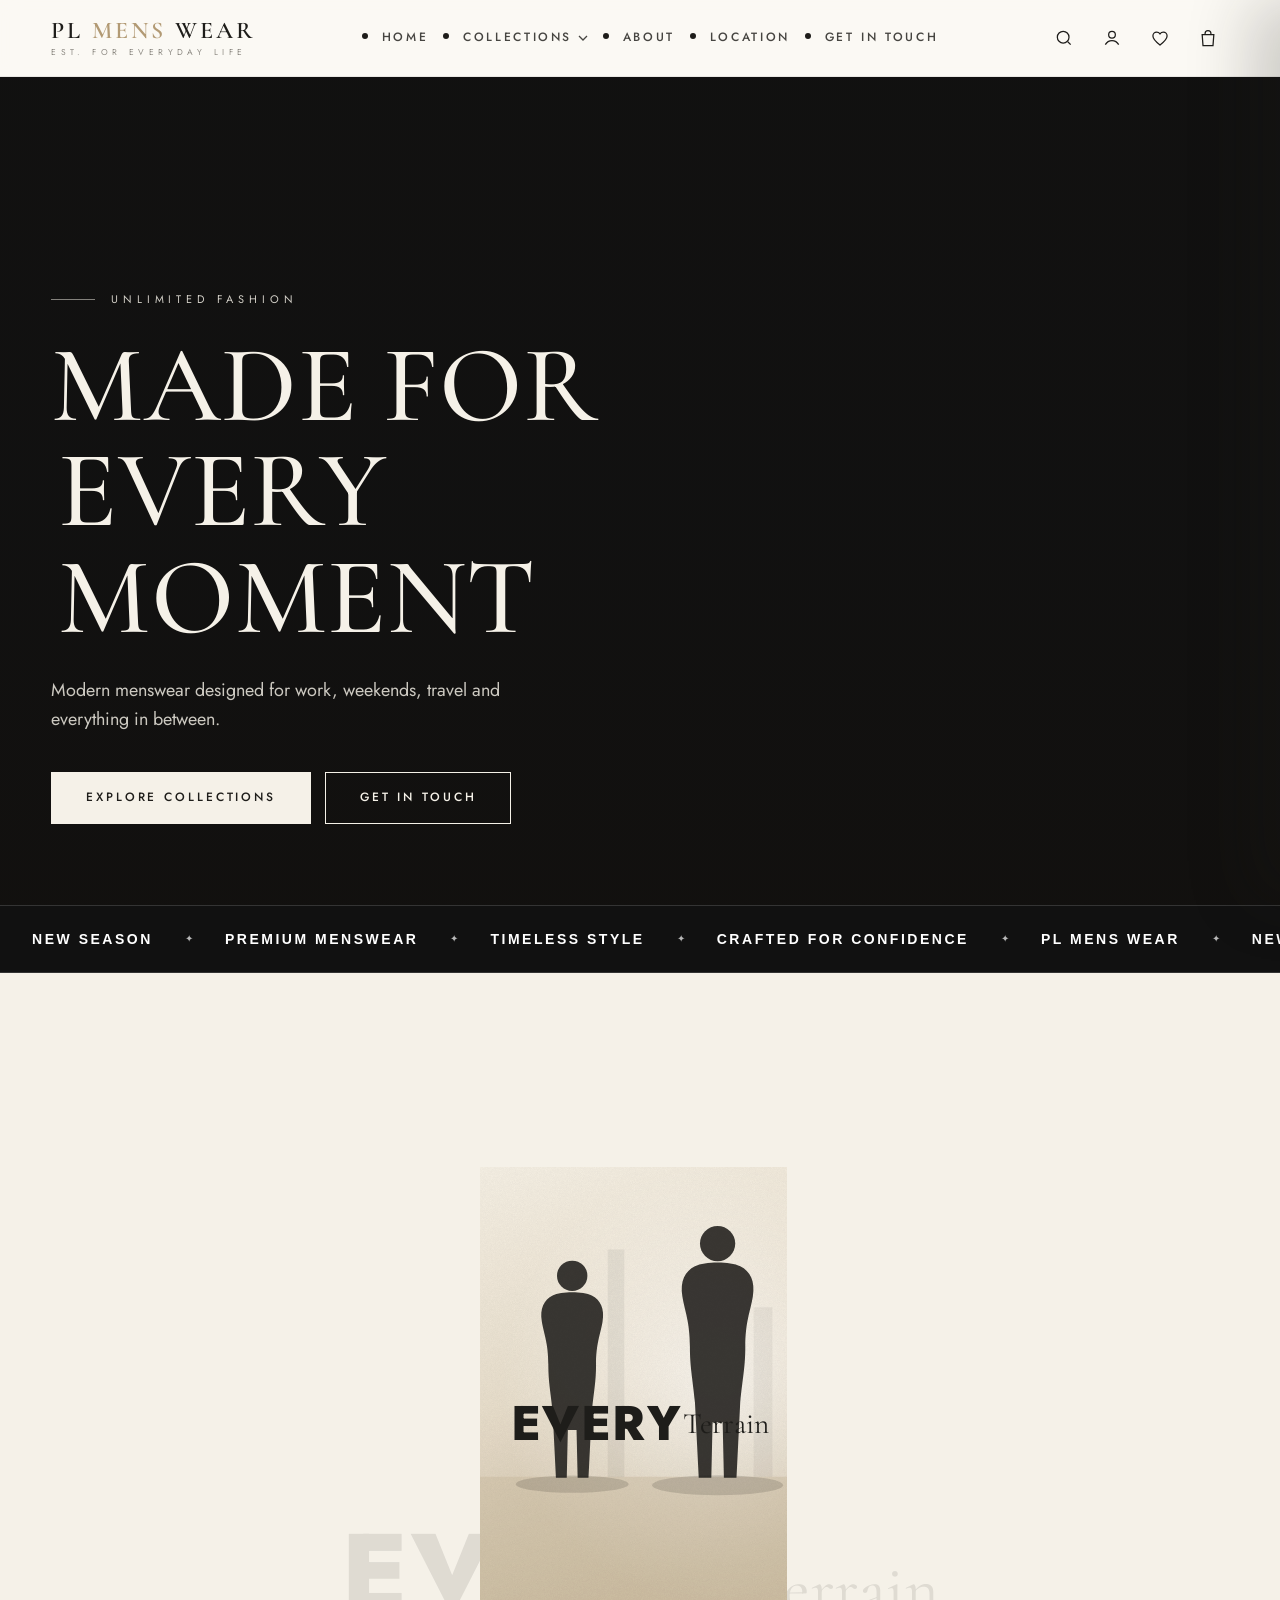
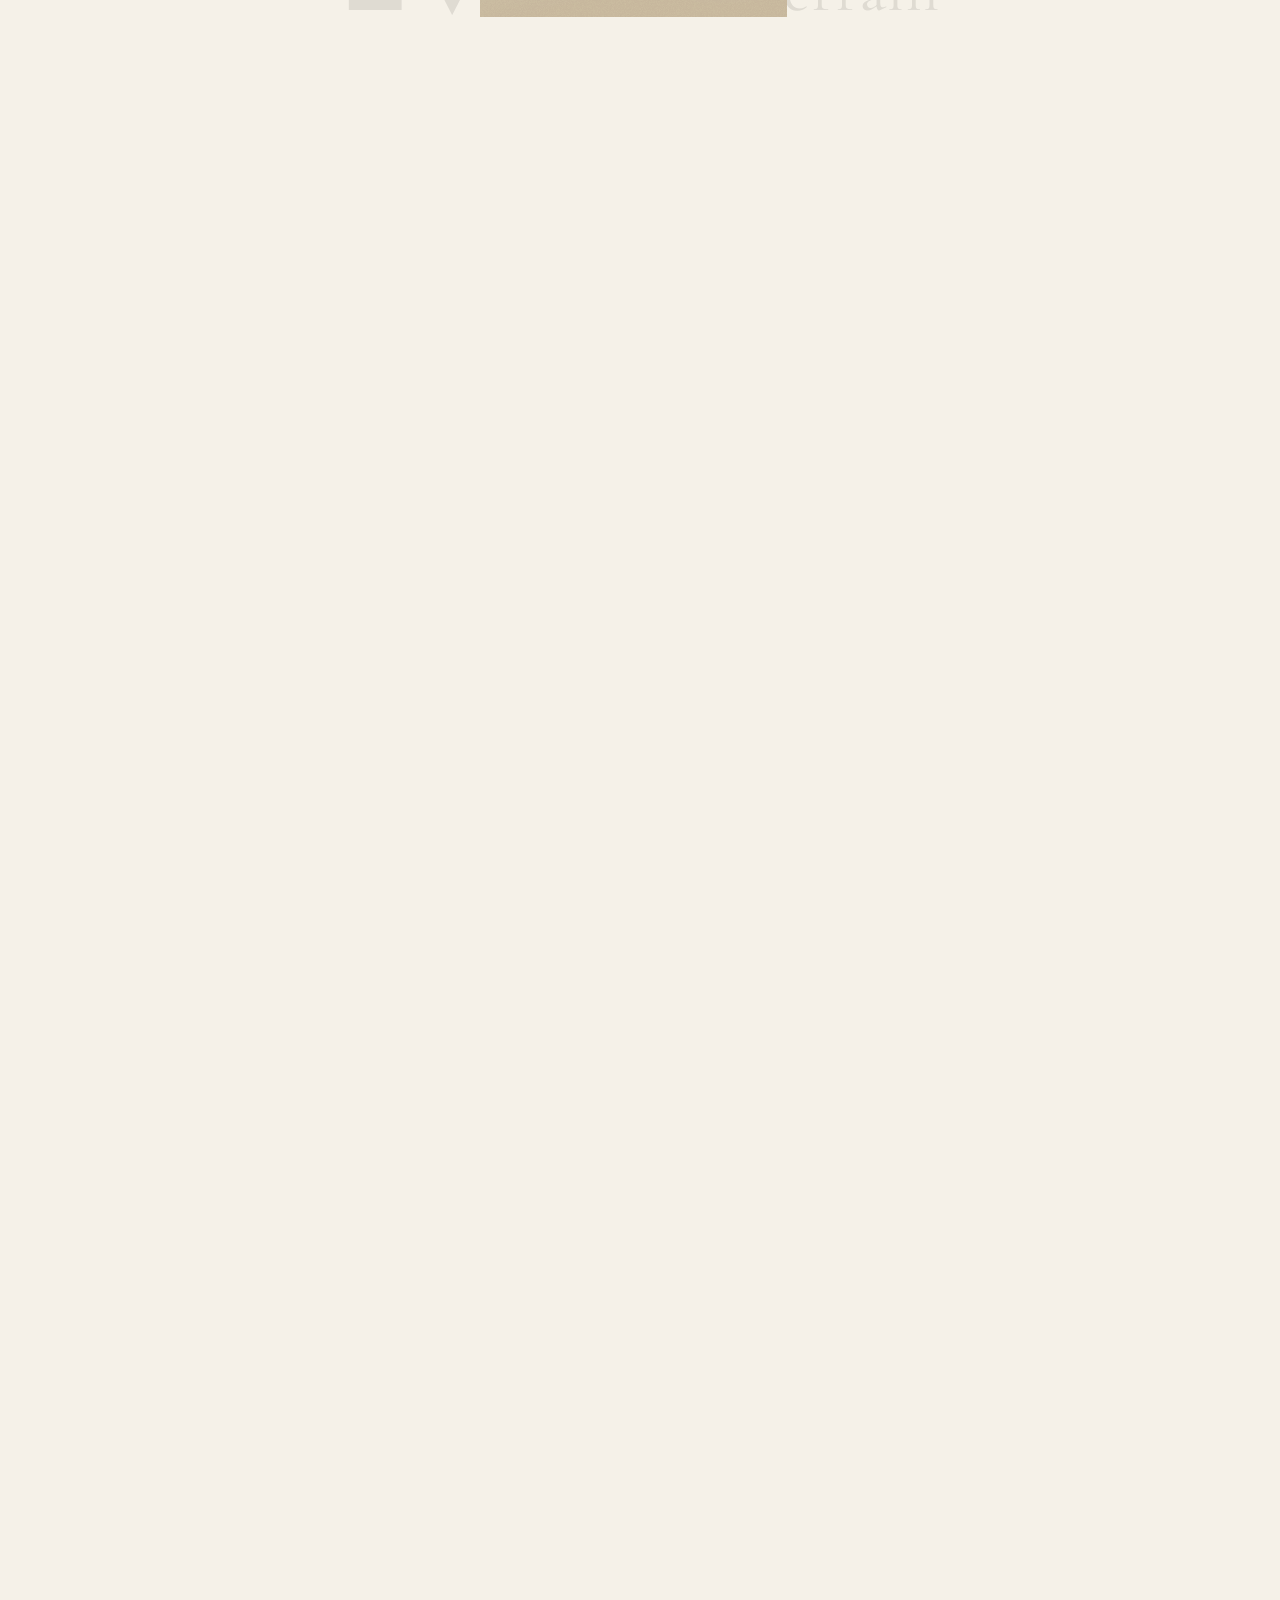
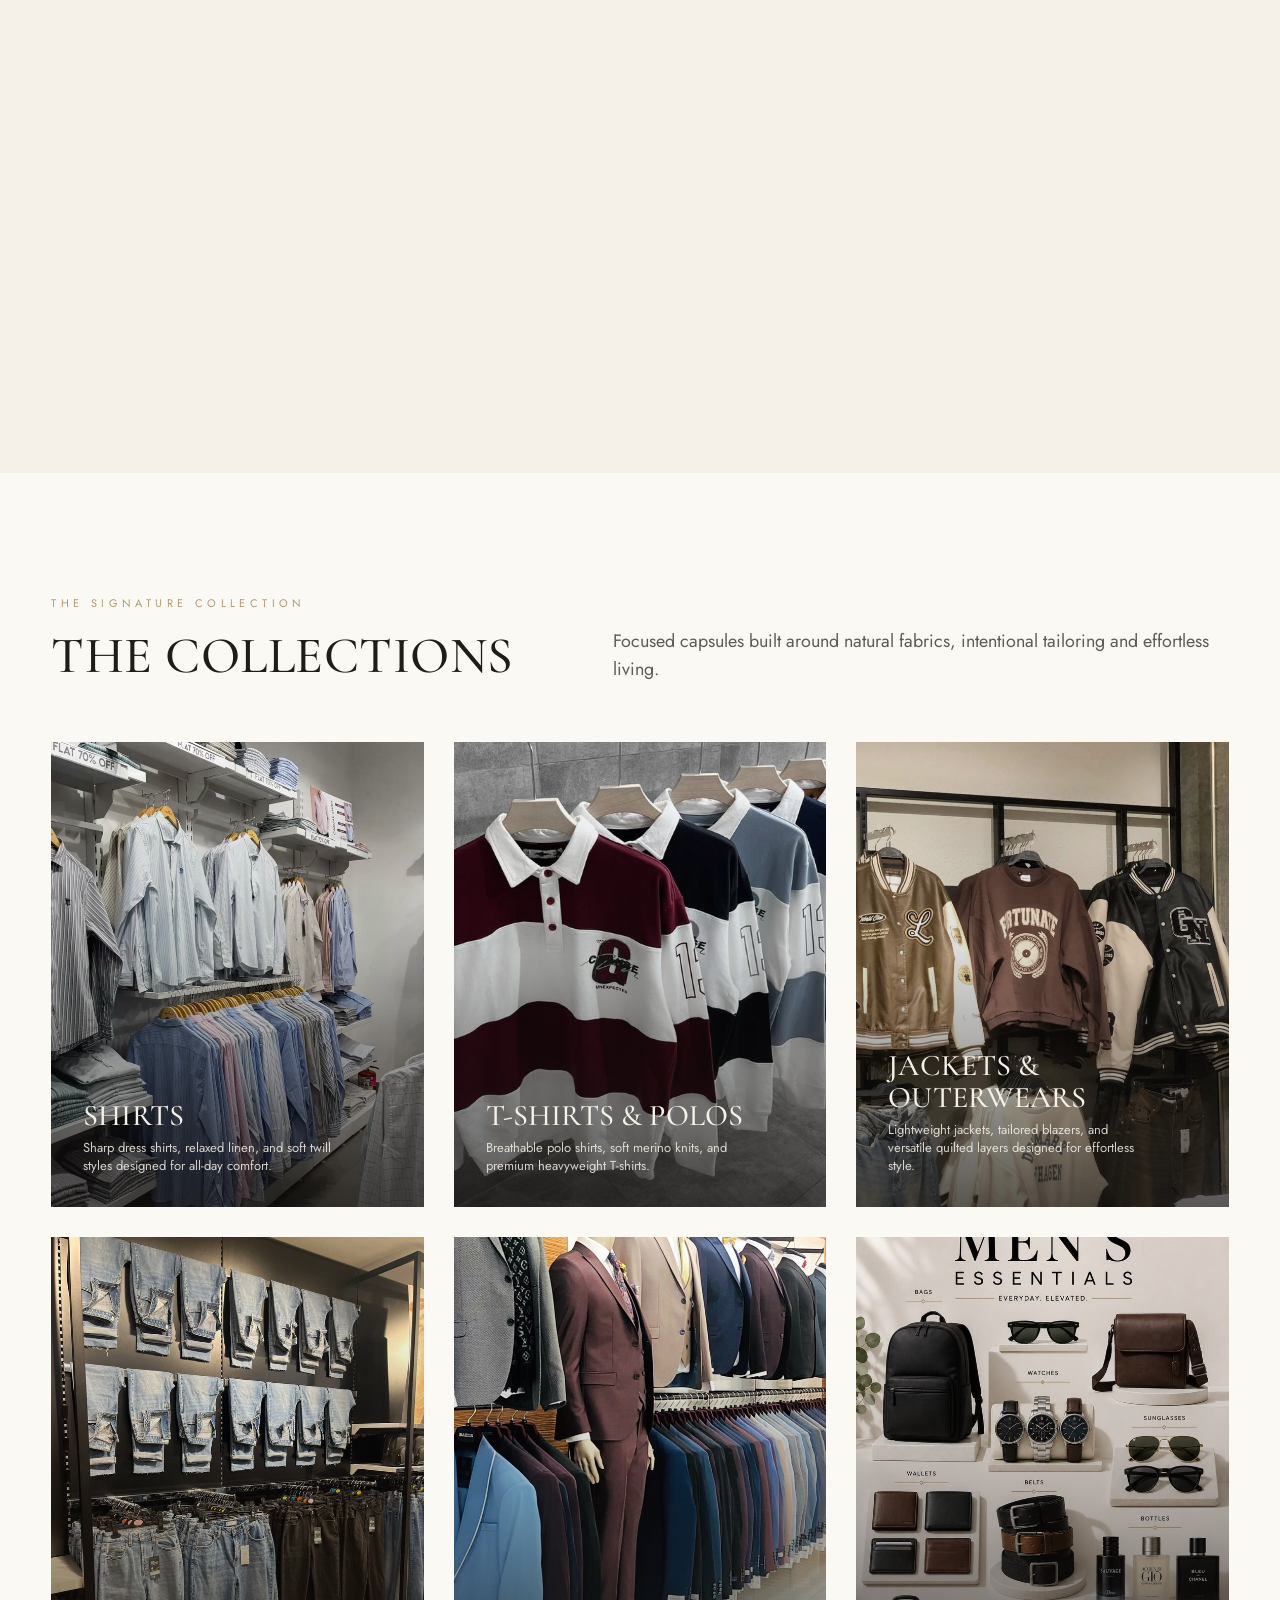
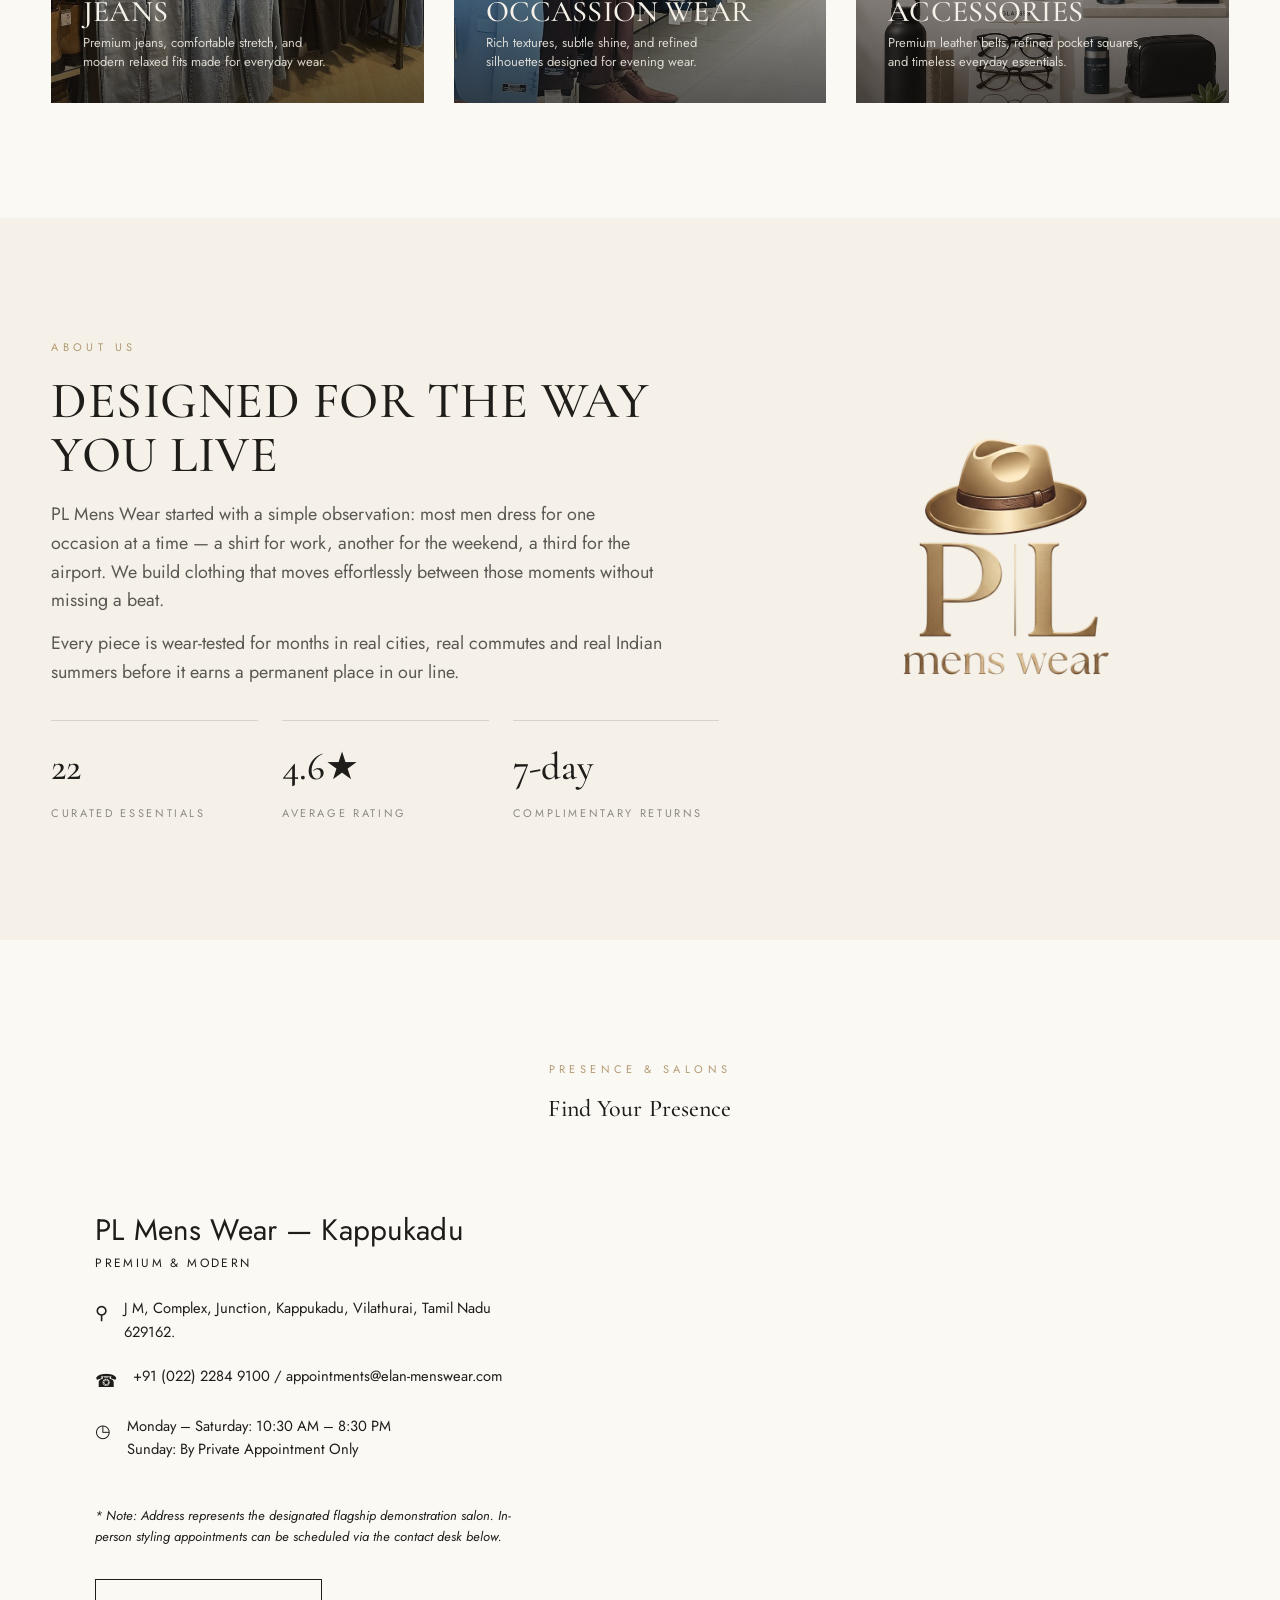
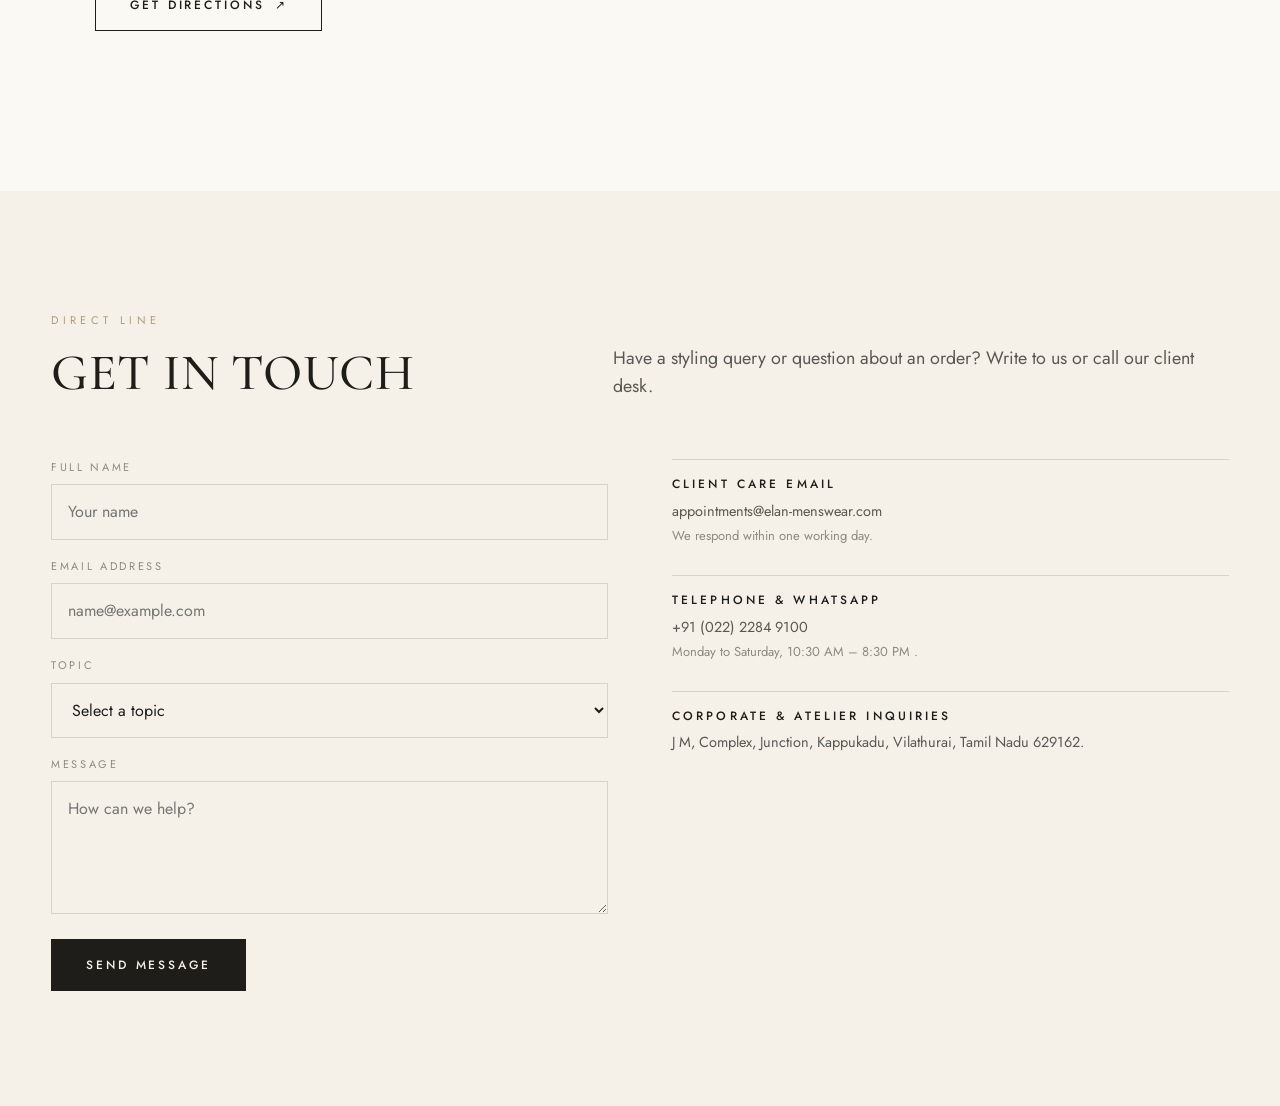
==== index.html @ fa043e4c "Rename "stores" section to "locations" for improved clarity" ====
<!DOCTYPE html>
<html lang="en">
<head>
  <meta charset="UTF-8">
  <meta name="viewport" content="width=device-width, initial-scale=1.0">
  <title>PL Mens Wear — Premium Everyday Menswear</title>
  <meta name="description" content="PL Mens Wear — premium modern menswear for work, weekend, travel and festive moments. Shop shirts, trousers, polos and jackets designed for the way you live.">
  <link rel="canonical" href="https://plmenswear.example.com/">
  <meta property="og:type" content="website">
  <meta property="og:title" content="PL Mens Wear — Premium Everyday Menswear">
  <meta property="og:description" content="Modern menswear designed for work, weekends, travel and everything in between.">
  <meta property="og:image" content="assets/images/hero/hero-main.svg">
  <link rel="preconnect" href="https://fonts.googleapis.com">
  <link rel="preconnect" href="https://fonts.gstatic.com" crossorigin>
  <link href="https://fonts.googleapis.com/css2?family=Cormorant+Garamond:ital,wght@0,400;0,500;0,600;1,400&family=Jost:wght@300;400;500;600&display=swap" rel="stylesheet">
  
  <link rel="stylesheet" href="css/base.css">
  <link rel="stylesheet" href="css/header.css">
  <link rel="stylesheet" href="css/hero.css">
  <link rel="stylesheet" href="css/promo.css">
  <link rel="stylesheet" href="css/terrain.css">
  <link rel="stylesheet" href="css/products.css">
  <link rel="stylesheet" href="css/sections.css">
  <link rel="stylesheet" href="css/responsive.css">
  <link rel="stylesheet" href="css/preloader.css">
  <link rel="stylesheet" href="css/location.css">

  <link rel="icon" href="data:image/svg+xml,%3Csvg xmlns='http://www.w3.org/2000/svg' viewBox='0 0 32 32'%3E%3Crect width='32' height='32' fill='%231E1D1A'/%3E%3Ctext x='16' y='22' font-family='Georgia,serif' font-size='16' fill='%23F5F1E8' text-anchor='middle'%3EPL%3C/text%3E%3C/svg%3E">
  <script type="application/ld+json">
  {
    "@context": "https://schema.org",
    "@type": "ClothingStore",
    "name": "PL Mens Wear",
    "description": "Premium modern menswear for work, weekend, travel and festive moments.",
    "url": "https://plmenswear.example.com/",
    "currenciesAccepted": "INR"
  }
  </script>
  <script>
document.addEventListener("DOMContentLoaded", function () {
    var video = document.querySelector(".hero-video");

    if (!video) {
        return;
    }

    function startVideo() {
        var playPromise = video.play();

        if (playPromise !== undefined) {
            playPromise.catch(function () {
                console.log("Video autoplay was prevented.");
            });
        }
    }

    if (video.readyState >= 3) {
        startVideo();
    } else {
        video.addEventListener("canplay", startVideo, {
            once: true
        });
    }
});
</script>
</head>
<body>
  
<div id="preloader" class="preloader">
  <div class="preloader__content">

    <div class="preloader__logo">
      <span>P</span>
      <span>L</span>
    </div>

    <p class="preloader__tagline">
      The Art of Dressing
    </p>

    <div class="preloader__progress-track">
      <div class="preloader__progress-bar"></div>
    </div>

  </div>
</div>


  <a class="skip-link" href="#main">Skip to content</a>

  <!-- ======= HEADER ======= -->
  <header class="site-header">
    <div class="container header__inner">
      <button class="hamburger icon-btn" aria-label="Open menu" aria-expanded="false" aria-controls="mobile-nav">
        <svg viewBox="0 0 24 24" fill="none" stroke="currentColor" stroke-width="1.5" aria-hidden="true"><path d="M3 6.5h18M3 12h18M3 17.5h18"/></svg>
      </button>
      
      <a class="brand" href="index.html" aria-label="PL Mens Wear — home">
        <span class="brand__name">PL <span class="amp">Mens</span> Wear</span>
        <span class="brand__tag">Est. for everyday life</span>
      </a>

      <nav class="nav-desktop" aria-label="Primary">
        <ul>
          <li><a class="nav-link" href="#home">Home</a></li>
          <li class="has-mega">
            <a class="nav-link" href="#collections" aria-haspopup="true" aria-expanded="false">Collections
              <svg class="caret" width="10" height="6" viewBox="0 0 10 6" fill="none" stroke="currentColor" stroke-width="1.3" aria-hidden="true"><path d="M1 1l4 4 4-4"/></svg>
            </a>
            <div class="mega">
              <div class="mega__inner">
                <div>
                  <h3 class="mega__heading">CLOTHING</h3>
                  <ul class="mega__list">
                    <li><a href="#collections">Shirts</a></li>
                    <li><a href="#collections">T-Shirts &amp; Polos</a></li>
                    <li><a href="#collections">Jackets &amp; Outerwears</a></li>
                    <li><a href="#collections">Jeans</a></li>
                  </ul>
                </div>
                <div>
                  <h3 class="mega__heading">STYLE & ACCESSORIES</h3>
                  <ul class="mega__list">
                    <li><a href="#collections">Occassion wear</a></li>
                    <li><a href="#collections">Accessories</a></li>
                  </ul>
                </div>
                <a class="mega__promo" href="#collections">
                  <!-- <img data-mega-promo-img src="assets/images/collections/collection-premium.svg" alt="The Premium Collection" loading="lazy"> -->
                  <video autoplay muted loop src="/assets/videos/Intro.mp4"></video>
                  <span class="mega__promo-overlay">
                    <!-- <span class="label">The Signature Collection</span> -->
                    <strong>Explore All Collections</strong>
                    <!-- <span class="text-link">Explore <span class="arrow" aria-hidden="true">&rarr;</span></span> -->
                  </span>
                </a>
              </div>
            </div>
          </li>
          <li><a class="nav-link" href="#about">About</a></li>
          <li><a class="nav-link" href="#locations">Location</a></li>
          <li><a class="nav-link" href="#contact">Get in Touch</a></li>
        </ul>
      </nav>

      <div class="header-actions">
        <span class="icon-btn" aria-label="Search" role="img">
          <svg viewBox="0 0 24 24" fill="none" stroke="currentColor" stroke-width="1.5" aria-hidden="true"><circle cx="11" cy="11" r="7"/><path d="M20 20l-3.5-3.5"/></svg>
        </span>
        <span class="icon-btn" aria-label="Account" role="img">
          <svg viewBox="0 0 24 24" fill="none" stroke="currentColor" stroke-width="1.5" aria-hidden="true"><circle cx="12" cy="8" r="4"/><path d="M4 20c1.8-3.4 4.6-5 8-5s6.2 1.6 8 5"/></svg>
        </span>
        <span class="icon-btn" aria-label="Wishlist" role="img">
          <svg viewBox="0 0 24 24" fill="none" stroke="currentColor" stroke-width="1.5" aria-hidden="true"><path d="M12 20.5C7 16.5 3.5 13.3 3.5 9.6 3.5 7 5.5 5 8 5c1.6 0 3.1.8 4 2.1C12.9 5.8 14.4 5 16 5c2.5 0 4.5 2 4.5 4.6 0 3.7-3.5 6.9-8.5 10.9Z"/></svg>
        </span>
        <span class="icon-btn" aria-label="Shopping bag" role="img">
          <svg viewBox="0 0 24 24" fill="none" stroke="currentColor" stroke-width="1.5" aria-hidden="true"><path d="M5 8h14l-1 13H6L5 8Z"/><path d="M8.5 8V6.5a3.5 3.5 0 0 1 7 0V8"/></svg>
        </span>
      </div>
    </div>
  </header>

  <!-- ======= MOBILE NAV ======= -->
  <nav class="mobile-nav" id="mobile-nav" aria-label="Mobile" aria-hidden="true">
    <div class="mobile-nav__head">
      <a class="brand" href="index.html">
        <span class="brand__name">PL <span class="amp">Mens</span> Wear</span>
      </a>
      <button class="icon-btn mobile-nav__close" aria-label="Close menu">
        <svg viewBox="0 0 24 24" fill="none" stroke="currentColor" stroke-width="1.5" aria-hidden="true"><path d="M5 5l14 14M19 5L5 19"/></svg>
      </button>
    </div>
    <ul class="mobile-nav__list">
      <li><a class="mobile-nav__link" href="#home">Home <span class="arrow" aria-hidden="true">&rarr;</span></a></li>
      <li>
        <button class="mobile-nav__accordion" aria-expanded="false">Collections
          <svg width="14" height="14" viewBox="0 0 24 24" fill="none" stroke="currentColor" stroke-width="1.5" aria-hidden="true"><path d="M5 9l7 7 7-7"/></svg>
        </button>
        <div class="mobile-nav__sub">
          <a href="#collections">Shirts</a>
          <a href="#collections">T-Shirts &amp; Polos</a>
          <a href="#collections">Jackets &amp; Outerwears</a>
          <a href="#collections">Jeans</a>
          <a href="#collections">Occassion wear</a>
          <a href="#collections">Accessories</a>
        </div>
      </li>
      <li><a class="mobile-nav__link" href="#about">About <span class="arrow" aria-hidden="true">&rarr;</span></a></li>
      <li><a class="mobile-nav__link" href="#locations">Location <span class="arrow" aria-hidden="true">&rarr;</span></a></li>
      <li><a class="mobile-nav__link" href="#contact">Get in Touch <span class="arrow" aria-hidden="true">&rarr;</span></a></li>
    </ul>
    <div class="mobile-nav__foot">
      <p class="label">Free shipping above ₹1999</p>
      <ul>
        <li><a href="#contact">Track order</a></li>
        <li><a href="#contact">Help &amp; FAQs</a></li>
      </ul>
    </div>
  </nav>
  <div class="scrim"></div>

  <main id="main">
    <!-- ======= HOME (HERO) ======= -->
    <section class="hero" id="home" aria-label="The new season">
      <!-- <div class="hero__media">
        <video autoplay muted loop playsinline fetchpriority="high" width="1920" height="1080" src="/assets/videos/output.mp4"></video>
        <img src="assets/images/hero/hero-main.jpg" alt="Model in an architectural setting wearing the new season collection" fetchpriority="high" width="1920" height="1080">
      </div> -->

  <div class="hero__media">
    <video
        class="hero-video"
        autoplay
        muted
        loop
        playsinline
        preload="auto"
        poster="./assets/images/hero/hero-poster.jpg">
        <source src="./assets/videos/Hero_section.mp4" type="video/mp4">
    </video>
  </div>

      <div class="hero__scrim"></div>
      <div class="hero__content">
        <div class="hero__inner">
          <p class="hero__eyebrow">Unlimited fashion</p>
          <h1 class="hero__title1">Made for</h1>     
          <h1 class="hero__title2">every</h1>     
          <h1 class="hero__title3">moment</h1>     
          <p class="hero__desc">Modern menswear designed for work, weekends, travel and everything in between.</p>
          <div class="hero__actions">
            <a class="btn btn--solid-light" href="#collections">Explore collections</a>
            <a class="btn btn--light" href="#contact">Get in touch</a>
          </div>
        </div>
      </div>
    </section>

   <!-- ========= Promo ============ -->

    <section class="promo-marquee">
    <div class="promo-marquee__track">
        <div class="promo-marquee__content">
            <span>NEW SEASON</span>
            <i>✦</i>
            <span>PREMIUM MENSWEAR</span>
            <i>✦</i>
            <span>TIMELESS STYLE</span>
            <i>✦</i>
            <span>CRAFTED FOR CONFIDENCE</span>
            <i>✦</i>
            <span>PL MENS WEAR</span>
            <i>✦</i>
        </div>

        <!-- Duplicate for seamless infinite loop -->
        <div class="promo-marquee__content" aria-hidden="true">
            <span>NEW SEASON</span>
            <i>✦</i>
            <span>PREMIUM MENSWEAR</span>
            <i>✦</i>
            <span>TIMELESS STYLE</span>
            <i>✦</i>
            <span>CRAFTED FOR CONFIDENCE</span>
            <i>✦</i>
            <span>PL MENS WEAR</span>
            <i>✦</i>
        </div>
    </div>
</section>

    <!-- ======= EVERY TERRAIN (sticky editorial occasion selector) ======= -->
    <div class="terrain-section" data-terrain-sticky>
      <plmw-terrain
        class="terrain"
        data-enable-animation="true"
        data-sticky-section="true"
        style="--terrain-scroll-height: 300svh; --terrain-main-image-position: 50% 16%;"
        aria-label="Shop every terrain">
        <div class="terrain__pin" data-terrain-pin>

          <h2 class="terrain__mobile-heading">
            <span>( Terrains )</span>
            Every <em>Terrain</em>
          </h2>

          <h2 class="terrain__ruler" aria-hidden="true" data-terrain-ruler>
            <span data-terrain-ruler-first>EVERY</span>
            <i data-terrain-ruler-second>Terrain</i>
          </h2>

          <div class="terrain__final">
            <nav class="terrain__rail" aria-label="Terrain collections" inert aria-hidden="true">

              <a class="terrain__card" href="#collections" aria-label="Work" data-terrain-card style="--terrain-image-position: 50% 16%;">
                <span class="terrain__label">
                  <b>Work</b>
                  <i>For the nine-to-nine</i>
                </span>
                <span class="terrain__media">
                  <img src="assets/images/terrain/terrain-work.svg" alt="Work" width="1200" height="1200" loading="lazy" class="terrain__image">
                </span>
              </a>

              <a class="terrain__card" href="#collections" aria-label="Festive" data-terrain-card style="--terrain-image-position: 50% 24%;">
                <span class="terrain__label">
                  <b>Festive</b>
                  <i>For the long evenings</i>
                </span>
                <span class="terrain__media">
                  <img src="assets/images/terrain/terrain-festive.svg" alt="Festive" width="1200" height="1200" loading="lazy" class="terrain__image">
                </span>
              </a>

              <a class="terrain__card" href="#collections" aria-label="Weekend" data-terrain-card style="--terrain-image-position: 50% 30%;">
                <span class="terrain__label">
                  <b>Weekend</b>
                  <i>Off-duty, still sharp</i>
                </span>
                <span class="terrain__media">
                  <img src="assets/images/terrain/terrain-weekend.svg" alt="Weekend" width="1200" height="1200" loading="lazy" class="terrain__image">
                </span>
              </a>

              <a class="terrain__card" href="#collections" aria-label="Travel" data-terrain-card style="--terrain-image-position: 50% 16%;">
                <span class="terrain__label">
                  <b>Travel</b>
                  <i>Packs light, lands crisp</i>
                </span>
                <span class="terrain__media">
                  <img src="assets/images/terrain/terrain-travel.svg" alt="Travel" width="1200" height="1200" loading="lazy" class="terrain__image">
                </span>
              </a>

              <a class="terrain__card" href="#collections" aria-label="Evening" data-terrain-card style="--terrain-image-position: 50% 16%;">
                <span class="terrain__label">
                  <b>Evening</b>
                  <i>After-hours polish</i>
                </span>
                <span class="terrain__media">
                  <img src="assets/images/terrain/terrain-evening.svg" alt="Evening" width="1200" height="1200" loading="lazy" class="terrain__image">
                </span>
              </a>

            </nav>
          </div>

          <div class="terrain__intro" aria-hidden="true" data-terrain-intro>
            <span class="terrain__intro-first" data-terrain-first>EVERY</span>
            <span class="terrain__intro-media" data-terrain-intro-media></span>
            <span class="terrain__intro-second" data-terrain-second>Terrain</span>
          </div>

        </div>
      </plmw-terrain>
    </div>

    <!-- ======= COLLECTIONS ======= -->
    <section class="section" id="collections" aria-labelledby="collections-title">
      <div class="container">
        <div class="section-head">
          <div>
            <span class="eyebrow">The Signature Collection</span>
            <h2 class="h-section" id="collections-title">The Collections</h2>
          </div>
          <p class="lead">Focused capsules built around natural fabrics, intentional tailoring and effortless living.</p>
        </div>
        <div class="collections-grid">
          <a class="coll-card reveal reveal--img" href="#collections">
            <img src="assets/images/collections/Shirts.jpg" alt="Shirts — tailored, relaxed and linen shirts" loading="lazy" width="1600" height="1100">
            <div class="coll-card__overlay">
              <!-- <span class="label">01 — Wardrobe</span> -->
              <h3 class="coll-card__name">Shirts</h3>
              <p class="coll-card__desc">Sharp dress shirts, relaxed linen, and soft twill styles designed for all-day comfort.</p>
              <!-- <span class="text-link">Explore edit <span class="arrow" aria-hidden="true">&rarr;</span></span> -->
            </div>
          </a>
          <a class="coll-card reveal reveal--img reveal-delay-1" href="#collections">
            <img src="assets/images/collections/T-shirt & Polo.jpg" alt="T-Shirts &amp; Polos — fine knitwear and cotton tees" loading="lazy" width="1600" height="1100">
            <div class="coll-card__overlay">
              <!-- <span class="label">02 — Casuals</span> -->
              <h3 class="coll-card__name">T-Shirts &amp; Polos</h3>
              <p class="coll-card__desc">Breathable polo shirts, soft merino knits, and premium heavyweight T-shirts.</p>
              <!-- <span class="text-link">Explore edit <span class="arrow" aria-hidden="true">&rarr;</span></span> -->
            </div>
          </a>
          <a class="coll-card reveal reveal--img reveal-delay-2" href="#collections">
            <img src="assets/images/collections/Jackets.jpg" alt="Jackets &amp; Outerwears — blazers, blousons and overshirts" loading="lazy" width="1200" height="1500">
            <div class="coll-card__overlay">
              <!-- <span class="label">03 — Layering</span> -->
              <h3 class="coll-card__name">Jackets &amp; Outerwears</h3>
              <p class="coll-card__desc">Lightweight jackets, tailored blazers, and versatile quilted layers designed for effortless style.</p>
              <!-- <span class="text-link">Explore edit <span class="arrow" aria-hidden="true">&rarr;</span></span> -->
            </div>
          </a>
          <a class="coll-card reveal reveal--img" href="#collections">
            <img src="assets/images/collections/Jeans.jpg" alt="Jeans — straight, slim and relaxed fits" loading="lazy" width="1600" height="1100">
            <div class="coll-card__overlay">
              <!-- <span class="label">04 — Essentials</span> -->
              <h3 class="coll-card__name">Jeans</h3>
              <p class="coll-card__desc">Premium jeans, comfortable stretch, and modern relaxed fits made for everyday wear.</p>
              <!-- <span class="text-link">Explore edit <span class="arrow" aria-hidden="true">&rarr;</span></span> -->
            </div>
          </a>
          <a class="coll-card reveal reveal--img reveal-delay-1" href="#collections">
            <img src="assets/images/collections/Occassional-wear.jpg" alt="Occassion wear — celebratory textures and tailored fits" loading="lazy" width="1200" height="1500">
            <div class="coll-card__overlay">
              <!-- <span class="label">05 — Celebration</span> -->
              <h3 class="coll-card__name">Occassion wear</h3>
              <p class="coll-card__desc">Rich textures, subtle shine, and refined silhouettes designed for evening wear.</p>
              <!-- <span class="text-link">Explore edit <span class="arrow" aria-hidden="true">&rarr;</span></span> -->
            </div>
          </a>
          <a class="coll-card reveal reveal--img reveal-delay-2" href="#collections">
            <img src="assets/images/collections/Accessories.jpg" alt="Accessories — leather goods, belts and essentials" loading="lazy" width="1200" height="1500">
            <div class="coll-card__overlay">
              <!-- <span class="label">06 — Finishing</span> -->
              <h3 class="coll-card__name">Accessories</h3>
              <p class="coll-card__desc">Premium leather belts, refined pocket squares, and timeless everyday essentials.</p>
              <!-- <span class="text-link">Explore edit <span class="arrow" aria-hidden="true">&rarr;</span></span> -->
            </div>
          </a>
        </div>
      </div>
    </section>

    <!-- ======= ABOUT ======= -->
    <section class="section section--tint" id="about" aria-labelledby="about-title">
      <div class="container">
        <div class="about-grid">
          <div class="about-grid__body">
            <span class="eyebrow">About US</span>
            <h2 class="h-section" id="about-title">Designed for the way you live</h2>
            <p class="lead">PL Mens Wear started with a simple observation: most men dress for one occasion at a time — a shirt for work, another for the weekend, a third for the airport. We build clothing that moves effortlessly between those moments without missing a beat.</p>
            <p class="lead" style="margin-top:14px">Every piece is wear-tested for months in real cities, real commutes and real Indian summers before it earns a permanent place in our line.</p>
            <div class="stats-row">
              <div class="stat reveal">
                <strong>22</strong>
                <span>Curated essentials</span>
              </div>
              <div class="stat reveal reveal-delay-1">
                <strong>4.6★</strong>
                <span>Average rating</span>
              </div>
              <div class="stat reveal reveal-delay-2">
                <strong>7-day</strong>
                <span>Complimentary returns</span>
              </div>
            </div>
          </div>
          <div class="about-grid__media reveal reveal--img">
            <img src="assets/images/lifestyle/about-hero(1).png" alt="PL Mens Wear craftsmanship and atelier styling" loading="lazy" width="1200" height="900">
          </div>
        </div>
      </div>
    </section>

    <!-- ======= LOCATIONS ======= -->
   <section id="locations" class="section" aria-labelledby="stores-title">
      <div class="container">
        <header class="section-header">
          <span class="eyebrow">Presence &amp; Salons</span>
          <h2 id="stores-title" class="section-heading">Find Your Presence</h2>
          <div class="gold-divider gold-divider--center"></div>
          <!-- <p class="section-subtext">Experience the drape, texture, and tailored service in person at our flagship locations.</p> -->
        </header>

        <div class="locations-container">
          <!-- Left Details Panel -->
          <div class="locations-details reveal-left">
            <!-- <div class="store-tabs" role="tablist" aria-label="Select store city">
              <button class="store-tab-btn active" data-store="mumbai" role="tab" aria-selected="true">Mumbai Flagship</button>
            </div> -->

            <!-- Store 1: Mumbai -->
            <article id="store-mumbai" class="store-info-card active" role="tabpanel">
              <h3 class="store-info-card__name">PL Mens Wear — Kappukadu</h3>
              <p class="store-info-card__type">Premium &amp; Modern</p>
              
              <div class="store-detail-row">
                <span class="store-detail-icon" aria-hidden="true">&#9906;</span>
                <p>J M, Complex, Junction, Kappukadu, Vilathurai, Tamil Nadu 629162.</p>
              </div>
              <div class="store-detail-row">
                <span class="store-detail-icon" aria-hidden="true">&#9742;</span>
                <p>+91 (022) 2284 9100 / appointments@elan-menswear.com</p>
              </div>
              <div class="store-detail-row">
                <span class="store-detail-icon" aria-hidden="true">&#9719;</span>
                <p>Monday – Saturday: 10:30 AM – 8:30 PM<br>Sunday: By Private Appointment Only</p>
              </div>

              <p class="store-note">
                * Note: Address represents the designated flagship demonstration salon. In-person styling appointments can be scheduled via the contact desk below.
              </p>

              <div style="margin-top: 2rem;">
                <a href="https://www.google.com/maps/place/Pl+menswear/@8.2973732,77.2013784,17z/data=!4m6!3m5!1s0x3b0455005c1b25c1:0xc3430d7d9d1d3e0b!8m2!3d8.2976545!4d77.2020677!16s%2Fg%2F11mybz4bks?entry=ttu&g_ep=EgoyMDI2MDkzMC4wIKXMDSoASAFQAw%3D%3D" target="_blank" rel="noopener noreferrer" class="btn btn-secondary">
                  <span>Get Directions</span>
                  <span class="btn-arrow" aria-hidden="true">&#8599;</span>
                </a>
              </div>
            </article>
            
          </div>

          <!-- Right Map Iframe -->
          <div class="map-wrapper reveal-right">
            <iframe 
              class="map-iframe"
              src="https://www.google.com/maps/embed?pb=!1m14!1m8!1m3!1d3948.0545229417135!2d77.2013784!3d8.2973732!3m2!1i1024!2i768!4f13.1!3m3!1m2!1s0x3b0455005c1b25c1%3A0xc3430d7d9d1d3e0b!2sPl%20menswear!5e0!3m2!1sen!2sin!4v1791135608096!5m2!1sen!2sin" 
              loading="lazy" 
              referrerpolicy="no-referrer-when-downgrade" 
              title="ÉLAN Store Location Map"
              allowfullscreen>
            </iframe>
            <!-- <div class="map-badge">Curated Atelier Coordinates</div> -->
          </div>
        </div>
      </div>
    </section>
    
    <!-- ======= GET IN TOUCH ======= -->

    <section class="section section--tint" id="contact" aria-labelledby="touch-title">
      <div class="container">
        <div class="section-head">
          <div>
            <span class="eyebrow">Direct Line</span>
            <h2 class="h-section" id="touch-title">Get in Touch</h2>
          </div>
          <p class="lead">Have a styling query or question about an order? Write to us or call our client desk.</p>
        </div>
        <div class="contact-grid">
          <div>
            <form class="contact-form" novalidate>
              <div class="form-field">
                <label for="home-cf-name">Full name</label>
                <input id="home-cf-name" name="name" type="text" required autocomplete="name" placeholder="Your name">
                <p class="error-msg">Please enter your name.</p>
              </div>
              <div class="form-field">
                <label for="home-cf-email">Email address</label>
                <input id="home-cf-email" name="email" type="email" required autocomplete="email" placeholder="name@example.com">
                <p class="error-msg">Please enter a valid email address.</p>
              </div>
              <div class="form-field">
                <label for="home-cf-topic">Topic</label>
                <select id="home-cf-topic" name="topic" required>
                  <option value="">Select a topic</option>
                  <option>Store visit &amp; appointment</option>
                  <option>Order &amp; delivery assistance</option>
                  <option>Styling &amp; fit advice</option>
                  <option>General inquiry</option>
                </select>
                <p class="error-msg">Please select a topic.</p>
              </div>
              <div class="form-field">
                <label for="home-cf-msg">Message</label>
                <textarea id="home-cf-msg" name="message" rows="4" required placeholder="How can we help?"></textarea>
                <p class="error-msg">Please write your message.</p>
              </div>
              <div style="display:flex;align-items:center;gap:18px;flex-wrap:wrap">
                <button class="btn btn--solid" type="submit">Send message</button>
                <p class="form-success small muted" role="status" aria-live="polite"></p>
              </div>
            </form>
          </div>
          <aside class="contact-aside">
            <div class="contact-block">
              <h3>Client Care Email</h3>
              <p><a href="mailto:appointments@elan-menswear.com">appointments@elan-menswear.com</a></p>
              <p style="margin-top:4px;font-size:13px;color:var(--stone)">We respond within one working day.</p>
            </div>
            <div class="contact-block">
              <h3>Telephone &amp; WhatsApp</h3>
              <p><a href="tel:+9102222849100">+91 (022) 2284 9100</a></p>
              <p style="margin-top:4px;font-size:13px;color:var(--stone)">Monday to Saturday, 10:30 AM – 8:30 PM .</p>
            </div>
            <div class="contact-block">
              <h3>Corporate &amp; Atelier Inquiries</h3>
              <p>J M, Complex, Junction, Kappukadu, Vilathurai, Tamil Nadu 629162.</p>
              <!-- <p style="margin-top:10px"><a class="text-link" href="#contact">View FAQs &amp; Help Desk <span class="arrow" aria-hidden="true">&rarr;</span></a></p> -->
            </div>
          </aside>
        </div>
      </div>
    </section>
    
    
  </main>

  <!-- ======= SCRIPTS ======= -->
  <script src="js/utils.js" defer></script>
  <script src="js/data.js" defer></script>
  <script src="js/navigation.js" defer></script>
  <script src="js/terrain.js" defer></script>
  <script src="js/wishlist.js" defer></script>
  <script src="js/cart.js" defer></script>
  <script src="js/search.js" defer></script>
  <script src="js/products.js" defer></script>
  <script src="js/main.js" defer></script>
  <script src="js/preloader.js" defer></script>
  <script src="js/location.js" defer></script>


</body>
</html>


<!-- <a href="">ol</a> -->
---- css/base.css ----
/* ==========================================================================
   PL MENS WEAR — BASE
   Design tokens, reset, typography, shared primitives
   ========================================================================== */

:root {
  /* Colour system — neutral & sophisticated */
  --ivory: #F5F1E8;
  --ivory-soft: #EFE9DC;
  --beige: #E6DCC9;
  --sand: #CBB391;
  --sand-deep: #B29A74;
  --stone: #8D8A83;
  --stone-light: #B5B1A8;
  --charcoal: #33342F;
  --charcoal-deep: #262622;
  --ink: #1E1D1A;
  --brown: #4A3A2E;
  --olive: #6B6F4E;
  --navy: #39485E;
  --terracotta: #B0653F;
  --burgundy: #5C2530;
  --paper: #FBF9F4;

  --accent: var(--olive);
  --accent-ink: #F5F1E8;

  /* Type */
  --serif: "Cormorant Garamond", "Playfair Display", Georgia, serif;
  --sans: "Jost", "Helvetica Neue", Arial, sans-serif;

  /* Layout */
  --container: 1360px;
  --gutter: clamp(20px, 4vw, 56px);
  --section-y: clamp(64px, 9vw, 128px);

  /* Lines & shadows (used sparingly) */
  --line: rgba(30, 29, 26, 0.14);
  --line-soft: rgba(30, 29, 26, 0.08);
  --shadow-soft: 0 18px 50px rgba(30, 29, 26, 0.12);
  --shadow-lift: 0 10px 30px rgba(30, 29, 26, 0.14);

  /* Motion */
  --ease: cubic-bezier(0.22, 0.61, 0.36, 1);
  --ease-out: cubic-bezier(0.16, 1, 0.3, 1);
  --dur: 0.45s;
}

/* ---------- Reset ---------- */
*, *::before, *::after { box-sizing: border-box; }
* { margin: 0; }
html { scroll-behavior: smooth; scroll-padding-top: 80px; -webkit-text-size-adjust: 100%; }
body {
  font-family: var(--sans);
  font-size: 16px;
  line-height: 1.6;
  color: var(--ink);
  background: var(--paper);
  min-height: 100vh;
  overflow-x: hidden;
}
img, svg, video { display: block; max-width: 100%; height: auto; }
button { font: inherit; color: inherit; background: none; border: 0; cursor: pointer; }
a { color: inherit; text-decoration: none; }
ul[class], ol[class] { list-style: none; padding: 0; }
input, select, textarea { font: inherit; color: inherit; }
strong { font-weight: 600; }

/* ---------- Accessibility ---------- */
:focus-visible { outline: 2px solid var(--charcoal); outline-offset: 3px; }
.dark-section :focus-visible { outline-color: var(--ivory); }
.skip-link {
  position: absolute; left: 16px; top: -60px; z-index: 300;
  background: var(--ink); color: var(--ivory); padding: 10px 18px;
  font-size: 13px; letter-spacing: 0.08em; transition: top 0.25s var(--ease);
}
.skip-link:focus { top: 12px; }
.visually-hidden {
  position: absolute !important; width: 1px; height: 1px; margin: -1px;
  padding: 0; overflow: hidden; clip: rect(0 0 0 0); white-space: nowrap; border: 0;
}
@media (prefers-reduced-motion: reduce) {
  html { scroll-behavior: auto; }
  *, *::before, *::after { animation-duration: 0.01ms !important; animation-iteration-count: 1 !important; transition-duration: 0.01ms !important; }
}

/* ---------- Typography ---------- */
h1, h2, h3 { font-family: var(--serif); font-weight: 500; line-height: 1.08; letter-spacing: 0.005em; }
.display {
  font-family: var(--serif);
  font-weight: 500;
  font-size: clamp(44px, 7vw, 96px);
  line-height: 1.02;
  text-transform: uppercase;
}
.h-section {
  font-family: var(--serif);
  font-size: clamp(30px, 4vw, 52px);
  line-height: 1.05;
  text-transform: uppercase;
  letter-spacing: 0.01em;
}
.h-sub { font-size: clamp(20px, 2.4vw, 30px); line-height: 1.2; }
.label {
  font-size: 11px; font-weight: 500; letter-spacing: 0.32em; text-transform: uppercase; color: var(--stone);
}
.eyebrow {
  display: inline-block; font-size: 11px; letter-spacing: 0.4em; text-transform: uppercase;
  color: var(--sand-deep); margin-bottom: 18px;
}
.lead { font-size: clamp(15px, 1.4vw, 18px); color: rgba(30,29,26,0.72); max-width: 56ch; }
.muted { color: rgba(30, 29, 26, 0.6); }
.small { font-size: 13px; }

/* ---------- Layout primitives ---------- */
.container { max-width: var(--container); margin-inline: auto; padding-inline: var(--gutter); }
.section { padding-block: var(--section-y); }
.section-head { display: flex; flex-wrap: wrap; align-items: flex-end; justify-content: space-between; gap: 20px; margin-bottom: clamp(32px, 4.5vw, 64px); }
.section-head .lead { margin-top: 10px; }
.section-head-tight { margin-bottom: 32px; }
.section--tint { background: var(--ivory); }
.section--dark { background: var(--charcoal-deep); color: var(--ivory); }
.section--dark .label, .section--dark .muted { color: rgba(245,241,232,0.64); }
.dark-section { background: var(--ink); color: var(--ivory); }

/* ---------- Buttons & links ---------- */
.btn {
  display: inline-flex; align-items: center; justify-content: center; gap: 10px;
  min-height: 52px; padding: 14px 34px;
  font-size: 12px; font-weight: 500; letter-spacing: 0.24em; text-transform: uppercase;
  border: 1px solid var(--ink); color: var(--ink); background: transparent;
  transition: background var(--dur) var(--ease), color var(--dur) var(--ease), border-color var(--dur) var(--ease), transform var(--dur) var(--ease);
}
.btn:hover { background: var(--ink); color: var(--ivory); }
.btn--solid { background: var(--ink); color: var(--ivory); }
.btn--solid:hover { background: var(--charcoal-deep); border-color: var(--charcoal-deep); }
.btn--light { border-color: var(--ivory); color: var(--ivory); }
.btn--light:hover { background: var(--ivory); color: var(--ink); }
.btn--solid-light { background: var(--ivory); border-color: var(--ivory); color: var(--ink); }
.btn--solid-light:hover { background: transparent; color: var(--ivory); }
.btn--block { width: 100%; }
.btn[disabled] { opacity: 0.5; cursor: not-allowed; }

.text-link {
  display: inline-flex; align-items: center; gap: 10px;
  font-size: 12px; letter-spacing: 0.26em; text-transform: uppercase; font-weight: 500;
  padding-bottom: 6px; position: relative;
}
.text-link::after {
  content: ""; position: absolute; left: 0; bottom: 0; height: 1px; width: 100%;
  background: currentColor; transform-origin: left; transition: transform var(--dur) var(--ease);
}
.text-link:hover::after { transform: scaleX(0.35); }
.text-link .arrow { transition: transform var(--dur) var(--ease); }
.text-link:hover .arrow { transform: translateX(6px); }

/* ---------- Reveal-on-scroll ---------- */
.reveal { opacity: 0; transform: translateY(28px); transition: opacity 0.8s var(--ease-out), transform 0.8s var(--ease-out); }
.reveal.is-visible { opacity: 1; transform: none; }
.reveal--img { transform: scale(1.04); opacity: 0; transition: opacity 1s var(--ease-out), transform 1.2s var(--ease-out); }
.reveal--img.is-visible { opacity: 1; transform: scale(1); }
.reveal-delay-1 { transition-delay: 0.12s; }
.reveal-delay-2 { transition-delay: 0.24s; }
.reveal-delay-3 { transition-delay: 0.36s; }
@media (prefers-reduced-motion: reduce) {
  .reveal, .reveal--img { opacity: 1 !important; transform: none !important; }
}

/* ---------- Rating stars ---------- */
.rating { display: inline-flex; align-items: center; gap: 8px; }
.rating .stars { color: var(--sand-deep); font-size: 13px; letter-spacing: 3px; white-space: nowrap; }
.rating .count { font-size: 12px; color: var(--stone); }

/* ---------- Badges ---------- */
.pill {
  display: inline-block; padding: 6px 14px; font-size: 10px; letter-spacing: 0.26em;
  text-transform: uppercase; background: var(--ink); color: var(--ivory);
}
.pill--accent { background: var(--accent); }

/* ---------- Utilities ---------- */
.img-cover { width: 100%; height: 100%; object-fit: cover; }
.overflow-clip { overflow: hidden; }
.center { text-align: center; }
.nowrap { white-space: nowrap; }
---- css/header.css ----
/* ==========================================================================
   PL MENS WEAR — HEADER, MEGA MENU, SEARCH, DRAWERS, MOBILE NAV
   ========================================================================== */

/* ---------- Header ---------- */
.site-header {
  position: sticky; top: 0; z-index: 120;
  background: rgba(251, 249, 244, 0.92);
  backdrop-filter: blur(10px); -webkit-backdrop-filter: blur(10px);
  border-bottom: 1px solid var(--line-soft);
  transition: background var(--dur) var(--ease), box-shadow var(--dur) var(--ease);
}
.site-header.is-scrolled { background: rgba(251, 249, 244, 0.97); box-shadow: 0 6px 24px rgba(30,29,26,0.06); }
.header__inner {
  display: grid; grid-template-columns: 1fr auto 1fr; align-items: center; gap: 24px;
  height: 76px; transition: height var(--dur) var(--ease);
}
.site-header.is-scrolled .header__inner { height: 64px; }

.brand { display: inline-flex; flex-direction: column; line-height: 1; }
.brand__name {
  font-family: var(--serif); font-size: 24px; font-weight: 600; letter-spacing: 0.12em; text-transform: uppercase;
}
.brand__name .amp { color: var(--sand-deep); }
.brand__tag { font-size: 8.5px; letter-spacing: 0.52em; text-transform: uppercase; color: var(--stone); margin-top: 5px; }

.nav-desktop { display: flex; justify-content: center; }
.nav-desktop > ul { display: flex; gap: clamp(18px, 2.4vw, 36px); }
.nav-desktop > ul > li { position: static; }
.nav-link {
  display: inline-flex; align-items: center; gap: 6px; padding: 28px 2px;
  font-size: 12px; letter-spacing: 0.22em; text-transform: uppercase; font-weight: 500;
  color: rgba(30,29,26,0.82); position: relative; transition: color 0.25s var(--ease);
}
.nav-link::after {
  content: ""; position: absolute; left: 2px; right: 2px; bottom: 20px; height: 1px;
  background: var(--ink); transform: scaleX(0); transform-origin: left;
  transition: transform var(--dur) var(--ease);
}
.nav-link:hover, .nav-link[aria-expanded="true"] { color: var(--ink); }
.nav-link:hover::after, .nav-link[aria-expanded="true"]::after { transform: scaleX(1); }
.nav-link .caret { transition: transform var(--dur) var(--ease); }
.nav-link[aria-expanded="true"] .caret { transform: rotate(180deg); }

.header-actions { display: flex; justify-content: flex-end; align-items: center; gap: 6px; }
.icon-btn {
  position: relative; width: 42px; height: 42px; display: grid; place-items: center;
  color: var(--ink); transition: opacity 0.25s var(--ease);
}
.icon-btn:hover { opacity: 0.6; }
.icon-btn svg { width: 20px; height: 20px; }
.icon-btn .count-bubble {
  position: absolute; top: 4px; right: 2px; min-width: 16px; height: 16px; padding: 0 4px;
  display: grid; place-items: center; background: var(--accent); color: var(--accent-ink);
  font-size: 9px; font-weight: 600; border-radius: 999px;
}
.hamburger { display: none; }

/* ---------- Mega menu ---------- */
.mega {
  position: absolute; left: 0; right: 0; top: 100%;
  background: var(--paper); border-top: 1px solid var(--line-soft);
  box-shadow: 0 40px 60px rgba(30,29,26,0.12);
  opacity: 0; visibility: hidden; transform: translateY(-8px);
  transition: opacity 0.35s var(--ease), transform 0.35s var(--ease), visibility 0s linear 0.35s;
}
.has-mega:hover .mega, .has-mega:focus-within .mega, .has-mega.is-open .mega {
  opacity: 1; visibility: visible; transform: none; transition-delay: 0s;
}
.mega__inner {
  display: grid; grid-template-columns: 1.1fr 0.8fr 0.8fr 1.3fr; gap: 48px;
  padding: 44px var(--gutter) 48px; max-width: var(--container); margin-inline: auto;
}
.mega__heading { font-size: 10.5px; letter-spacing: 0.32em; text-transform: uppercase; color: var(--stone); margin-bottom: 18px; }
.mega__list li + li { margin-top: 11px; }
.mega__list a {
  font-family: var(--serif); font-size: 19px; color: rgba(30,29,26,0.85);
  transition: color 0.25s var(--ease), padding-left 0.3s var(--ease);
}
.mega__list a:hover { color: var(--ink); padding-left: 8px; }
.mega__promo { position: relative; overflow: hidden; min-height: 300px; }
.mega__promo img { position: absolute; inset: 0; width: 100%; height: 100%; object-fit: cover; transition: transform 1.2s var(--ease-out); }
.mega__promo:hover img { transform: scale(1.04); }
.mega__promo-overlay {
  position: absolute; inset: 0; display: flex; flex-direction: column; justify-content: flex-end; padding: 24px;
  background: linear-gradient(to top, rgba(20,18,16,0.55), rgba(20,18,16,0) 55%); color: var(--ivory);
}
.mega__promo-overlay .label { color: rgba(245,241,232,0.75); margin-bottom: 6px; }
.mega__promo-overlay strong { font-family: var(--serif); font-size: 24px; line-height: 1.1; }
.mega__promo-overlay .text-link { margin-top: 12px; color: var(--ivory); }

/* ---------- Search overlay ---------- */
.search-overlay {
  position: fixed; inset: 0; z-index: 220; background: rgba(251,249,244,0.98);
  opacity: 0; visibility: hidden; transition: opacity 0.4s var(--ease), visibility 0s linear 0.4s;
  overflow-y: auto;
}
.search-overlay.is-open { opacity: 1; visibility: visible; transition-delay: 0s; }
.search-overlay__inner { max-width: 880px; margin: 0 auto; padding: clamp(48px, 10vh, 110px) var(--gutter) 80px; }
.search-overlay__close { position: absolute; top: 22px; right: 22px; }
.search-form { display: flex; gap: 14px; align-items: center; border-bottom: 1px solid var(--ink); padding-bottom: 14px; }
.search-form svg { width: 22px; height: 22px; flex: none; color: var(--stone); }
.search-form input {
  flex: 1; border: 0; background: transparent; outline: none;
  font-family: var(--serif); font-size: clamp(22px, 3.4vw, 36px); color: var(--ink);
}
.search-form input::placeholder { color: rgba(30,29,26,0.35); }
.search-hint { margin-top: 12px; font-size: 12px; color: var(--stone); }
.search-trending { margin-top: 44px; }
.search-trending h3 { font-size: 10.5px; letter-spacing: 0.32em; text-transform: uppercase; color: var(--stone); font-family: var(--sans); font-weight: 500; margin-bottom: 16px; }
.search-trending ul { display: flex; flex-wrap: wrap; gap: 10px; }
.search-trending button {
  padding: 10px 20px; border: 1px solid var(--line); font-size: 12px; letter-spacing: 0.14em; text-transform: uppercase;
  transition: background 0.3s var(--ease), color 0.3s var(--ease), border-color 0.3s var(--ease);
}
.search-trending button:hover { background: var(--ink); border-color: var(--ink); color: var(--ivory); }
.search-results { margin-top: 36px; display: none; }
.search-results.is-active { display: block; }
.search-results__head { font-size: 11px; letter-spacing: 0.26em; text-transform: uppercase; color: var(--stone); margin-bottom: 18px; }
.search-hit { display: flex; gap: 18px; align-items: center; padding: 12px 0; border-bottom: 1px solid var(--line-soft); transition: background 0.2s var(--ease); }
.search-hit img { width: 64px; height: 80px; object-fit: cover; flex: none; }
.search-hit__name { font-family: var(--serif); font-size: 19px; }
.search-hit__meta { font-size: 12px; color: var(--stone); letter-spacing: 0.06em; }
.search-hit__price { margin-left: auto; font-size: 14px; font-weight: 500; white-space: nowrap; }
.search-empty { padding: 24px 0; color: var(--stone); font-size: 14px; display: none; }

/* ---------- Cart drawer ---------- */
.drawer {
  position: fixed; top: 0; right: 0; bottom: 0; z-index: 230;
  width: min(440px, 100vw); background: var(--paper);
  transform: translateX(100%); transition: transform 0.5s var(--ease-out);
  display: flex; flex-direction: column; box-shadow: -30px 0 60px rgba(30,29,26,0.2);
}
.drawer.is-open { transform: none; }
.drawer__head {
  display: flex; align-items: center; justify-content: space-between;
  padding: 20px 26px; border-bottom: 1px solid var(--line-soft);
}
.drawer__title { font-size: 12px; letter-spacing: 0.3em; text-transform: uppercase; font-weight: 500; }
.drawer__close { width: 38px; height: 38px; display: grid; place-items: center; }
.drawer__close:hover { opacity: 0.6; }
.drawer__body { flex: 1; overflow-y: auto; padding: 10px 26px; }
.drawer__foot { border-top: 1px solid var(--line-soft); padding: 20px 26px 26px; background: var(--ivory); }

.shipping-bar { margin-bottom: 18px; }
.shipping-bar__msg { font-size: 12.5px; letter-spacing: 0.04em; color: rgba(30,29,26,0.75); margin-bottom: 8px; }
.shipping-bar__track { height: 2px; background: var(--line); position: relative; }
.shipping-bar__fill { position: absolute; inset: 0 auto 0 0; background: var(--accent); transition: width 0.6s var(--ease); }

.cart-line { display: grid; grid-template-columns: 76px 1fr auto; gap: 14px; padding: 18px 0; border-bottom: 1px solid var(--line-soft); }
.cart-line img { width: 76px; height: 95px; object-fit: cover; }
.cart-line__name { font-family: var(--serif); font-size: 17px; line-height: 1.25; }
.cart-line__meta { font-size: 12px; color: var(--stone); margin-top: 3px; }
.cart-line__controls { display: flex; align-items: center; gap: 14px; margin-top: 10px; }
.qty { display: inline-flex; align-items: center; border: 1px solid var(--line); }
.qty button { width: 30px; height: 30px; display: grid; place-items: center; font-size: 15px; }
.qty button:hover { background: var(--ivory); }
.qty .qty-value { width: 30px; text-align: center; font-size: 13px; }
.cart-line__remove { font-size: 11px; letter-spacing: 0.14em; text-transform: uppercase; color: var(--stone); text-decoration: underline; text-underline-offset: 3px; }
.cart-line__remove:hover { color: var(--ink); }
.cart-line__price { font-size: 14px; font-weight: 500; white-space: nowrap; }
.cart-empty { text-align: center; padding: 60px 10px; color: var(--stone); }
.cart-empty strong { display: block; font-family: var(--serif); font-size: 24px; color: var(--ink); margin-bottom: 8px; font-weight: 500; }

.cart-subtotal { display: flex; justify-content: space-between; align-items: baseline; margin-bottom: 6px; }
.cart-subtotal .label { color: rgba(30,29,26,0.6); }
.cart-subtotal strong { font-size: 20px; font-weight: 500; }
.cart-note { font-size: 12px; color: var(--stone); margin-bottom: 16px; }
.drawer__foot .btn + .btn { margin-top: 10px; }

/* ---------- Quick view modal ---------- */
.modal {
  position: fixed; inset: 0; z-index: 240; display: grid; place-items: center; padding: 20px;
  opacity: 0; visibility: hidden; transition: opacity 0.35s var(--ease), visibility 0s linear 0.35s;
}
.modal.is-open { opacity: 1; visibility: visible; transition-delay: 0s; }
.modal__backdrop { position: absolute; inset: 0; background: rgba(30,29,26,0.5); }
.modal__panel {
  position: relative; background: var(--paper); width: min(880px, 100%); max-height: 90vh; overflow-y: auto;
  display: grid; grid-template-columns: 1fr 1fr; box-shadow: var(--shadow-soft);
  transform: translateY(16px); transition: transform 0.4s var(--ease-out);
}
.modal.is-open .modal__panel { transform: none; }
.modal__close { position: absolute; top: 12px; right: 12px; z-index: 2; width: 38px; height: 38px; display: grid; place-items: center; background: var(--paper); }
.modal__media { background: var(--ivory); }
.modal__media img { width: 100%; height: 100%; object-fit: cover; }
.modal__info { padding: clamp(24px, 4vw, 44px); }

/* ---------- Lightbox ---------- */
.lightbox {
  position: fixed; inset: 0; z-index: 250; background: rgba(20,18,16,0.94);
  display: grid; place-items: center; opacity: 0; visibility: hidden;
  transition: opacity 0.4s var(--ease), visibility 0s linear 0.4s;
}
.lightbox.is-open { opacity: 1; visibility: visible; transition-delay: 0s; }
.lightbox img { max-width: min(1100px, 92vw); max-height: 82vh; object-fit: contain; box-shadow: var(--shadow-soft); }
.lightbox__close { position: absolute; top: 20px; right: 24px; color: var(--ivory); }
.lightbox__nav {
  position: absolute; top: 50%; transform: translateY(-50%);
  width: 52px; height: 52px; display: grid; place-items: center; color: var(--ivory);
  border: 1px solid rgba(245,241,232,0.3); transition: background 0.3s var(--ease);
}
.lightbox__nav:hover { background: rgba(245,241,232,0.12); }
.lightbox__nav--prev { left: 20px; }
.lightbox__nav--next { right: 20px; }
.lightbox__caption { position: absolute; bottom: 26px; left: 0; right: 0; text-align: center; color: rgba(245,241,232,0.8); font-size: 12px; letter-spacing: 0.3em; text-transform: uppercase; }

/* ---------- Toast ---------- */
.toast {
  position: fixed; left: 50%; bottom: 26px; transform: translate(-50%, 16px); z-index: 260;
  background: var(--ink); color: var(--ivory); padding: 13px 26px;
  font-size: 12px; letter-spacing: 0.18em; text-transform: uppercase;
  opacity: 0; visibility: hidden; transition: opacity 0.35s var(--ease), transform 0.35s var(--ease), visibility 0s linear 0.35s;
}
.toast.is-visible { opacity: 1; visibility: visible; transform: translate(-50%, 0); transition-delay: 0s; }

/* ---------- Mobile navigation ---------- */
.mobile-nav {
  position: fixed; inset: 0; z-index: 235; background: var(--paper);
  transform: translateX(-100%); transition: transform 0.5s var(--ease-out);
  display: flex; flex-direction: column; overflow-y: auto;
}
.mobile-nav.is-open { transform: none; }
.mobile-nav__head { display: flex; align-items: center; justify-content: space-between; padding: 18px 22px; border-bottom: 1px solid var(--line-soft); }
.mobile-nav__list { padding: 12px 22px 40px; }
.mobile-nav__list > li { border-bottom: 1px solid var(--line-soft); }
.mobile-nav__link, .mobile-nav__accordion {
  display: flex; width: 100%; align-items: center; justify-content: space-between;
  padding: 18px 0; font-family: var(--serif); font-size: 24px; text-align: left; color: var(--ink);
}
.mobile-nav__link .arrow, .mobile-nav__accordion svg { color: var(--stone); }
.mobile-nav__sub { display: none; padding: 0 0 18px; }
.mobile-nav__accordion[aria-expanded="true"] + .mobile-nav__sub { display: block; }
.mobile-nav__sub a { display: block; padding: 9px 0 9px 14px; font-size: 15px; color: rgba(30,29,26,0.75); }
.mobile-nav__sub a:hover { color: var(--ink); }
.mobile-nav__foot { margin-top: auto; padding: 24px 22px 34px; border-top: 1px solid var(--line-soft); }
.mobile-nav__foot .label { margin-bottom: 12px; }
.mobile-nav__foot ul li + li { margin-top: 8px; }
.mobile-nav__foot a { font-size: 13px; color: rgba(30,29,26,0.7); }

.scrim {
  position: fixed; inset: 0; z-index: 200; background: rgba(30,29,26,0.4);
  opacity: 0; visibility: hidden; transition: opacity 0.4s var(--ease), visibility 0s linear 0.4s;
}
.scrim.is-visible { opacity: 1; visibility: visible; transition-delay: 0s; }
body.nav-locked { overflow: hidden; }
---- css/hero.css ----
/* ==========================================================================
   PL MENS WEAR — HERO
   Cinematic full-width hero with entrance animation
   ========================================================================== */

.hero {
  position: relative; overflow: hidden; color: var(--ivory);
  min-height: clamp(560px, 92vh, 960px);
  display: flex; align-items: flex-end;
}
/* .hero__media { position: absolute; inset: 0; }
.hero__media img {
  width: 100%; height: 100%; object-fit: cover;
  transform: scale(1.08); animation: heroZoom 2.6s var(--ease-out) forwards;
}

@keyframes heroZoom { to { transform: scale(1); } } */

.hero__media {
    position: absolute;
    inset: 0;
    width: 100%;
    height: 100%;
    overflow: hidden;
    background: #111;
}

.hero-video {
    position: absolute;
    inset: 0;
    width: 100%;
    height: 100%;
    display: block;
    object-fit: cover;
}

.hero__scrim {
  position: absolute; inset: 0;
  background:
    linear-gradient(to top, rgba(18, 16, 14, 0.72) 0%, rgba(18, 16, 14, 0.18) 45%, rgba(18, 16, 14, 0.25) 100%);
}
.hero__content { position: relative; z-index: 2; width: 100%; padding-bottom: clamp(56px, 9vh, 110px); }
.hero__inner { max-width: var(--container); margin-inline: auto; padding-inline: var(--gutter); }
.hero__eyebrow {
  font-size: 11px; letter-spacing: 0.44em; text-transform: uppercase;
  color: rgba(245,241,232,0.85); margin-bottom: 22px; display: flex; align-items: center; gap: 16px;
}
.hero__eyebrow::before { content: ""; width: 44px; height: 1px; background: rgba(245,241,232,0.5); }
.hero__title1,.hero__title2,.hero__title3 {
  font-family: var(--serif); font-weight: 500;
  font-size: clamp(52px, 8.5vw, 128px); line-height: 0.98; letter-spacing: 0.005em;
  text-transform: uppercase; max-width: 14ch;
  
}
.hero__desc {
  margin-top: 26px; max-width: 46ch; font-size: clamp(15px, 1.5vw, 18px);
  color: rgba(245,241,232,0.82);
}
.hero__actions { display: flex; flex-wrap: wrap; gap: 14px; margin-top: 38px; }

/* entrance */
.hero__eyebrow,.hero__desc, .hero__actions {
  opacity: 0; 
  transform: translateY(26px);
  animation: heroRise 0.9s var(--ease-out) forwards;
}



.hero__desc { animation-delay: 0.3s; }
.hero__actions { animation-delay: 0.45s; }
@keyframes heroRise { to { opacity: 1; transform: none; } }
@media (prefers-reduced-motion: reduce) {
  .hero__media img { animation: none; transform: none; }
  .hero__eyebrow, .hero__title, .hero__desc, .hero__actions { opacity: 1; transform: none; animation: none; }
}

/* ---------- Page hero (inner pages) ---------- */
.page-hero {
  position: relative; color: var(--ivory); overflow: hidden;
  min-height: clamp(320px, 44vh, 460px); display: flex; align-items: flex-end;
}
.page-hero__media { position: absolute; inset: 0; }
.page-hero__media img { width: 100%; height: 100%; object-fit: cover; }
.page-hero__scrim { position: absolute; inset: 0; background: linear-gradient(to top, rgba(18,16,14,0.66), rgba(18,16,14,0.16)); }
.page-hero__content { position: relative; z-index: 2; width: 100%; padding-block: clamp(44px, 7vh, 72px); }
.page-hero .eyebrow { color: rgba(245,241,232,0.75); margin-bottom: 12px; }
.page-hero h1 { font-size: clamp(38px, 6vw, 76px); line-height: 1; text-transform: uppercase; max-width: 18ch; }
.page-hero .lead { color: rgba(245,241,232,0.82); margin-top: 14px; }

.breadcrumbs { margin-top: 18px; font-size: 11px; letter-spacing: 0.2em; text-transform: uppercase; color: rgba(245,241,232,0.66); }
.breadcrumbs ol { display: flex; flex-wrap: wrap; gap: 8px; }
.breadcrumbs li + li::before { content: "/"; margin-right: 8px; color: rgba(245,241,232,0.4); }
.breadcrumbs a:hover { color: var(--ivory); }
.breadcrumbs [aria-current] { color: var(--ivory); }

/* ---------- Marquee strip ---------- */
.marquee { border-block: 1px solid var(--line-soft); background: var(--ivory); overflow: hidden; }
.marquee__track { display: flex; width: max-content; animation: marquee 30s linear infinite; }
.marquee__track:hover { animation-play-state: paused; }
.marquee__track span {
  display: inline-block; padding: 16px 34px;
  font-size: 11px; letter-spacing: 0.34em; text-transform: uppercase; color: rgba(30,29,26,0.66);
  white-space: nowrap;
}
.marquee__track span::after { content: "•"; margin-left: 68px; color: var(--sand-deep); }
@keyframes marquee { to { transform: translateX(-50%); } }
@media (prefers-reduced-motion: reduce) { .marquee__track { animation: none; } }

/* If they need different keyframe animations */
.hero__title1 { animation: hero__title1 4.0s ease forwards; }
.hero__title2 { animation: hero__title2 3.2s ease forwards; }
.hero__title3 { animation: hero__title3 3.5s ease forwards; }


@keyframes hero__title1{  
    from {
        transform: translateY(-200%);
    }
    to {
        transform: translateY(1%);
    }
    
}

@keyframes hero__title2{  
    from {
        transform: translateX(-100%);
    }
    to {
        transform: translateX(1%);
    }
    
}

@keyframes hero__title3{  
    from {
        transform: translateX(500%);
    }
    to {
        transform: translateX(1%);
    }
    
}
---- css/promo.css ----
.promo-marquee {
    width: 100%;
    overflow: hidden;
    background: #111;
    color: #fff;
    border-top: 1px solid rgba(255, 255, 255, 0.15);
    border-bottom: 1px solid rgba(255, 255, 255, 0.15);
    padding: 22px 0;
}

.promo-marquee__track {
    display: flex;
    width: max-content;
    animation: promoScroll 25s linear infinite;
}

.promo-marquee__content {
    display: flex;
    align-items: center;
    flex-shrink: 0;
    white-space: nowrap;
}

.promo-marquee__content span {
    font-family: Arial, sans-serif;
    font-size: 14px;
    font-weight: 600;
    letter-spacing: 0.18em;
    padding: 0 32px;
}

.promo-marquee__content i {
    font-size: 10px;
    font-style: normal;
    opacity: 0.7;
}

@keyframes promoScroll {
    from {
        transform: translateX(0);
    }

    to {
        transform: translateX(-50%);
    }
}

/* Pause on hover */
.promo-marquee:hover .promo-marquee__track {
    animation-play-state: paused;
}

/* Mobile */
@media (max-width: 768px) {
    .promo-marquee {
        padding: 17px 0;
    }

    .promo-marquee__track {
        animation-duration: 18s;
    }

    .promo-marquee__content span {
        font-size: 11px;
        padding: 0 20px;
        letter-spacing: 0.14em;
    }

    .promo-marquee__content i {
        font-size: 8px;
    }
}

/* Accessibility */
@media (prefers-reduced-motion: reduce) {
    .promo-marquee__track {
        animation: none;
        transform: translateX(0);
    }
}
---- css/terrain.css ----
/* ==========================================================================
   PL MENS WEAR — EVERY TERRAIN
   Sticky editorial section: giant wordmark that splits open into a wedge of
   imagery and settles into a rail of occasion cards while pinned.
   Design pattern closely matched to the reference section structure:
   300svh runway -> 100svh sticky pin -> word flight -> card assembly.
   ========================================================================== */

.terrain-section {
  position: relative;
  z-index: 0;
  overflow-anchor: none;
}
/* next section slides over the pinned section's tail */
.terrain-section[data-terrain-sticky] + .promo-marquee {
  position: relative;
  z-index: 1;
  margin-block-start: -100svh !important;
}

.terrain.terrain {
  /* motion */
  --terrain-ease: cubic-bezier(0.32, 0.08, 0.24, 1);
  /* brand wiring */
  --terrain-display-font: var(--serif);
  --terrain-ui-font: var(--sans);
  --terrain-color-foreground: var(--ink);
  --terrain-color-background: var(--ivory);
  --page-margin: clamp(20px, 4vw, 56px);

  display: block;
  width: 100%;
  color: var(--terrain-color-foreground);
  background: var(--terrain-color-background);
  overflow-anchor: none;
}
.terrain *,
.terrain *::before,
.terrain *::after { box-sizing: border-box; }

.terrain__pin { position: relative; width: 100%; }

/* ---------- mobile / static heading ---------- */
.terrain__mobile-heading {
  margin: 0 0 clamp(28px, 4svh, 48px);
  padding-inline: var(--page-margin);
  color: inherit;
  font-family: var(--terrain-display-font);
  font-size: clamp(28px, 4.6vw, 46px);
  font-weight: 400;
  line-height: 1.05;
  text-align: center;
}
.terrain__mobile-heading > span {
  display: block;
  margin-bottom: 10px;
  font-family: var(--terrain-ui-font);
  font-size: 9px;
  font-style: normal;
  font-weight: 400;
  letter-spacing: 0.26em;
  line-height: 1.2;
  text-transform: uppercase;
}
.terrain__mobile-heading em { font-style: italic; }

.terrain__final { position: relative; z-index: 2; }

/* ---------- static (no-motion) rail: 2-col grid, label under media ---------- */
.terrain__rail {
  display: grid;
  grid-template-columns: repeat(2, minmax(0, 1fr));
  gap: 12px;
  padding-inline: var(--page-margin);
}
.terrain__card {
  display: flex;
  min-width: 0;
  flex-direction: column-reverse;
  color: inherit;
  text-decoration: none;
}
.terrain__card[data-featured="true"] { grid-column: 1 / -1; }
.terrain__label {
  display: block;
  margin-top: 10px;
  line-height: 1.5;
}
.terrain__label b {
  display: block;
  color: inherit;
  font-family: var(--terrain-ui-font);
  font-size: 12px;
  font-weight: 800;
  letter-spacing: 0.1em;
  line-height: 1.4;
  text-transform: uppercase;
}
.terrain__label i {
  display: block;
  color: inherit;
  font-family: var(--terrain-ui-font);
  font-size: 9px;
  font-style: normal;
  letter-spacing: 0.16em;
  opacity: 0.62;
  text-transform: uppercase;
}
.terrain__media {
  position: relative;
  display: block;
  aspect-ratio: 3 / 3.4;
  overflow: hidden;
  background: currentColor;
}
.terrain__card[data-featured="true"] .terrain__media { aspect-ratio: 3 / 2; }
.terrain__image {
  display: block;
  width: 100%;
  height: 100%;
  object-fit: cover;
  object-position: var(--terrain-image-position, 50% 16%);
  filter: saturate(0.82) contrast(1.04);
}

.terrain__intro,
.terrain__ruler { display: none; }

/* ---------- JS present, desktop, reduced motion OFF -> static row fallback ---------- */
@media (min-width: 1200px) {
  .terrain.terrain:not([data-motion-ready]) .terrain__rail {
    display: flex;
    align-items: flex-start;
    justify-content: center;
    flex-wrap: wrap;
    gap: clamp(16px, 2vw, 34px);
  }
  .terrain.terrain:not([data-motion-ready]) .terrain__card {
    width: clamp(170px, 16vw, 270px);
    flex: 0 0 auto;
    flex-direction: column;
  }
  .terrain.terrain:not([data-motion-ready]) .terrain__card[data-featured="true"] {
    width: clamp(300px, 24vw, 400px);
  }
  .terrain.terrain:not([data-motion-ready]) .terrain__label {
    order: -1;
    min-height: 46px;
    margin: 0 0 12px;
  }
  .terrain.terrain:not([data-motion-ready]) .terrain__media {
    height: clamp(220px, 32vh, 330px);
    aspect-ratio: auto;
  }
  .terrain.terrain:not([data-motion-ready]) .terrain__card[data-featured="true"] .terrain__media {
    height: clamp(380px, 50vh, 540px);
  }
}

/* ---------- pinned choreography (motion allowed) ---------- */
@media (prefers-reduced-motion: no-preference) {
  .terrain.terrain[data-motion-ready] {
    --terrain-big-width: clamp(300px, 24vw, 400px);
    --terrain-big-height: clamp(380px, 50svh, 540px);
    --terrain-header-clearance: calc(var(--terrain-header-height, 76px) + 16px);
    --terrain-rail-top: max(
      var(--terrain-header-clearance),
      calc((100svh - var(--terrain-big-height) - 58px - clamp(72px, 8.5vw, 128px) - 12px) / 2)
    );
    height: var(--terrain-scroll-height, 340svh);
    margin-block-end: 0 !important;
    padding: 0 !important;
  }

  .terrain[data-motion-ready] .terrain__pin {
    position: sticky;
    top: 0;
    height: 100svh;
    min-height: 0;
    overflow: hidden;
    isolation: isolate;
  }

  .terrain[data-motion-ready] .terrain__mobile-heading { display: none; }

  .terrain[data-motion-ready] .terrain__intro {
    position: absolute;
    inset: 0;
    z-index: 3;
    display: flex;
    align-items: center;
    justify-content: center;
    pointer-events: none;
  }
  .terrain__intro-first,
  .terrain__intro-second {
    color: inherit;
    font-size: clamp(34px, 3.8vw, 56px);
    line-height: 1;
    transform-origin: left top;
    will-change: transform;
  }
  .terrain__intro-first {
    font-family: var(--terrain-ui-font);
    font-weight: 800;
    letter-spacing: 0.03em;
  }
  .terrain__intro-second {
    font-family: var(--terrain-display-font);
    font-size: clamp(20.4px, 2.3vw, 33.6px);
    font-weight: 400;
  }
  .terrain__intro-media {
    position: relative;
    z-index: 4;
    display: block;
    width: 0;
    height: 190px;
    overflow: hidden;
    will-change: width, left, top, height;
  }
  .terrain__intro-media .terrain__image {
    position: absolute;
    inset: 0;
    width: 100%;
    height: 100%;
  }
  .terrain__intro-media .terrain__intro-image {
    object-position: var(--terrain-main-image-position, 50% 16%);
  }

  /* faint giant wordmark behind the rail, revealed at the end of the flight */
  .terrain[data-motion-ready] .terrain__ruler {
    position: absolute;
    top: var(--terrain-rail-top);
    right: 0;
    left: 0;
    z-index: 0;
    display: block;
    margin: 0;
    color: inherit;
    font-size: clamp(72px, 8.5vw, 128px);
    font-weight: 400;
    line-height: 1;
    text-align: center;
    white-space: nowrap;
    opacity: 0.10;
    visibility: hidden;
    transform: translateY(calc(var(--terrain-big-height) - 4.5svh));
    pointer-events: none;
  }
  .terrain__ruler span {
    font-family: var(--terrain-ui-font);
    font-weight: 800;
    letter-spacing: 0.03em;
  }
  .terrain__ruler i {
    font-family: var(--terrain-display-font);
    font-size: 0.6em;
    font-style: normal;
    font-weight: 400;
  }
  .terrain[data-motion-ready][data-done] .terrain__ruler { visibility: visible; }

  .terrain[data-motion-ready] .terrain__final {
    position: absolute;
    inset: 0;
  }
  .terrain[data-motion-ready] .terrain__rail {
    position: absolute;
    top: var(--terrain-rail-top);
    right: var(--page-margin);
    left: var(--page-margin);
    display: flex;
    align-items: flex-start;
    justify-content: center;
    gap: clamp(16px, 2vw, 34px);
    padding: 0;
  }
  .terrain[data-motion-ready]:not([data-cards-interactive]) .terrain__rail { pointer-events: none; }
  .terrain[data-measuring] .terrain__media { transition: none !important; }

  .terrain[data-motion-ready] .terrain__card {
    --terrain-width: clamp(190px, 16vw, 270px);
    --terrain-height: clamp(220px, 32vh, 330px);
    --terrain-min-width: clamp(150px, 12.5vw, 210px);
    --terrain-min-height: clamp(175px, 25vh, 260px);
    display: block;
    width: auto;
    flex: 0 0 auto;
    opacity: 0;
    will-change: opacity, transform;
  }
  .terrain[data-motion-ready] .terrain__card:nth-child(2) {
    --terrain-width: clamp(170px, 14vw, 240px);
    --terrain-height: clamp(200px, 28svh, 300px);
    --terrain-min-width: clamp(135px, 11vw, 190px);
    --terrain-min-height: clamp(160px, 22svh, 235px);
  }
  .terrain[data-motion-ready] .terrain__card:nth-child(4) {
    --terrain-width: clamp(180px, 15vw, 250px);
    --terrain-height: clamp(210px, 30svh, 310px);
    --terrain-min-width: clamp(140px, 11.5vw, 195px);
    --terrain-min-height: clamp(165px, 23.5svh, 245px);
  }
  .terrain[data-motion-ready] .terrain__card:nth-child(5) {
    --terrain-height: clamp(230px, 33svh, 340px);
    --terrain-min-height: clamp(180px, 26svh, 265px);
  }
  .terrain[data-motion-ready] .terrain__card[data-featured="true"] {
    --terrain-width: var(--terrain-big-width);
    --terrain-height: var(--terrain-big-height);
    --terrain-min-width: clamp(235px, 19vw, 315px);
    --terrain-min-height: clamp(300px, 39svh, 425px);
    opacity: 1;
  }
  .terrain[data-motion-ready] .terrain__label {
    height: 46px;
    margin: 0 0 12px;
    opacity: 0;
  }
  .terrain[data-motion-ready] .terrain__media,
  .terrain[data-motion-ready] .terrain__card[data-featured="true"] .terrain__media {
    width: var(--terrain-width);
    height: var(--terrain-height);
    display: block;
    margin-inline: auto;
    aspect-ratio: auto;
    background: transparent;
    transition: width 0.5s var(--terrain-ease), height 0.5s var(--terrain-ease);
  }
  .terrain[data-motion-ready] .terrain__card[data-featured="true"] .terrain__image { opacity: 0; }
  .terrain[data-motion-ready][data-done] .terrain__card[data-featured="true"] .terrain__image { opacity: 1; }

  /* hover: rail squeezes, focused card grows to the featured size */
  @media (hover: hover) and (pointer: fine) {
    .terrain[data-motion-ready][data-cards-interactive]:not([data-measuring]) .terrain__rail:hover .terrain__media {
      width: var(--terrain-min-width);
      height: var(--terrain-min-height);
    }
    .terrain[data-motion-ready][data-cards-interactive]:not([data-measuring]) .terrain__rail .terrain__card:is(:hover, :focus-visible) .terrain__media {
      width: var(--terrain-big-width);
      height: var(--terrain-big-height);
    }
  }
}

/* next shopify-style section overlap handled above; keep later siblings safe */
.every-terrain-shopify-section { position: relative; z-index: 0; overflow-anchor: none; }

/* ---------- pinned, tablet & mobile composition ---------- */
@media (max-width: 1199px) and (prefers-reduced-motion: no-preference) {
  .terrain[data-motion-ready] .terrain__rail {
    top: 50%;
    left: 50%;
    right: auto;
    transform: translate(-50%, -50%);
    display: grid;
    grid-template-columns: repeat(2, minmax(0, 1fr));
    width: min(
      calc(100% - 1 * (var(--page-margin) + 4vw)),
      calc((100svh - 100px) / 1.8),
      420px
    );
    gap: 10px;
    padding: 0;
  }
  .terrain[data-motion-ready] .terrain__card {
    display: flex;
    width: auto;
    min-height: 0;
    flex-direction: column-reverse;
  }
  .terrain[data-motion-ready] .terrain__card[data-featured="true"] { grid-column: 1 / -1; }
  .terrain[data-motion-ready] .terrain__label {
    height: auto;
    min-height: 16px;
    margin: 6px 0 0;
  }
  .terrain[data-motion-ready] .terrain__label b { font-size: clamp(9px, 2.5vw, 12px); }
  .terrain[data-motion-ready] .terrain__media,
  .terrain[data-motion-ready] .terrain__card[data-featured="true"] .terrain__media {
    width: 100% !important;
    height: auto !important;
    margin: 0;
    aspect-ratio: 3 / 3.4;
    transition: none;
  }
  .terrain[data-motion-ready] .terrain__card[data-featured="true"] .terrain__media { aspect-ratio: 3 / 2; }
  .terrain[data-motion-ready] .terrain__ruler {
    top: 50%;
    transform: translateY(20px);
    font-size: clamp(38px, 12.5vw, 60px);
  }
  .terrain[data-motion-ready] .terrain__intro-first { font-size: clamp(24px, 7vw, 34px); }
  .terrain[data-motion-ready] .terrain__intro-second { font-size: clamp(14.4px, 4.2vw, 20.4px); }
}

@media (min-width: 750px) and (max-width: 1199px) and (prefers-reduced-motion: no-preference) {
  .terrain[data-motion-ready] .terrain__rail {
    --terrain-tablet-media-height: min(380px, calc((100svh - 200px) / 3.2));
    width: calc(100% - 2 * var(--page-margin));
    gap: clamp(12px, 2vw, 20px);
  }
  .terrain[data-motion-ready] .terrain__media {
    height: var(--terrain-tablet-media-height) !important;
    aspect-ratio: auto;
  }
  .terrain[data-motion-ready] .terrain__card[data-featured="true"] .terrain__media {
    height: calc(var(--terrain-tablet-media-height) * 1.2) !important;
    aspect-ratio: auto;
  }
}

@media (prefers-reduced-motion: reduce) {
  .terrain__image,
  .terrain__card,
  .terrain__media { transition: none !important; }
}
---- css/products.css ----
/* ==========================================================================
   PL MENS WEAR — PRODUCTS
   Cards, carousels, PLP grid & toolbar, PDP gallery, quick view, skeletons
   ========================================================================== */

/* ---------- Carousel rails ---------- */
.rail-wrap { position: relative; }
.rail {
  display: grid; grid-auto-flow: column; grid-auto-columns: clamp(240px, 24%, 320px);
  gap: clamp(16px, 2vw, 28px); overflow-x: auto; scroll-snap-type: x mandatory;
  padding-bottom: 8px; scrollbar-width: none;
}
.rail::-webkit-scrollbar { display: none; }
.rail > * { scroll-snap-align: start; }
.rail-nav { display: flex; gap: 10px; }
.rail-btn {
  width: 48px; height: 48px; border: 1px solid var(--line); display: grid; place-items: center;
  transition: background 0.3s var(--ease), color 0.3s var(--ease), border-color 0.3s var(--ease);
}
.rail-btn:hover { background: var(--ink); border-color: var(--ink); color: var(--ivory); }

/* ---------- Product card ---------- */
.pcard { position: relative; }
.pcard__media {
  position: relative; overflow: hidden; background: var(--ivory); aspect-ratio: 4 / 5;
}
.pcard__media img {
  position: absolute; inset: 0; width: 100%; height: 100%; object-fit: cover;
  transition: opacity 0.6s var(--ease), transform 1.1s var(--ease-out);
}
.pcard__media img.img-b { opacity: 0; }
.pcard:hover .pcard__media img.img-b, .pcard:focus-within .pcard__media img.img-b { opacity: 1; }
.pcard:hover .pcard__media img.img-a, .pcard:focus-within .pcard__media img.img-a { opacity: 0; }
.pcard:hover .pcard__media img, .pcard:focus-within .pcard__media img { transform: scale(1.05); }
.pcard__badge { position: absolute; top: 14px; left: 14px; z-index: 2; }
.pcard__wish {
  position: absolute; top: 10px; right: 10px; z-index: 3;
  width: 38px; height: 38px; display: grid; place-items: center; color: var(--ink);
  transition: transform 0.3s var(--ease), color 0.3s var(--ease);
}
.pcard__wish:hover { transform: scale(1.12); }
.pcard__wish.is-active { color: var(--burgundy); }
.pcard__wish svg { width: 19px; height: 19px; }
.pcard__wish .heart-fill { display: none; }
.pcard__wish.is-active .heart-fill { display: block; }
.pcard__wish.is-active .heart-line { display: none; }
.pcard__actions {
  position: absolute; left: 14px; right: 14px; bottom: 14px; z-index: 2;
  display: grid; grid-template-columns: 1fr auto; gap: 8px;
  opacity: 0; transform: translateY(10px);
  transition: opacity 0.35s var(--ease), transform 0.35s var(--ease);
}
.pcard:hover .pcard__actions, .pcard:focus-within .pcard__actions { opacity: 1; transform: none; }
.pcard__add {
  min-height: 44px; padding: 10px 18px; background: var(--paper); border: 1px solid var(--paper);
  font-size: 11px; letter-spacing: 0.2em; text-transform: uppercase; font-weight: 500;
  transition: background 0.3s var(--ease), color 0.3s var(--ease);
}
.pcard__add:hover { background: var(--ink); border-color: var(--ink); color: var(--ivory); }
.pcard__view {
  width: 44px; min-height: 44px; display: grid; place-items: center;
  background: var(--paper); border: 1px solid var(--paper);
  transition: background 0.3s var(--ease), color 0.3s var(--ease);
}
.pcard__view:hover { background: var(--ink); border-color: var(--ink); color: var(--ivory); }
.pcard__view svg { width: 17px; height: 17px; }

.pcard__info { padding-top: 14px; }
.pcard__cat { font-size: 10.5px; letter-spacing: 0.26em; text-transform: uppercase; color: var(--stone); }
.pcard__name { font-family: var(--serif); font-size: 19px; line-height: 1.2; margin-top: 5px; }
.pcard__name a::after { content: ""; position: absolute; inset: 0; }
.pcard__row { display: flex; align-items: baseline; gap: 10px; margin-top: 7px; }
.pcard__price { font-size: 14.5px; font-weight: 500; }
.pcard__mrp { font-size: 12.5px; color: var(--stone); text-decoration: line-through; }
.pcard__off { font-size: 11.5px; color: var(--accent); font-weight: 500; letter-spacing: 0.06em; }
.pcard__colors { display: flex; gap: 5px; margin-top: 9px; }
.swatch { width: 12px; height: 12px; border-radius: 50%; border: 1px solid var(--line); }
.pcard__rating { margin-top: 8px; }

/* list view variant (PLP) */
.plist .pcard { display: grid; grid-template-columns: 220px 1fr; gap: 26px; align-items: center; }
.plist .pcard__media { aspect-ratio: 4 / 5; }
.plist .pcard__info { padding: 0; }
.plist .pcard__name { font-size: 26px; }
.plist .pcard__desc { margin-top: 8px; }

/* ---------- Editorial showcase tiles (Worn in Motion) ---------- */
.mstrip { display: flex; gap: clamp(16px, 2vw, 26px); overflow-x: auto; scroll-snap-type: x mandatory; padding-bottom: 10px; scrollbar-width: none; }
.mstrip::-webkit-scrollbar { display: none; }
.mtile {
  position: relative; flex: 0 0 clamp(260px, 30vw, 420px); aspect-ratio: 3 / 4; overflow: hidden; scroll-snap-align: start;
}
.mtile img { width: 100%; height: 100%; object-fit: cover; transition: transform 1.2s var(--ease-out); }
.mtile:hover img { transform: scale(1.05); }
.mtile__overlay {
  position: absolute; inset: 0; display: flex; flex-direction: column; justify-content: flex-end;
  padding: 24px; background: linear-gradient(to top, rgba(18,16,14,0.62), rgba(18,16,14,0) 55%); color: var(--ivory);
}
.mtile__overlay .label { color: rgba(245,241,232,0.72); margin-bottom: 4px; }
.mtile__name { font-family: var(--serif); font-size: 23px; }
.mtile__price { font-size: 13.5px; margin-top: 2px; color: rgba(245,241,232,0.85); }
.mtile__overlay .text-link { margin-top: 12px; color: var(--ivory); font-size: 11px; }

/* ---------- PLP toolbar ---------- */
.plp-layout { display: grid; grid-template-columns: 250px 1fr; gap: clamp(28px, 4vw, 56px); align-items: start; }
.plp-toolbar {
  display: flex; align-items: center; justify-content: space-between; gap: 14px;
  border-block: 1px solid var(--line-soft); padding: 14px 0; margin-bottom: 30px;
}
.plp-count { font-size: 12.5px; letter-spacing: 0.08em; color: var(--stone); }
.plp-controls { display: flex; align-items: center; gap: 10px; }
.plp-select {
  appearance: none; border: 1px solid var(--line); background: transparent; padding: 10px 38px 10px 14px;
  font-size: 12px; letter-spacing: 0.12em; text-transform: uppercase;
  background-image: url("data:image/svg+xml,%3Csvg xmlns='http://www.w3.org/2000/svg' width='10' height='6' viewBox='0 0 10 6'%3E%3Cpath d='M1 1l4 4 4-4' fill='none' stroke='%2333342F'/%3E%3C/svg%3E");
  background-repeat: no-repeat; background-position: right 14px center; cursor: pointer;
}
.view-toggle { display: flex; border: 1px solid var(--line); }
.view-toggle button { width: 40px; height: 40px; display: grid; place-items: center; color: var(--stone); }
.view-toggle button.is-active { background: var(--ink); color: var(--ivory); }
.filter-toggle { display: none; align-items: center; gap: 8px; border: 1px solid var(--line); padding: 10px 16px; font-size: 12px; letter-spacing: 0.14em; text-transform: uppercase; }

/* ---------- Filters ---------- */
.filters { position: sticky; top: 96px; }
.filters__group { border-bottom: 1px solid var(--line-soft); padding: 18px 0; }
.filters__group:last-child { border-bottom: 0; }
.filters__btn {
  display: flex; width: 100%; justify-content: space-between; align-items: center;
  font-size: 11px; letter-spacing: 0.26em; text-transform: uppercase; font-weight: 500; padding: 4px 0;
}
.filters__btn svg { transition: transform var(--dur) var(--ease); color: var(--stone); }
.filters__btn[aria-expanded="true"] svg { transform: rotate(180deg); }
.filters__panel { display: none; padding-top: 14px; }
.filters__btn[aria-expanded="true"] + .filters__panel { display: block; }
.filters__panel label {
  display: flex; align-items: center; gap: 10px; padding: 5px 0; font-size: 13.5px; color: rgba(30,29,26,0.78); cursor: pointer;
}
.filters__panel input { accent-color: var(--ink); width: 15px; height: 15px; }
.filters__panel .swatch-label .swatch { margin-right: 2px; }
.filters__clear { margin-top: 18px; width: 100%; border: 1px solid var(--line); padding: 12px; font-size: 11px; letter-spacing: 0.22em; text-transform: uppercase; transition: background 0.3s var(--ease), color 0.3s var(--ease); }
.filters__clear:hover { background: var(--ink); color: var(--ivory); }

/* ---------- PLP grid ---------- */
.pgrid { display: grid; grid-template-columns: repeat(4, 1fr); gap: 30px 22px; }
.pgrid--2 { grid-template-columns: repeat(2, 1fr); }
.plp-empty { grid-column: 1 / -1; text-align: center; padding: 70px 0; color: var(--stone); }
.plp-empty strong { display: block; font-family: var(--serif); font-size: 26px; color: var(--ink); font-weight: 500; margin-bottom: 6px; }

/* ---------- PDP ---------- */
.pdp-layout { display: grid; grid-template-columns: minmax(0, 1.05fr) minmax(0, 0.95fr); gap: clamp(32px, 5vw, 80px); align-items: start; }
.pdp-gallery { position: sticky; top: 100px; }
.pdp-main { position: relative; overflow: hidden; background: var(--ivory); aspect-ratio: 4 / 5; }
.pdp-main img { width: 100%; height: 100%; object-fit: cover; transition: opacity 0.45s var(--ease); }
.pdp-main img.is-switching { opacity: 0; }
.pdp-thumbs { display: grid; grid-template-columns: repeat(4, 1fr); gap: 10px; margin-top: 10px; }
.pdp-thumb { position: relative; aspect-ratio: 1; overflow: hidden; border: 1px solid transparent; opacity: 0.65; transition: opacity 0.25s var(--ease), border-color 0.25s var(--ease); }
.pdp-thumb img { width: 100%; height: 100%; object-fit: cover; }
.pdp-thumb.is-active { opacity: 1; border-color: var(--ink); }
.pdp-thumb:hover { opacity: 1; }

.pdp-info__cat { font-size: 11px; letter-spacing: 0.3em; text-transform: uppercase; color: var(--stone); }
.pdp-info h1 { font-size: clamp(30px, 3.6vw, 46px); line-height: 1.05; margin-top: 10px; text-transform: uppercase; }
.pdp-pricing { display: flex; flex-wrap: wrap; align-items: baseline; gap: 12px; margin-top: 18px; }
.pdp-price { font-size: 26px; font-weight: 500; }
.pdp-mrp { color: var(--stone); text-decoration: line-through; font-size: 15px; }
.pdp-save { color: var(--accent); font-size: 13px; letter-spacing: 0.06em; font-weight: 500; }
.pdp-tax { font-size: 12px; color: var(--stone); margin-top: 4px; }

.pdp-block { margin-top: 26px; }
.pdp-block .label { display: block; margin-bottom: 10px; }
.swatch-row { display: flex; flex-wrap: wrap; gap: 10px; }
.swatch-btn {
  width: 34px; height: 34px; border-radius: 50%; border: 1px solid var(--line); position: relative;
  transition: box-shadow 0.25s var(--ease), transform 0.25s var(--ease);
}
.swatch-btn:hover { transform: scale(1.08); }
.swatch-btn.is-active { box-shadow: 0 0 0 2px var(--paper), 0 0 0 3.5px var(--ink); }
.size-row { display: flex; flex-wrap: wrap; gap: 8px; }
.size-btn {
  min-width: 48px; height: 46px; padding: 0 12px; border: 1px solid var(--line);
  font-size: 13px; letter-spacing: 0.08em; transition: background 0.25s var(--ease), color 0.25s var(--ease), border-color 0.25s var(--ease);
}
.size-btn:hover { border-color: var(--ink); }
.size-btn.is-active { background: var(--ink); border-color: var(--ink); color: var(--ivory); }
.size-btn[disabled] { color: var(--stone-light); text-decoration: line-through; cursor: not-allowed; background: none; }
.size-guide-link { margin-left: auto; font-size: 11.5px; letter-spacing: 0.14em; text-transform: uppercase; color: var(--stone); text-decoration: underline; text-underline-offset: 3px; }
.size-guide-link:hover { color: var(--ink); }

.pdp-qty-row { display: flex; align-items: center; gap: 16px; margin-top: 30px; }
.pdp-qty-row .qty { height: 52px; }
.pdp-qty-row .qty button { width: 44px; height: 50px; }
.pdp-cta { display: grid; grid-template-columns: 1fr 1fr; gap: 12px; margin-top: 30px; }
.pdp-wish-row { display: flex; justify-content: center; margin-top: 18px; }
.pdp-wish { display: inline-flex; align-items: center; gap: 10px; font-size: 11.5px; letter-spacing: 0.2em; text-transform: uppercase; color: rgba(30,29,26,0.72); }
.pdp-wish:hover { color: var(--ink); }
.pdp-wish.is-active { color: var(--burgundy); }
.pdp-wish svg { width: 17px; height: 17px; }

.accordions { margin-top: 36px; border-top: 1px solid var(--line-soft); }
.acc { border-bottom: 1px solid var(--line-soft); }
.acc__btn { display: flex; width: 100%; justify-content: space-between; align-items: center; padding: 18px 0; font-size: 11.5px; letter-spacing: 0.26em; text-transform: uppercase; font-weight: 500; }
.acc__btn svg { transition: transform var(--dur) var(--ease); color: var(--stone); }
.acc__btn[aria-expanded="true"] svg { transform: rotate(180deg); }
.acc__panel { display: none; padding-bottom: 20px; font-size: 14px; color: rgba(30,29,26,0.75); }
.acc__btn[aria-expanded="true"] + .acc__panel { display: block; }
.acc__panel ul { padding-left: 18px; }
.acc__panel li + li { margin-top: 6px; }

/* sticky mobile ATC bar */
.pdp-sticky-atc {
  position: fixed; left: 0; right: 0; bottom: 0; z-index: 130;
  display: none; align-items: center; gap: 12px; padding: 12px 16px calc(12px + env(safe-area-inset-bottom));
  background: rgba(251,249,244,0.97); backdrop-filter: blur(10px); border-top: 1px solid var(--line-soft);
  transform: translateY(100%); transition: transform 0.4s var(--ease-out);
}
.pdp-sticky-atc.is-visible { transform: none; }
.pdp-sticky-atc .pcard__price { font-size: 16px; }
.pdp-sticky-atc .btn { flex: 1; min-height: 48px; }

/* ---------- Size guide table ---------- */
.size-table { width: 100%; border-collapse: collapse; font-size: 13.5px; }
.size-table th, .size-table td { border: 1px solid var(--line-soft); padding: 9px 12px; text-align: center; }
.size-table th { font-weight: 500; letter-spacing: 0.1em; text-transform: uppercase; font-size: 11px; background: var(--ivory); }

/* ---------- Skeleton shimmer ---------- */
@keyframes shimmer { from { background-position: -400px 0; } to { background-position: 400px 0; } }
.skeleton {
  background: linear-gradient(90deg, var(--ivory) 25%, #FAF7EF 50%, var(--ivory) 75%);
  background-size: 800px 100%; animation: shimmer 1.4s infinite linear; border-radius: 2px;
}
.skeleton-card { aspect-ratio: 4 / 5; }
.skeleton-line { height: 13px; margin-top: 12px; width: 70%; }

@media (max-width: 1024px) {
  .pgrid { grid-template-columns: repeat(3, 1fr); }
  .plp-layout { grid-template-columns: 1fr; }
  .filters {
    position: fixed; inset: 0 auto 0 0; z-index: 235; width: min(360px, 88vw); background: var(--paper);
    transform: translateX(-100%); transition: transform 0.5s var(--ease-out);
    padding: 24px; overflow-y: auto; top: 0; box-shadow: var(--shadow-soft);
  }
  .filters.is-open { transform: none; }
  .filters__head { display: flex; justify-content: space-between; align-items: center; margin-bottom: 10px; }
  .filter-toggle { display: inline-flex; }
  .filters__close { display: grid; }
}
@media (max-width: 760px) {
  .pgrid { grid-template-columns: repeat(2, 1fr); gap: 26px 12px; }
  .rail { grid-auto-columns: 68%; }
  .mtile { flex-basis: 78vw; }
  .pdp-layout { grid-template-columns: 1fr; }
  .pdp-gallery { position: static; }
  .pdp-sticky-atc { display: flex; }
  .plist .pcard { grid-template-columns: 130px 1fr; gap: 16px; }
  .plist .pcard__name { font-size: 20px; }
  .modal__panel { grid-template-columns: 1fr; max-height: 92vh; }
  .modal__media { aspect-ratio: 16 / 10; }
  .pdp-cta { grid-template-columns: 1fr; }
}
---- css/sections.css ----
/* ==========================================================================
   PL MENS WEAR — SECTIONS
   Editorial homepage sections + about/contact
   ========================================================================== */

/* ---------- Occasion editorial grid ---------- */
.occ-grid { display: grid; grid-template-columns: repeat(12, 1fr); gap: clamp(14px, 2vw, 24px); }
.occ-card { position: relative; overflow: hidden; grid-column: span 4; aspect-ratio: 4 / 5; }
.occ-card:nth-child(1) { grid-column: 1 / span 7; aspect-ratio: 16 / 10; }
.occ-card:nth-child(2) { grid-column: 8 / span 5; aspect-ratio: 4 / 5; }
.occ-card:nth-child(3) { grid-column: 1 / span 5; aspect-ratio: 4 / 5; }
.occ-card:nth-child(4) { grid-column: 6 / span 7; aspect-ratio: 16 / 10; }
.occ-card:nth-child(5) { grid-column: 1 / span 12; aspect-ratio: 21 / 9; }
.occ-card img { width: 100%; height: 100%; object-fit: cover; transition: transform 1.3s var(--ease-out); }
.occ-card:hover img { transform: scale(1.05); }
.occ-card__overlay {
  position: absolute; inset: 0; display: flex; flex-direction: column; justify-content: flex-end;
  padding: clamp(20px, 3vw, 40px); color: var(--ivory);
  background: linear-gradient(to top, rgba(18,16,14,0.6), rgba(18,16,14,0) 55%);
}
.occ-card__overlay .label { color: rgba(245,241,232,0.7); margin-bottom: 6px; }
.occ-card__name { font-family: var(--serif); font-size: clamp(26px, 3vw, 42px); text-transform: uppercase; }
.occ-card__desc { max-width: 40ch; font-size: 13.5px; color: rgba(245,241,232,0.85); margin-top: 6px; }
.occ-card__overlay .text-link { margin-top: 14px; color: var(--ivory); font-size: 11px; }

/* ---------- Category grid ---------- */
.cat-grid { display: grid; grid-template-columns: repeat(4, 1fr); gap: clamp(16px, 2.4vw, 30px); }
.cat-card { position: relative; overflow: hidden; aspect-ratio: 3 / 4; }
.cat-card img { width: 100%; height: 100%; object-fit: cover; transition: transform 1.3s var(--ease-out); }
.cat-card:hover img { transform: scale(1.06); }
.cat-card__overlay {
  position: absolute; inset: 0; display: flex; flex-direction: column; justify-content: flex-end;
  padding: 24px; color: var(--ivory);
  background: linear-gradient(to top, rgba(18,16,14,0.62), rgba(18,16,14,0) 55%);
}
.cat-card__name { font-family: var(--serif); font-size: 27px; text-transform: uppercase; }
.cat-card__desc { font-size: 12.5px; color: rgba(245,241,232,0.85); margin-top: 5px; max-width: 26ch; }
.cat-card__overlay .text-link { margin-top: 12px; color: var(--ivory); font-size: 11px; }

/* ---------- Collection split ---------- */
.coll-split { display: grid; grid-template-columns: 1.15fr 1fr; min-height: clamp(420px, 72vh, 640px); }
.coll-split--flip { grid-template-columns: 1fr 1.15fr; }
.coll-split__media { position: relative; overflow: hidden; }
.coll-split__media img { position: absolute; inset: 0; width: 100%; height: 100%; object-fit: cover; transition: transform 1.4s var(--ease-out); }
.coll-split:hover .coll-split__media img { transform: scale(1.04); }
.coll-split__body {
  display: flex; flex-direction: column; justify-content: center; align-items: flex-start; gap: 22px;
  padding: clamp(32px, 6vw, 96px); background: var(--ivory);
}
.coll-split--flip .coll-split__body { background: var(--ivory-soft); }
.coll-split__body .h-section { max-width: 14ch; }
.coll-split__body .lead { max-width: 44ch; }
.coll-split__actions { display: flex; flex-wrap: wrap; gap: 12px; margin-top: 6px; }

/* ---------- Brand story ---------- */
.story { position: relative; color: var(--ivory); overflow: hidden; }
.story__media { position: absolute; inset: 0; }
.story__media img { width: 100%; height: 100%; object-fit: cover; }
.story__scrim { position: absolute; inset: 0; background: linear-gradient(to right, rgba(18,16,14,0.72), rgba(18,16,14,0.22)); }
.story__content { position: relative; z-index: 2; padding-block: var(--section-y); }
.story__inner { max-width: 560px; }
.story .display { font-size: clamp(38px, 5.4vw, 76px); }
.story p { margin-top: 22px; color: rgba(245,241,232,0.85); font-size: clamp(15px, 1.4vw, 17px); max-width: 46ch; }
.story .text-link { margin-top: 30px; color: var(--ivory); }

/* ---------- Values / craftsmanship ---------- */
.values-grid { display: grid; grid-template-columns: repeat(4, 1fr); gap: clamp(24px, 3vw, 44px); }
.value { border-top: 1px solid var(--line); padding-top: 22px; }
.value svg { width: 30px; height: 30px; color: var(--sand-deep); }
.value h3 { font-family: var(--sans); font-size: 12px; letter-spacing: 0.28em; text-transform: uppercase; margin-top: 16px; font-weight: 500; }
.value p { margin-top: 10px; font-size: 14px; color: rgba(30,29,26,0.66); }

/* ---------- Lookbook masonry ---------- */
.masonry { columns: 3; column-gap: clamp(14px, 2vw, 24px); }
.masonry__item { position: relative; overflow: hidden; margin-bottom: clamp(14px, 2vw, 24px); break-inside: avoid; }
.masonry__item img { width: 100%; transition: transform 1.2s var(--ease-out); }
.masonry__item:hover img { transform: scale(1.04); }
.masonry__cap {
  position: absolute; inset: 0; display: flex; align-items: flex-end; padding: 22px; color: var(--ivory);
  background: linear-gradient(to top, rgba(18,16,14,0.55), rgba(18,16,14,0) 50%);
  opacity: 0; transition: opacity 0.4s var(--ease);
}
.masonry__item:hover .masonry__cap, .masonry__item:focus-within .masonry__cap { opacity: 1; }
.masonry__cap .label { color: rgba(245,241,232,0.75); }

/* ---------- Reviews ---------- */
.reviews-rail { display: grid; grid-auto-flow: column; grid-auto-columns: clamp(280px, 30%, 420px); gap: clamp(20px, 3vw, 44px); overflow-x: auto; scroll-snap-type: x mandatory; padding-bottom: 10px; scrollbar-width: none; }
.reviews-rail::-webkit-scrollbar { display: none; }
.review { scroll-snap-align: start; border-top: 1px solid var(--ink); padding-top: 24px; }
.review__stars { color: var(--sand-deep); letter-spacing: 4px; font-size: 15px; }
.review blockquote { font-family: var(--serif); font-size: clamp(20px, 2vw, 26px); line-height: 1.35; margin-top: 16px; }
.review__who { margin-top: 16px; font-size: 12px; letter-spacing: 0.22em; text-transform: uppercase; color: var(--stone); }

/* ---------- Newsletter / club ---------- */
.club { background: var(--ink); color: var(--ivory); text-align: center; }
.club .eyebrow { color: var(--sand); }
.club p { margin-inline: auto; }
.club-form { display: flex; gap: 0; max-width: 520px; margin: 36px auto 0; border-bottom: 1px solid rgba(245,241,232,0.4); }
.club-form input {
  flex: 1; background: transparent; border: 0; outline: none; padding: 16px 4px;
  font-size: 15px; color: var(--ivory); letter-spacing: 0.04em;
}
.club-form input::placeholder { color: rgba(245,241,232,0.45); }
.club-form button {
  font-size: 12px; letter-spacing: 0.26em; text-transform: uppercase; padding: 16px 10px;
  color: var(--ivory); transition: opacity 0.3s var(--ease);
}
.club-form button:hover { opacity: 0.65; }
.club-msg { margin-top: 14px; font-size: 12.5px; letter-spacing: 0.08em; color: var(--sand); min-height: 20px; }

/* ---------- About page ---------- */
.about-grid { display: grid; grid-template-columns: 1.2fr 0.8fr; gap: clamp(32px, 5vw, 72px); align-items: center; }
.about-grid + .about-grid { margin-top: clamp(48px, 7vw, 96px); }
.about-grid__body .h-section { margin-bottom: 18px; }
.stats-row { display: grid; grid-template-columns: repeat(3, 1fr); gap: 24px; margin-top: 34px; }
.stat { border-top: 1px solid var(--line); padding-top: 16px; }
.stat strong { font-family: var(--serif); font-size: clamp(28px, 3vw, 42px); font-weight: 500; display: block; }
.stat span { font-size: 11px; letter-spacing: 0.24em; text-transform: uppercase; color: var(--stone); }

/* ---------- Contact ---------- */
.contact-grid { display: grid; grid-template-columns: 1fr 1fr; gap: clamp(32px, 5vw, 72px); align-items: start; }
.contact-form { display: grid; gap: 18px; }
.form-field label { display: block; font-size: 11px; letter-spacing: 0.24em; text-transform: uppercase; color: var(--stone); margin-bottom: 8px; }
.form-field input, .form-field select, .form-field textarea {
  width: 100%; border: 1px solid var(--line); background: transparent; padding: 14px 16px; outline: none;
  transition: border-color 0.3s var(--ease);
}
.form-field input:focus, .form-field select:focus, .form-field textarea:focus { border-color: var(--ink); }
.form-field .error-msg { display: none; color: var(--burgundy); font-size: 12px; margin-top: 6px; }
.form-field.has-error input, .form-field.has-error textarea, .form-field.has-error select { border-color: var(--burgundy); }
.form-field.has-error .error-msg { display: block; }
.contact-aside { display: grid; gap: 28px; }
.contact-block { border-top: 1px solid var(--line); padding-top: 18px; }
.contact-block h3 { font-family: var(--sans); font-size: 12px; letter-spacing: 0.26em; text-transform: uppercase; font-weight: 500; }
.contact-block p { margin-top: 8px; color: rgba(30,29,26,0.72); font-size: 14.5px; }
.contact-block a:hover { text-decoration: underline; text-underline-offset: 3px; }

/* ---------- FAQ (contact) ---------- */
.faq-list { max-width: 780px; margin-inline: auto; }

/* ---------- Collection page ---------- */
.coll-desc { max-width: 62ch; }
.coll-hero-img { position: relative; overflow: hidden; margin-top: clamp(32px, 5vw, 56px); aspect-ratio: 21 / 9; }
.coll-hero-img img { width: 100%; height: 100%; object-fit: cover; }
/* ---------- Location & Stores ---------- */
.locations-grid { display: grid; grid-template-columns: repeat(3, 1fr); gap: clamp(20px, 3vw, 36px); margin-top: clamp(24px, 4vw, 40px); }
.location-card {
  background: var(--paper); border: 1px solid var(--line-soft); padding: 32px 28px;
  display: flex; flex-direction: column; justify-content: space-between;
  transition: transform 0.3s var(--ease), border-color 0.3s var(--ease), box-shadow 0.3s var(--ease);
}
.location-card:hover { transform: translateY(-4px); border-color: var(--ink); box-shadow: var(--shadow-card); }
.location-card__city { font-family: var(--serif); font-size: 26px; text-transform: uppercase; margin-bottom: 8px; color: var(--ink); }
.location-card__name { font-size: 11px; letter-spacing: 0.28em; text-transform: uppercase; color: var(--stone); font-weight: 500; margin-bottom: 16px; }
.location-card__details { font-size: 14px; color: rgba(30,29,26,0.78); line-height: 1.6; margin-bottom: 24px; }
.location-card__hours { font-size: 12px; color: var(--stone); letter-spacing: 0.08em; text-transform: uppercase; margin-top: auto; padding-top: 18px; border-top: 1px solid var(--line-soft); }

/* ---------- Homepage Collections Grid ---------- */
.collections-grid { display: grid; grid-template-columns: repeat(3, 1fr); gap: clamp(16px, 2.4vw, 30px); }
.coll-card { position: relative; overflow: hidden; aspect-ratio: 4 / 5; display: block; }
.coll-card img { width: 100%; height: 100%; object-fit: cover; transition: transform 1.3s var(--ease-out); }
.coll-card:hover img { transform: scale(1.05); }
.coll-card__overlay {
  position: absolute; inset: 0; display: flex; flex-direction: column; justify-content: flex-end;
  padding: clamp(20px, 3vw, 32px); color: var(--ivory);
  background: linear-gradient(to top, rgba(18,16,14,0.7) 0%, rgba(18,16,14,0.15) 55%, rgba(18,16,14,0) 100%);
}
.coll-card__overlay .label { color: rgba(245,241,232,0.75); margin-bottom: 6px; }
.coll-card__name { font-family: var(--serif); font-size: clamp(22px, 2.4vw, 30px); text-transform: uppercase; }
.coll-card__desc { font-size: 13px; color: rgba(245,241,232,0.85); margin-top: 6px; max-width: 32ch; line-height: 1.4; }
.coll-card__overlay .text-link { margin-top: 14px; color: var(--ivory); font-size: 11px; }

@media (max-width: 900px) {
  .occ-grid { gap: 12px; }
  .occ-card, .occ-card:nth-child(n) { grid-column: 1 / -1; aspect-ratio: 4 / 5; }
  .cat-grid { grid-template-columns: repeat(2, 1fr); }
  .coll-split, .coll-split--flip { grid-template-columns: 1fr; min-height: 0; }
  .coll-split__media { aspect-ratio: 16 / 10; }
  .coll-split__media img { position: static; }
  .values-grid { grid-template-columns: repeat(2, 1fr); }
  .masonry { columns: 2; }
  .about-grid, .contact-grid { grid-template-columns: 1fr; }
  .about-grid--flip .about-grid__media { order: -1; }
  .locations-grid { grid-template-columns: 1fr; }
  .collections-grid { grid-template-columns: repeat(2, 1fr); }
}
@media (max-width: 540px) {
  .cat-grid { grid-template-columns: 1fr; }
  .values-grid { grid-template-columns: 1fr; }
  .stats-row { grid-template-columns: 1fr 1fr; }
  .collections-grid { grid-template-columns: 1fr; }
}
---- css/responsive.css ----
/* ==========================================================================
   PL MENS WEAR — RESPONSIVE OVERRIDES
   ========================================================================== */

@media (max-width: 1080px) {
  .nav-desktop { display: none; }
  .hamburger { display: grid; }
  .header__inner { grid-template-columns: auto 1fr auto; height: 66px; }
  .header__center { display: none; }
  .brand { justify-self: start; }
}

@media (max-width: 760px) {
  :root { --gutter: 20px; --section-y: 64px; }
  .header__inner { height: 60px; }
  .brand__name { font-size: 19px; }
  .brand__tag { display: none; }
  .icon-btn { width: 40px; height: 40px; }
  .hero { min-height: 86vh; }
  .hero__title { font-size: clamp(44px, 13vw, 72px); }
  .hero__actions .btn { min-height: 50px; padding-inline: 26px; }
  .section-head { flex-direction: column; align-items: flex-start; }
  .story__inner { max-width: 100%; }
}

@media (max-width: 400px) {
  .brand__name { font-size: 17px; }
  .header-actions { gap: 2px; }
}
---- css/preloader.css ----
/* =========================================================
   PRELOADER
========================================================= */

#preloader {
  position: fixed;
  inset: 0;
  width: 100%;
  height: 100vh;
  height: 100dvh;

  background: #000;

  z-index: 999999;

  display: flex;
  align-items: center;
  justify-content: center;

  opacity: 1;
  visibility: visible;

  transition:
    opacity 0.8s ease,
    visibility 0.8s ease;
}

#preloader.preloader--hidden {
  opacity: 0;
  visibility: hidden;
  pointer-events: none;
}

.preloader__content {
  width: 100%;
  text-align: center;
}

/* PL */

.preloader__logo {
  display: flex;
  justify-content: center;
  align-items: center;

  font-family: Georgia, "Times New Roman", serif;
  font-size: clamp(4rem, 10vw, 7rem);
  font-weight: 400;

  line-height: 1;
  letter-spacing: 0.15em;

  color: #f7f4ee;

  overflow: hidden;

  margin-bottom: 24px;
}

.preloader__logo span {
  display: inline-block;

  opacity: 0;
  transform: translateY(100%);

  animation: plLetterReveal 0.8s cubic-bezier(0.16, 1, 0.3, 1) forwards;
}

.preloader__logo span:nth-child(1) {
  animation-delay: 0.15s;
}

.preloader__logo span:nth-child(2) {
  animation-delay: 0.35s;
}

/* THE ART OF DRESSING */

.preloader__tagline {
  margin: 0 0 35px;

  font-family: Arial, sans-serif;
  font-size: 11px;
  font-weight: 400;

  line-height: 1.5;

  text-transform: uppercase;
  letter-spacing: 0.35em;

  color: #aaa69e;

  opacity: 0;
  transform: translateY(15px);

  animation: plTaglineReveal 0.8s ease forwards;
  animation-delay: 0.65s;
}

/* LOADING LINE */

.preloader__progress-track {
  width: 200px;
  height: 2px;

  margin: 0 auto;

  background: rgba(255, 255, 255, 0.15);

  overflow: hidden;
}

.preloader__progress-bar {
  width: 0;
  height: 100%;

  background: #c6a66b;

  transform-origin: left center;

  transition: width 0.15s linear;
}

/* LETTER ANIMATION */

@keyframes plLetterReveal {
  0% {
    opacity: 0;
    transform: translateY(100%);
  }

  100% {
    opacity: 1;
    transform: translateY(0);
  }
}

/* TAGLINE ANIMATION */

@keyframes plTaglineReveal {
  0% {
    opacity: 0;
    transform: translateY(15px);
  }

  100% {
    opacity: 1;
    transform: translateY(0);
  }
}

/* MOBILE */

@media (max-width: 480px) {

  .preloader__logo {
    font-size: 4rem;
    letter-spacing: 0.12em;
  }

  .preloader__tagline {
    font-size: 9px;
    letter-spacing: 0.25em;
  }

  .preloader__progress-track {
    width: 160px;
  }
}
---- css/location.css ----
.locations-container {
  display: grid;
  grid-template-columns: 1fr 1.2fr;
  gap: clamp(2rem, 4vw, 4rem);
  align-items: stretch;
}

.store-tabs {
  display: flex;
  gap: 0.75rem;
  margin-bottom: 2rem;
}

.store-tab-btn {
  font-size: 0.78rem;
  text-transform: uppercase;
  letter-spacing: 0.16em;
  padding: 0.6rem 1.25rem;
  border: 1px solid var(--border-subtle);
  color: var(--text-secondary);
  background: rgba(255, 255, 255, 0.02);
  transition: all var(--transition-fast);
}

.store-tab-btn.active,
.store-tab-btn:hover {
  background: var(--accent-gold);
  border-color: var(--accent-gold);
  color: #101010;
}

.store-info-card {
  background: var(--bg-surface);
  border: 1px solid var(--border-subtle);
  padding: clamp(1.75rem, 3.5vw, 2.75rem);
  position: relative;
  display: none;
}

.store-info-card.active {
  display: block;
}

.store-info-card__name {
  font-family: var(--font-serif);
  font-size: 1.85rem;
  color: var(--text-primary);
  font-weight: 400;
  margin-bottom: 0.5rem;
}

.store-info-card__type {
  font-size: 0.75rem;
  letter-spacing: 0.2em;
  text-transform: uppercase;
  color: var(--accent-gold);
  margin-bottom: 1.5rem;
}

.store-detail-row {
  display: flex;
  align-items: flex-start;
  gap: 1rem;
  margin-bottom: 1.25rem;
  font-size: 0.92rem;
  color: var(--text-secondary);
  line-height: 1.6;
}

.store-detail-icon {
  color: var(--accent-gold);
  font-size: 1.1rem;
  flex-shrink: 0;
  margin-top: 2px;
}

.store-note {
  margin-top: 1.5rem;
  padding-top: 1.25rem;
  border-top: 1px solid var(--border-subtle);
  font-size: 0.8125rem;
  color: var(--text-muted);
  font-style: italic;
}

.map-wrapper {
  position: relative;
  border: 1px solid var(--border-subtle);
  min-height: 460px;
  background: var(--bg-secondary);
  overflow: hidden;
}

.map-iframe {
  width: 100%;
  height: 100%;
  min-height: 460px;
  border: 0;
  filter: invert(90%) hue-rotate(180deg) contrast(95%);
  transition: filter var(--transition-normal);
}

.map-wrapper:hover .map-iframe {
  filter: invert(90%) hue-rotate(180deg) contrast(100%);
}

.map-badge {
  position: absolute;
  bottom: 1.25rem;
  right: 1.25rem;
  background: rgba(16, 16, 16, 0.85);
  backdrop-filter: blur(8px);
  border: 1px solid var(--border-subtle);
  padding: 0.5rem 1rem;
  font-size: 0.72rem;
  letter-spacing: 0.14em;
  text-transform: uppercase;
  color: var(--accent-gold);
}

.section-header {
    text-align:center;
    margin-bottom:3rem;
}
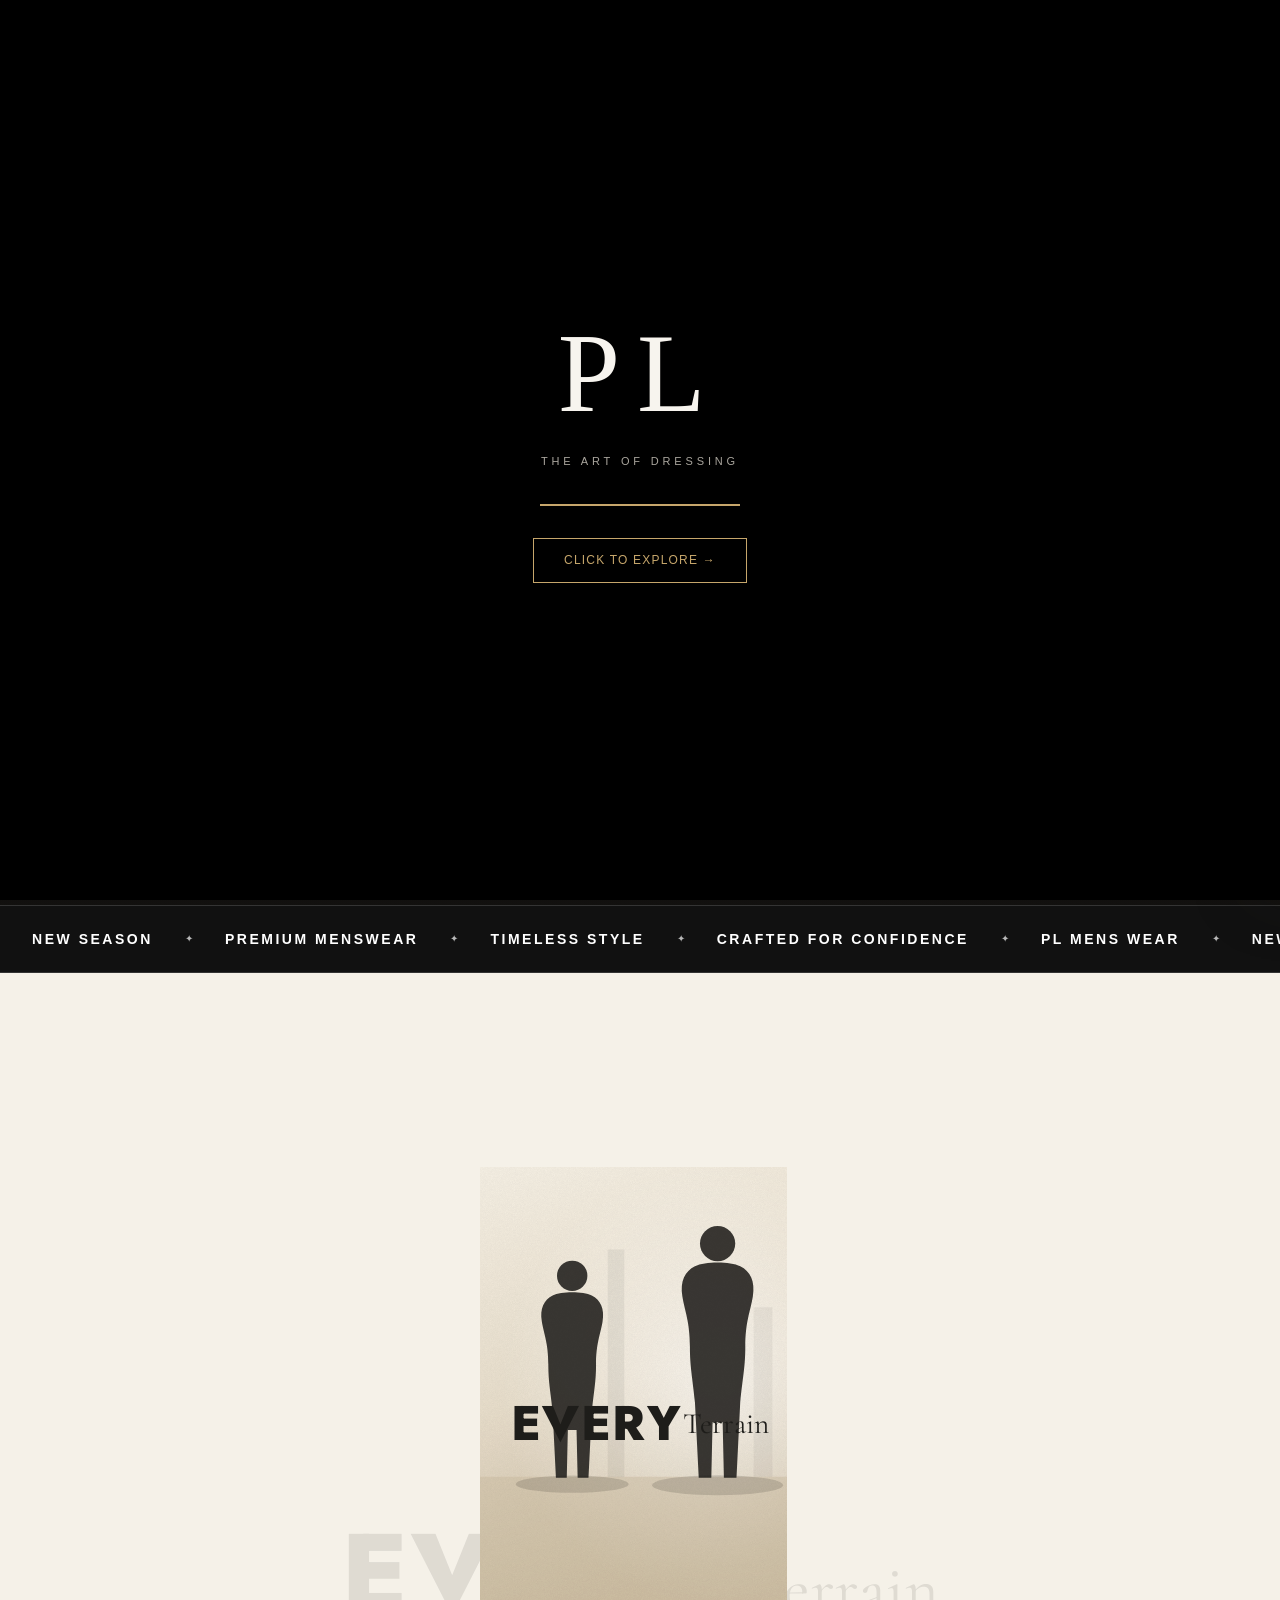
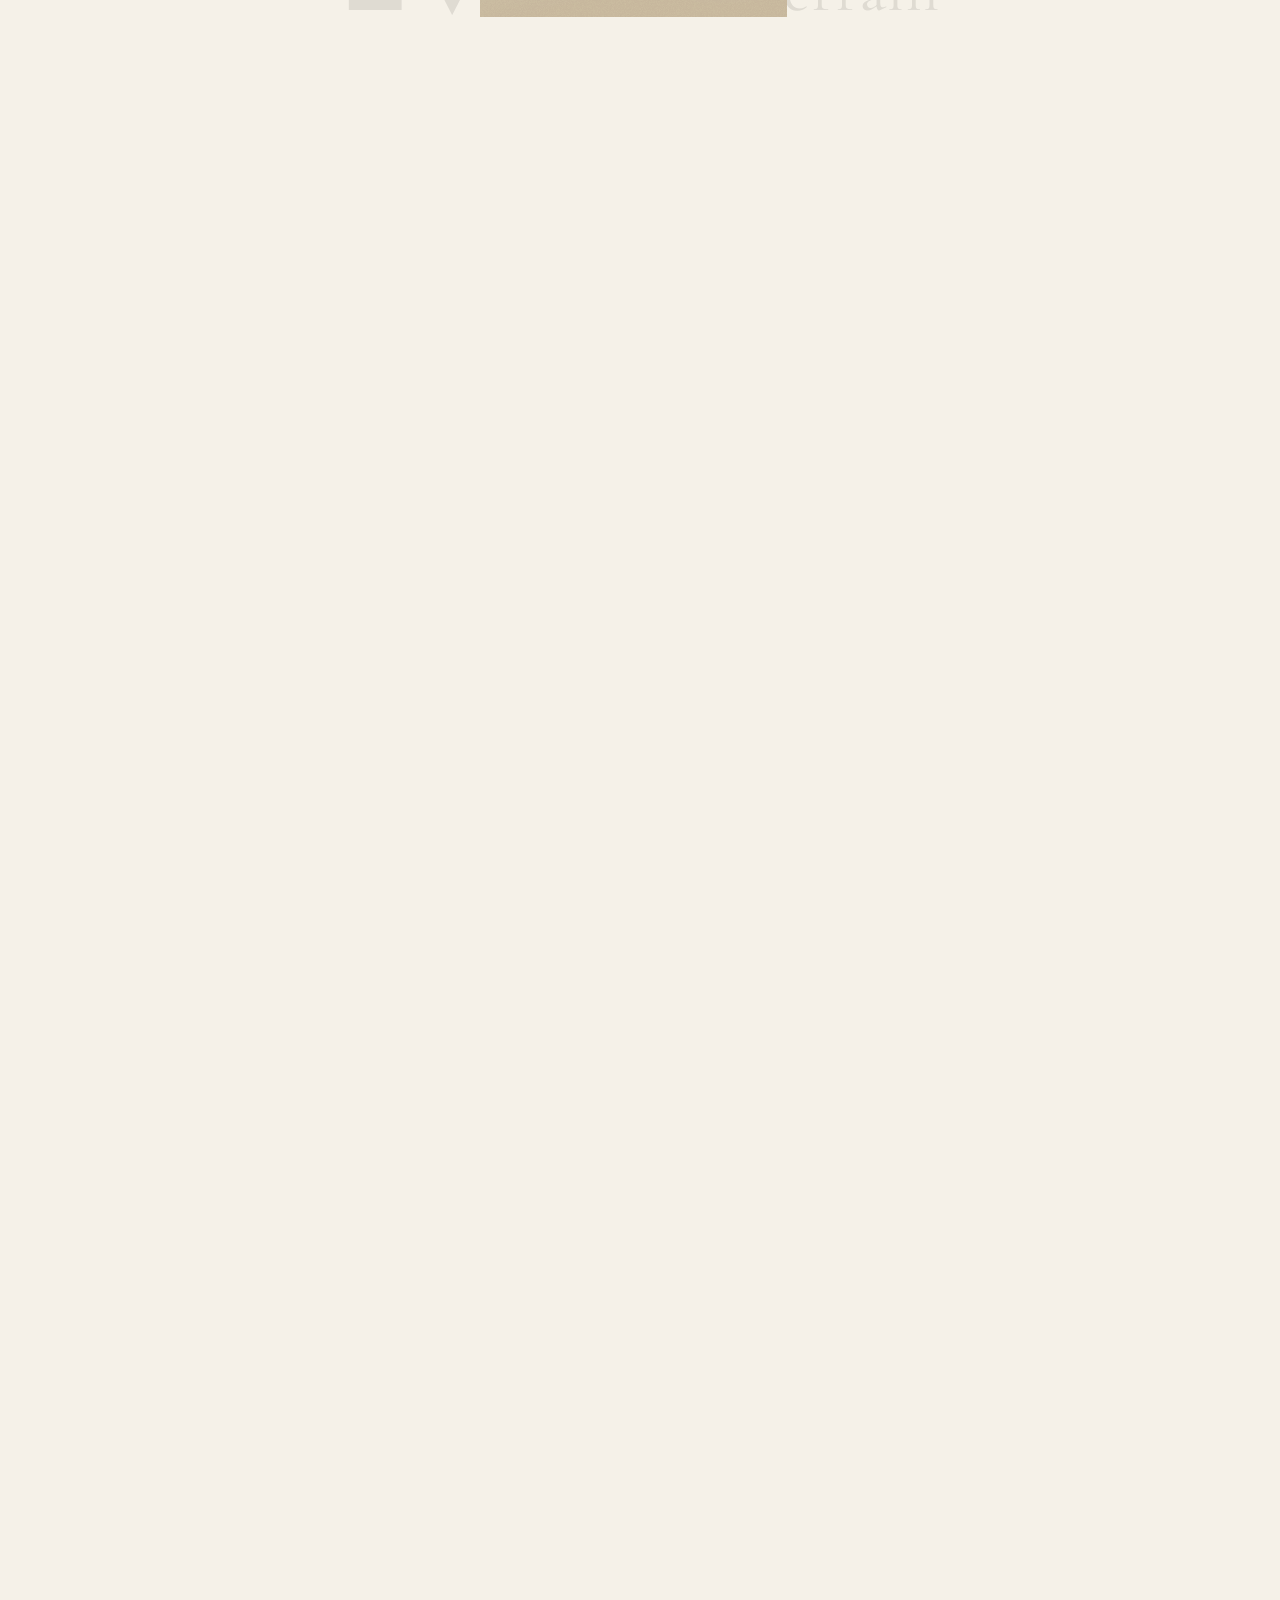
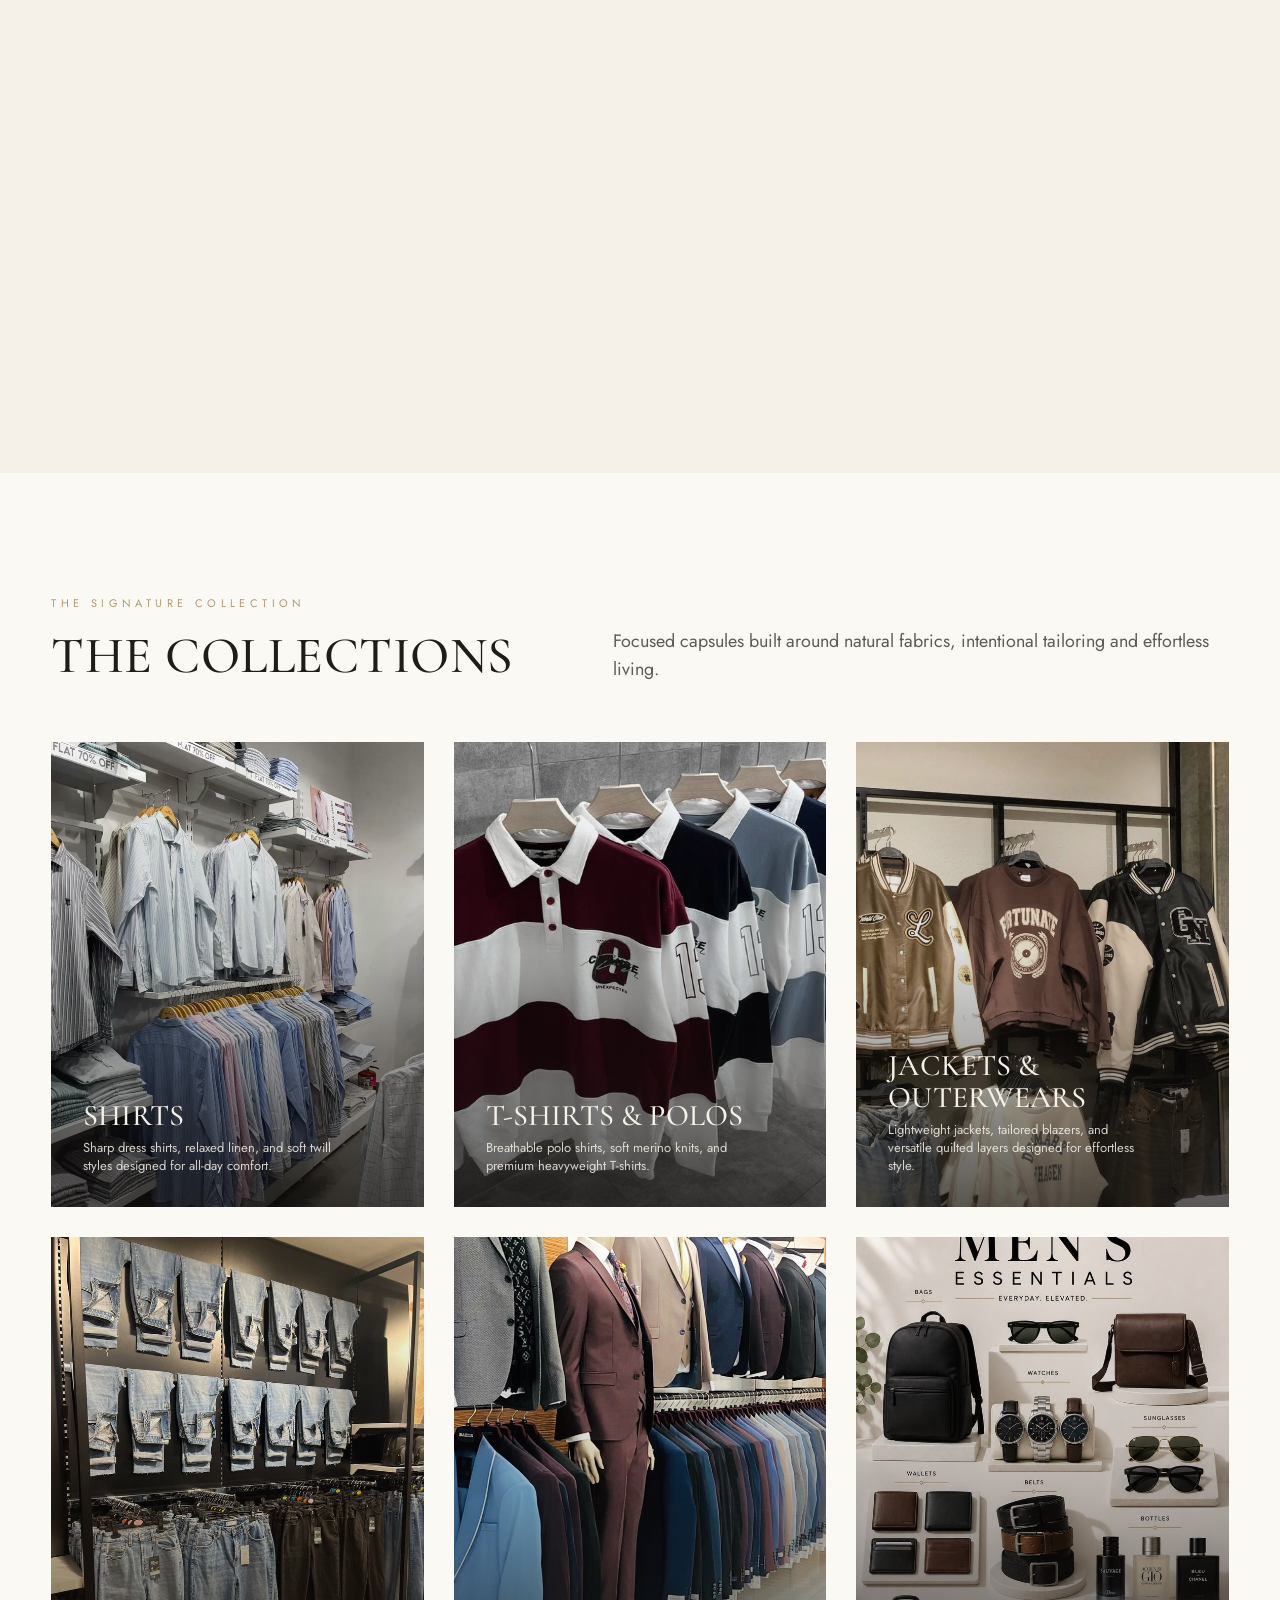
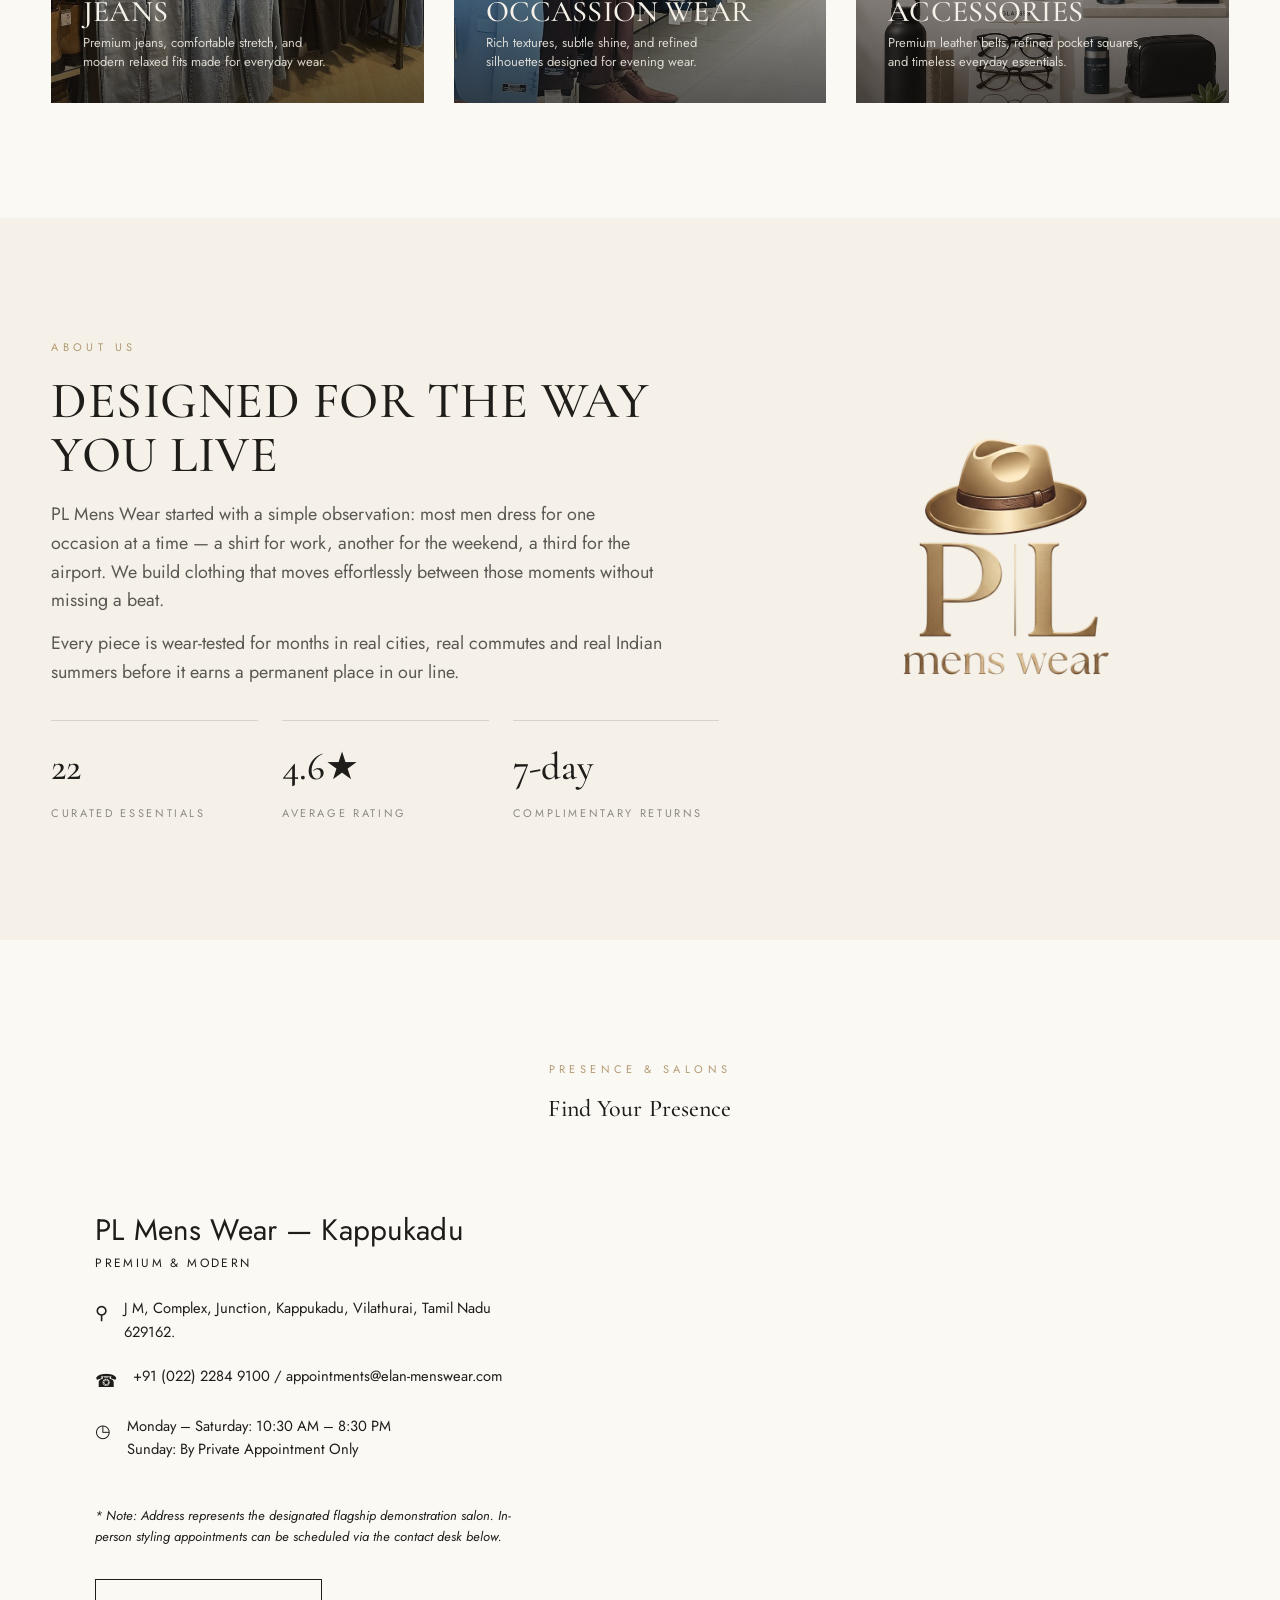
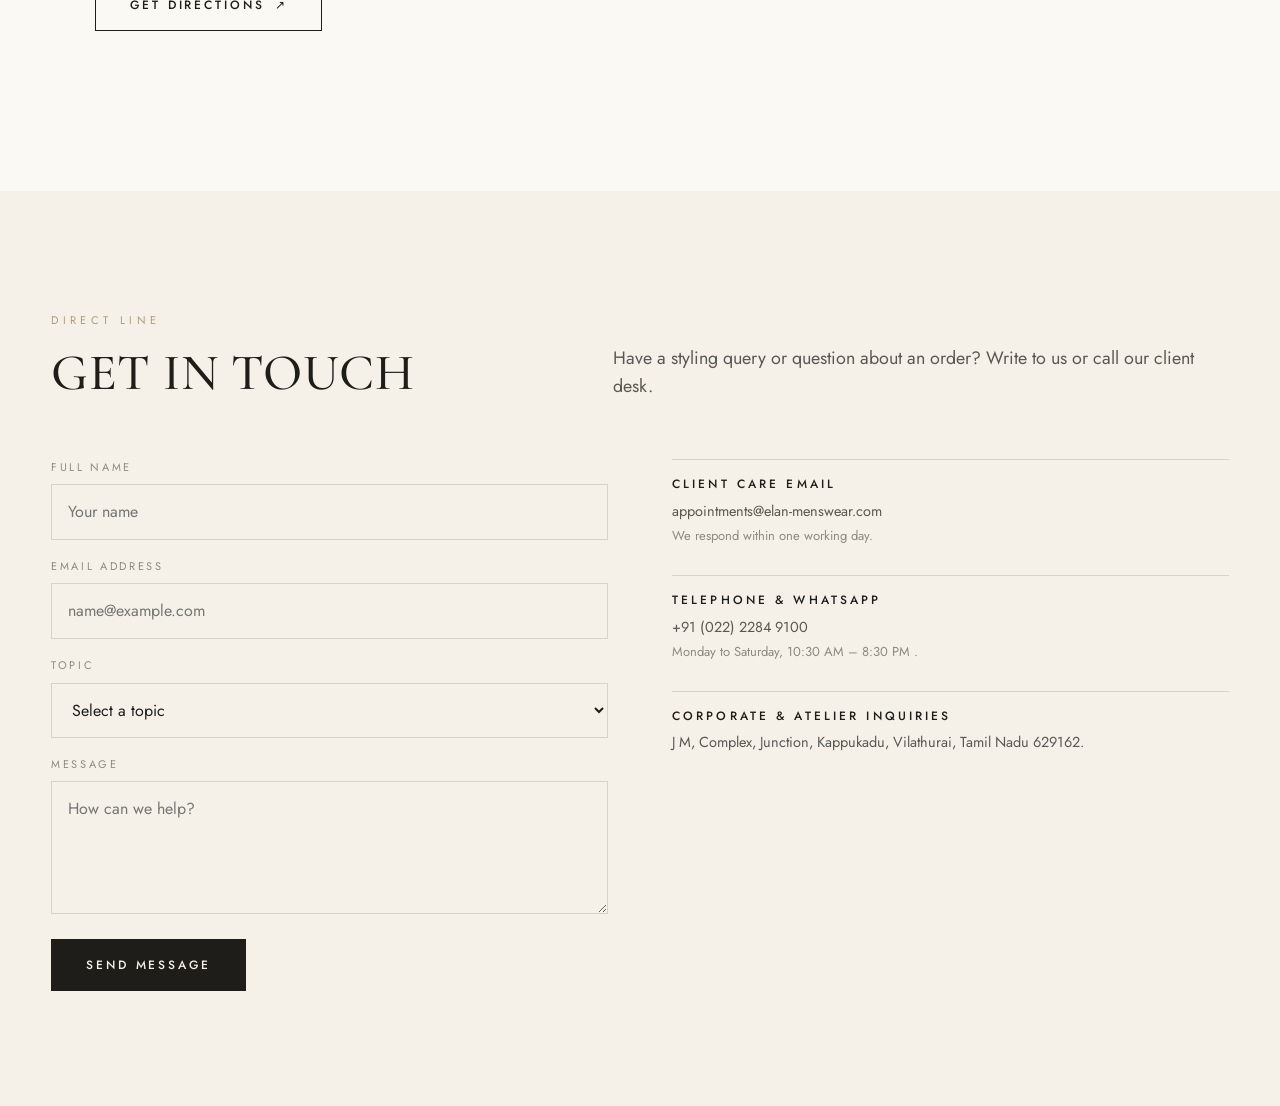
==== commit 69a9f3a7: "audio added background music added for the page" ====
--- a/index.html
+++ b/index.html
@@ -24,6 +24,7 @@
   <link rel="stylesheet" href="css/responsive.css">
   <link rel="stylesheet" href="css/preloader.css">
   <link rel="stylesheet" href="css/location.css">
+  <link rel="stylesheet" href="css/audio.css">
 
   <link rel="icon" href="data:image/svg+xml,%3Csvg xmlns='http://www.w3.org/2000/svg' viewBox='0 0 32 32'%3E%3Crect width='32' height='32' fill='%231E1D1A'/%3E%3Ctext x='16' y='22' font-family='Georgia,serif' font-size='16' fill='%23F5F1E8' text-anchor='middle'%3EPL%3C/text%3E%3C/svg%3E">
   <script type="application/ld+json">
@@ -82,8 +83,23 @@
       <div class="preloader__progress-bar"></div>
     </div>
 
+    <button id="preloader-enter-btn" class="preloader__enter-btn" style="display: none; margin-top: 2rem; opacity: 0; transition: opacity 0.5s ease;">
+      <span>Click to Explore</span>
+      <span class=btn-arrow aria-hidden="true">&#8594</span>
+    </button>
+
   </div>
 </div>
+
+<!-- Background Music -->
+<audio id="siteMusic" loop preload="auto">
+    <source src="assets/audio/Background Fashion Music - Commercial Luxury Chill Deep House - Royalty Free For Advertising.mp3" type="audio/mpeg">
+</audio>
+
+<!-- Music Toggle -->
+<button id="musicToggle" class="music-toggle" aria-label="Turn music on">
+    <span id="musicIcon">♫</span>
+</button>
 
 
   <a class="skip-link" href="#main">Skip to content</a>
@@ -602,7 +618,7 @@
   <script src="js/main.js" defer></script>
   <script src="js/preloader.js" defer></script>
   <script src="js/location.js" defer></script>
-
+  <script src="js/audio.js" defer></script>
 
 </body>
 </html>
--- a/css/preloader.css
+++ b/css/preloader.css
@@ -121,6 +121,28 @@
   transition: width 0.15s linear;
 }
 
+/* ENTER BUTTON */
+
+.preloader__enter-btn {
+  background: transparent;
+  border: 1px solid #c6a66b;
+  color: #c6a66b;
+  padding: 12px 30px;
+  font-family: Arial, sans-serif;
+  font-size: 12px;
+  text-transform: uppercase;
+  letter-spacing: 0.1em;
+  cursor: pointer;
+  margin: 20px auto 0;
+  display: block;
+  transition: all 0.3s ease;
+}
+
+.preloader__enter-btn:hover {
+  background: #c6a66b;
+  color: #000;
+}
+
 /* LETTER ANIMATION */
 
 @keyframes plLetterReveal {
--- a/css/audio.css
+++ b/css/audio.css
@@ -0,0 +1,77 @@
+/* ==============================
+   MUSIC BUTTON
+============================== */
+
+.music-toggle {
+    position: fixed;
+    right: 25px;
+    bottom: 25px;
+
+    width: 48px;
+    height: 48px;
+
+    border: 1px solid rgba(255, 255, 255, 0.35);
+    border-radius: 50%;
+
+    background: rgba(0, 0, 0, 0.65);
+    color: #fff;
+
+    display: flex;
+    align-items: center;
+    justify-content: center;
+
+    cursor: pointer;
+
+    z-index: 99999;
+
+    backdrop-filter: blur(10px);
+    -webkit-backdrop-filter: blur(10px);
+
+    transition:
+        transform 0.3s ease,
+        background 0.3s ease,
+        border-color 0.3s ease;
+}
+
+.music-toggle:hover {
+    transform: scale(1.08);
+    background: rgba(255, 255, 255, 0.12);
+    border-color: rgba(255, 255, 255, 0.7);
+}
+
+#musicIcon {
+    font-size: 18px;
+    line-height: 1;
+}
+
+/* Playing animation */
+
+.music-toggle.playing #musicIcon {
+    animation: musicPulse 1s ease-in-out infinite;
+}
+
+@keyframes musicPulse {
+
+    0%,
+    100% {
+        transform: scale(1);
+    }
+
+    50% {
+        transform: scale(1.25);
+    }
+}
+
+/* Mobile */
+
+@media (max-width: 600px) {
+
+    .music-toggle {
+        width: 44px;
+        height: 44px;
+
+        right: 15px;
+        bottom: 15px;
+    }
+
+}
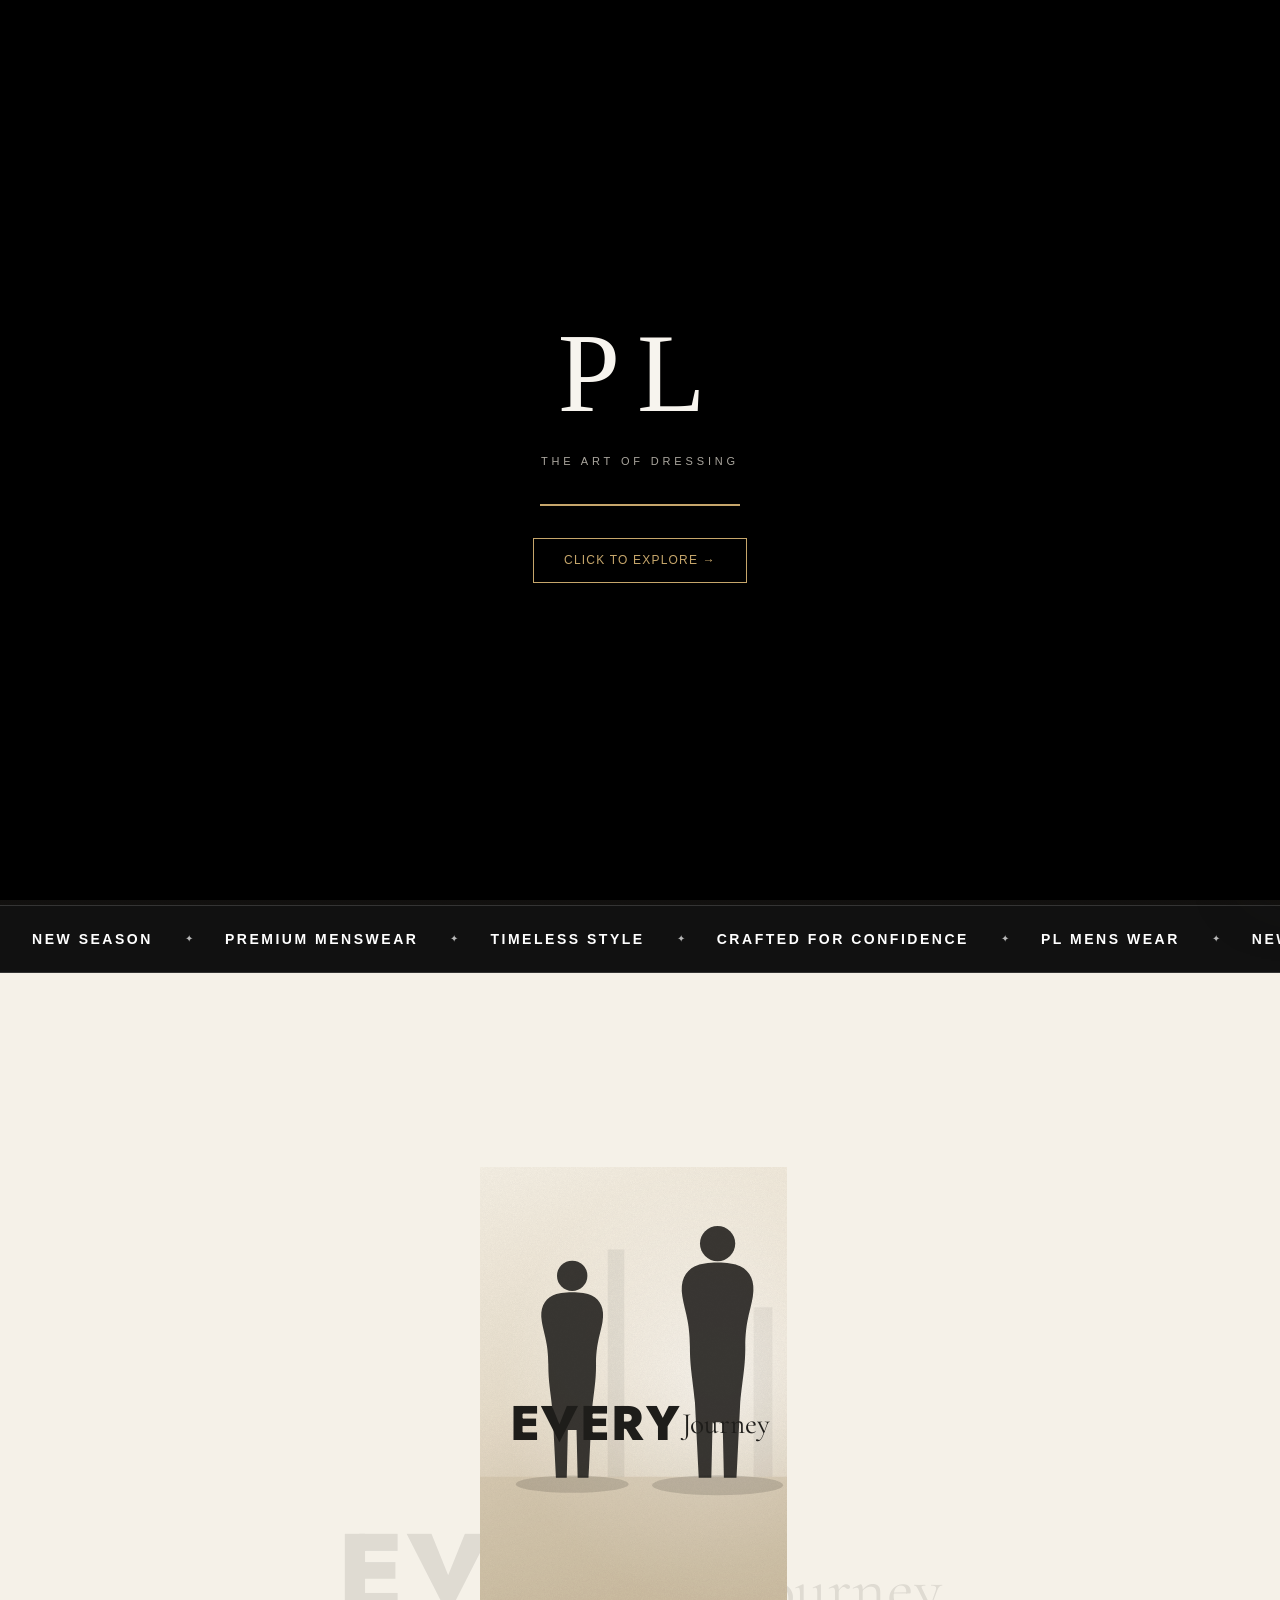
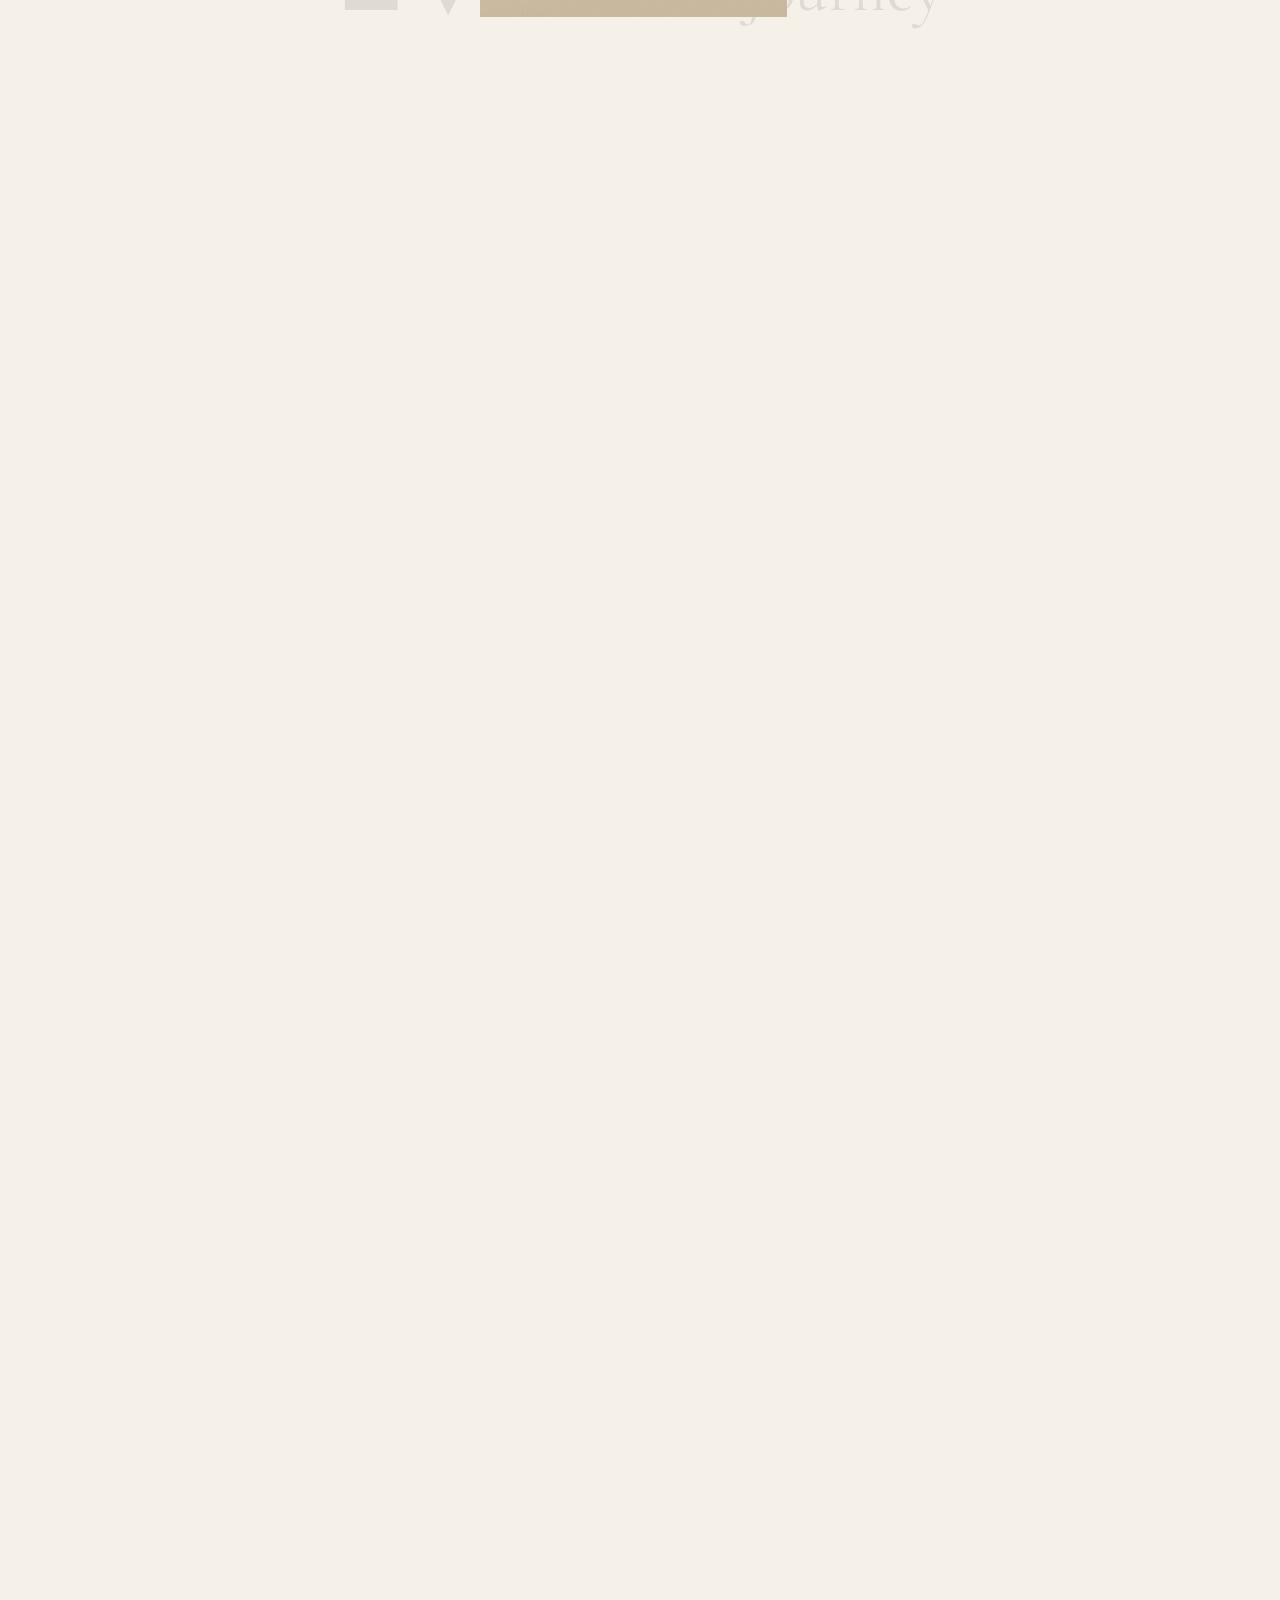
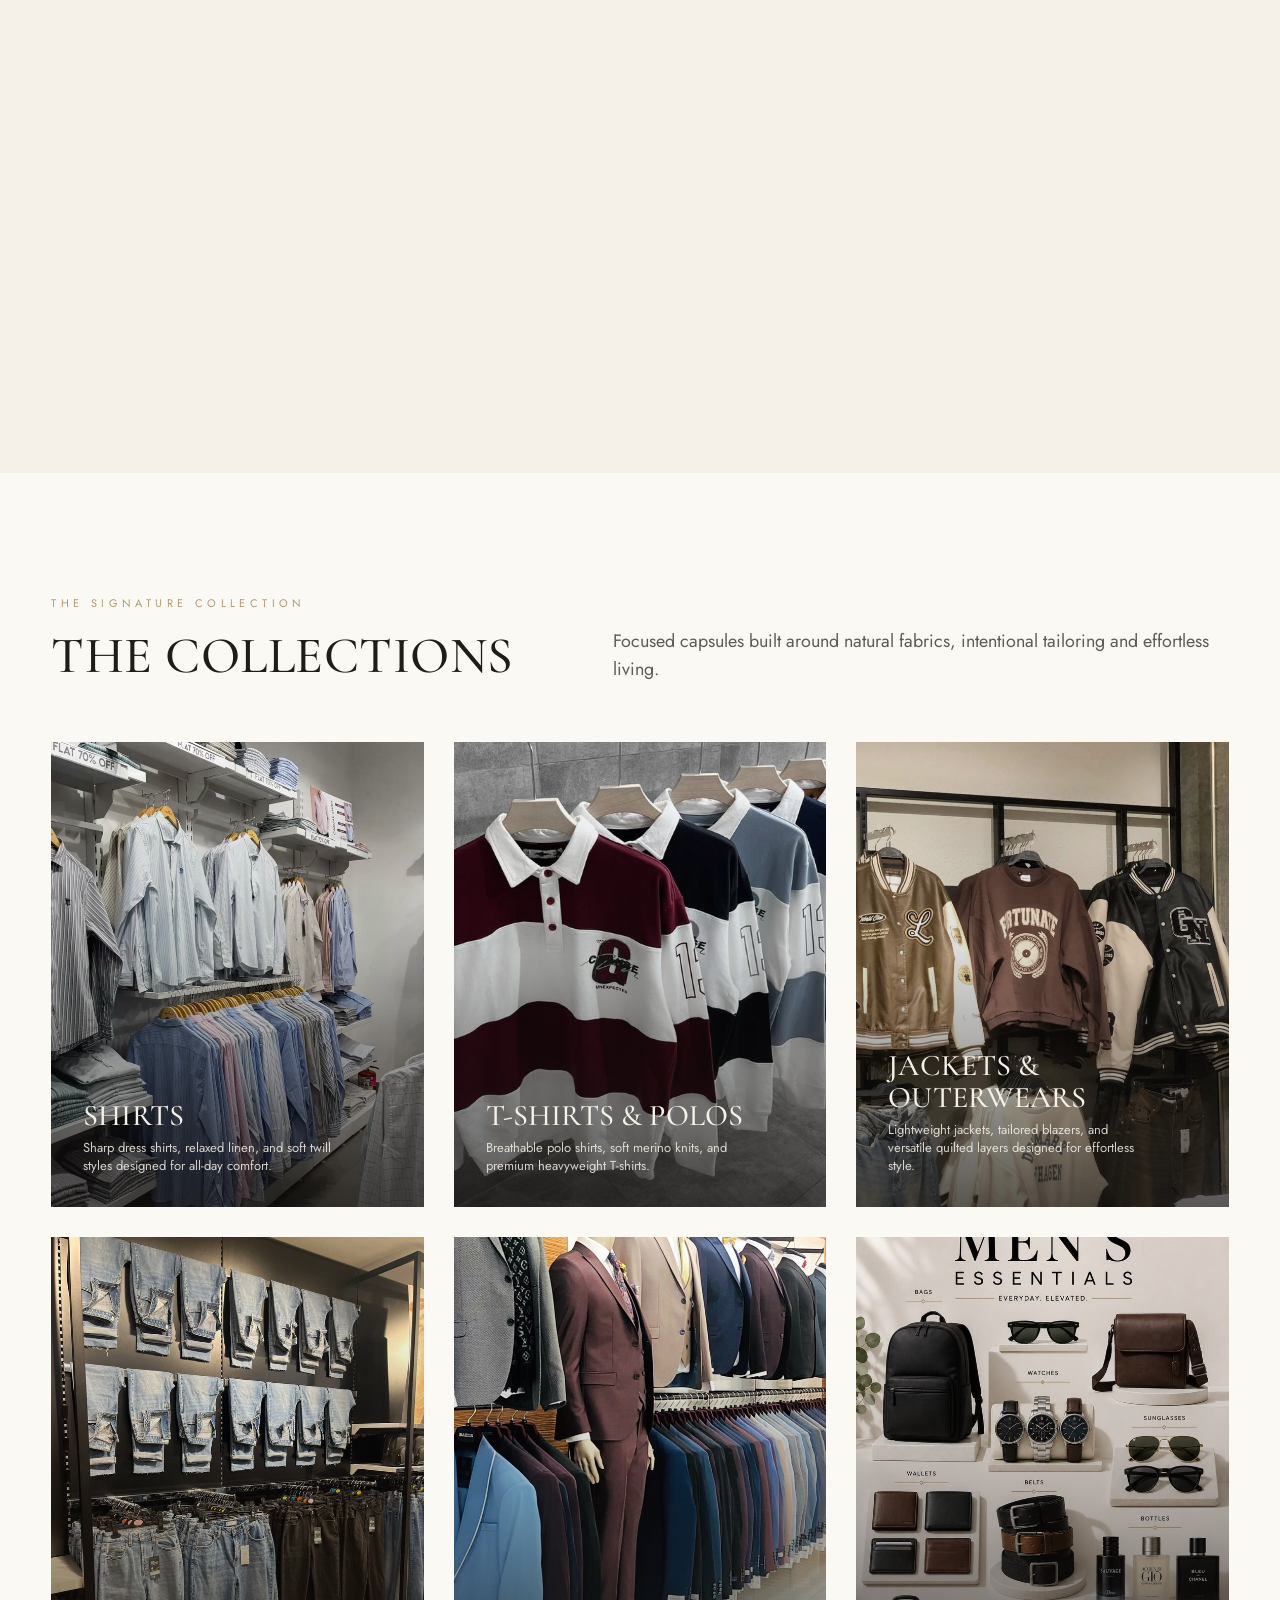
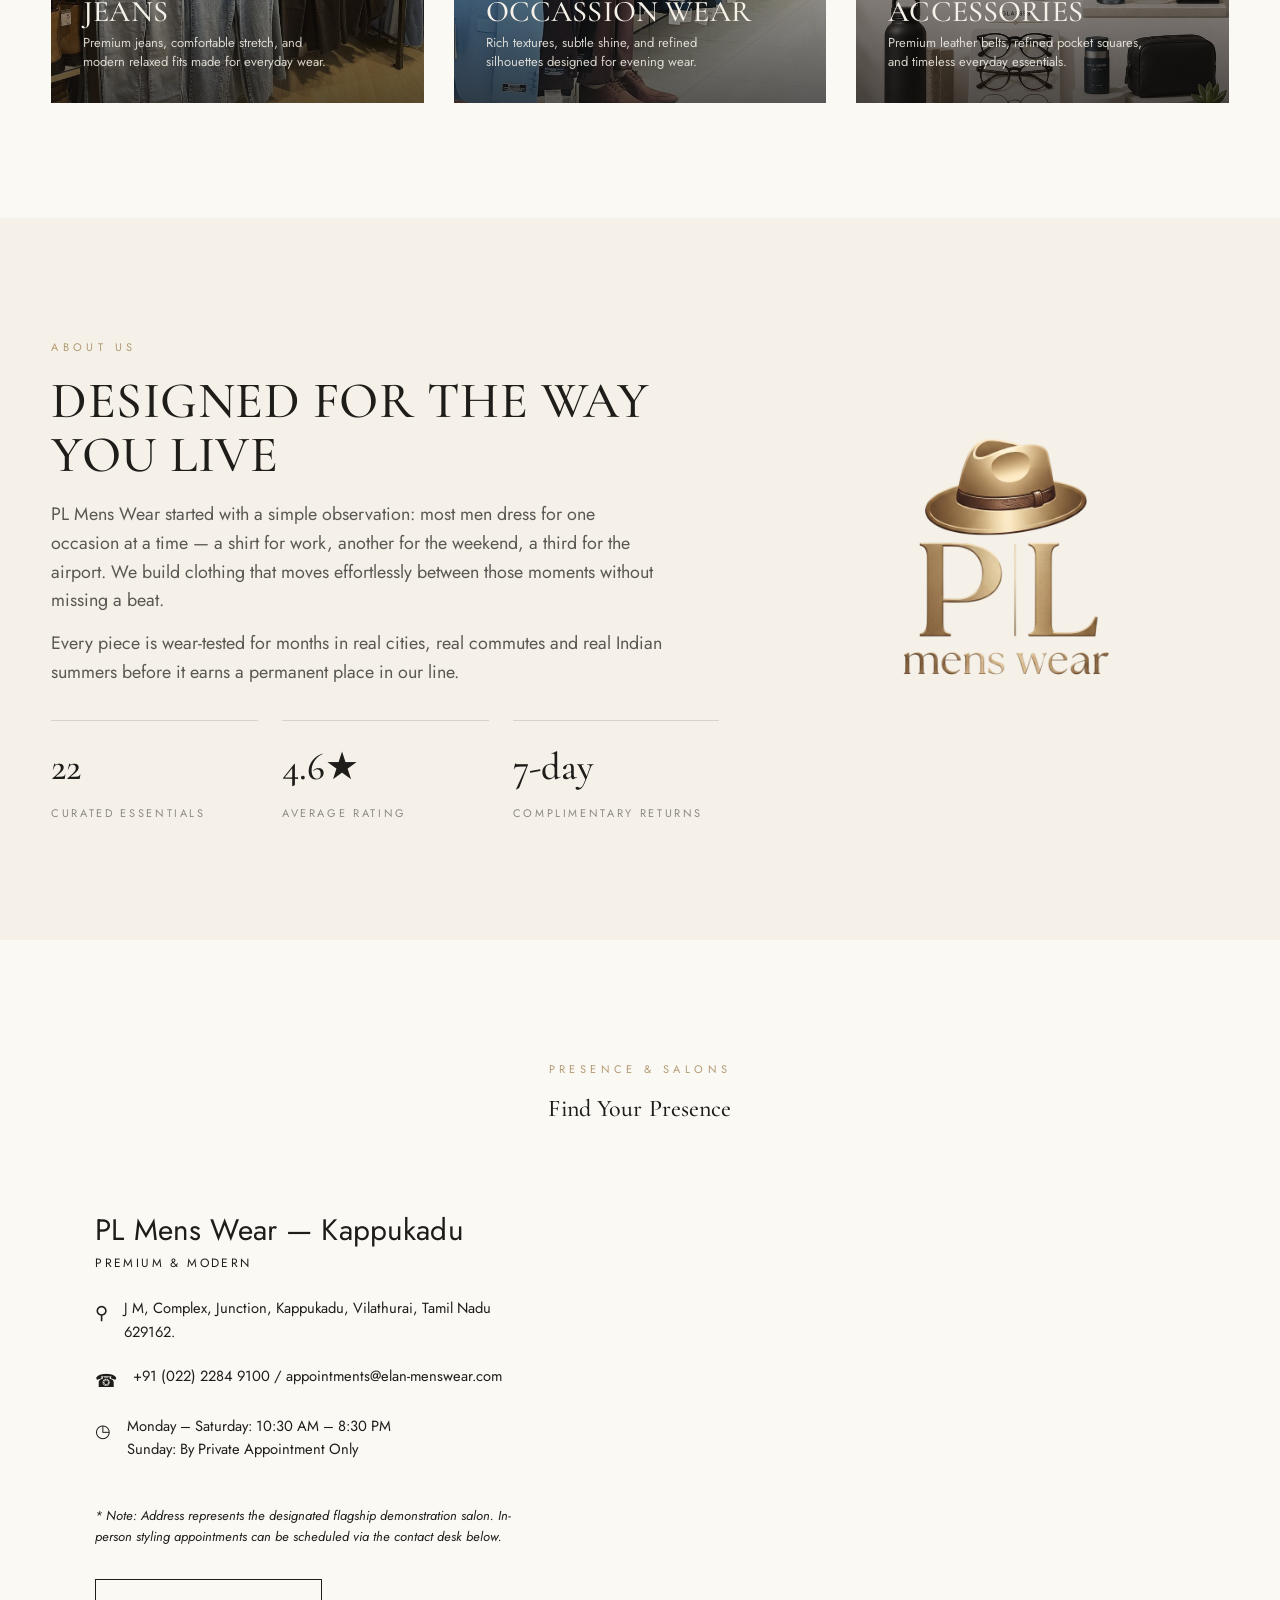
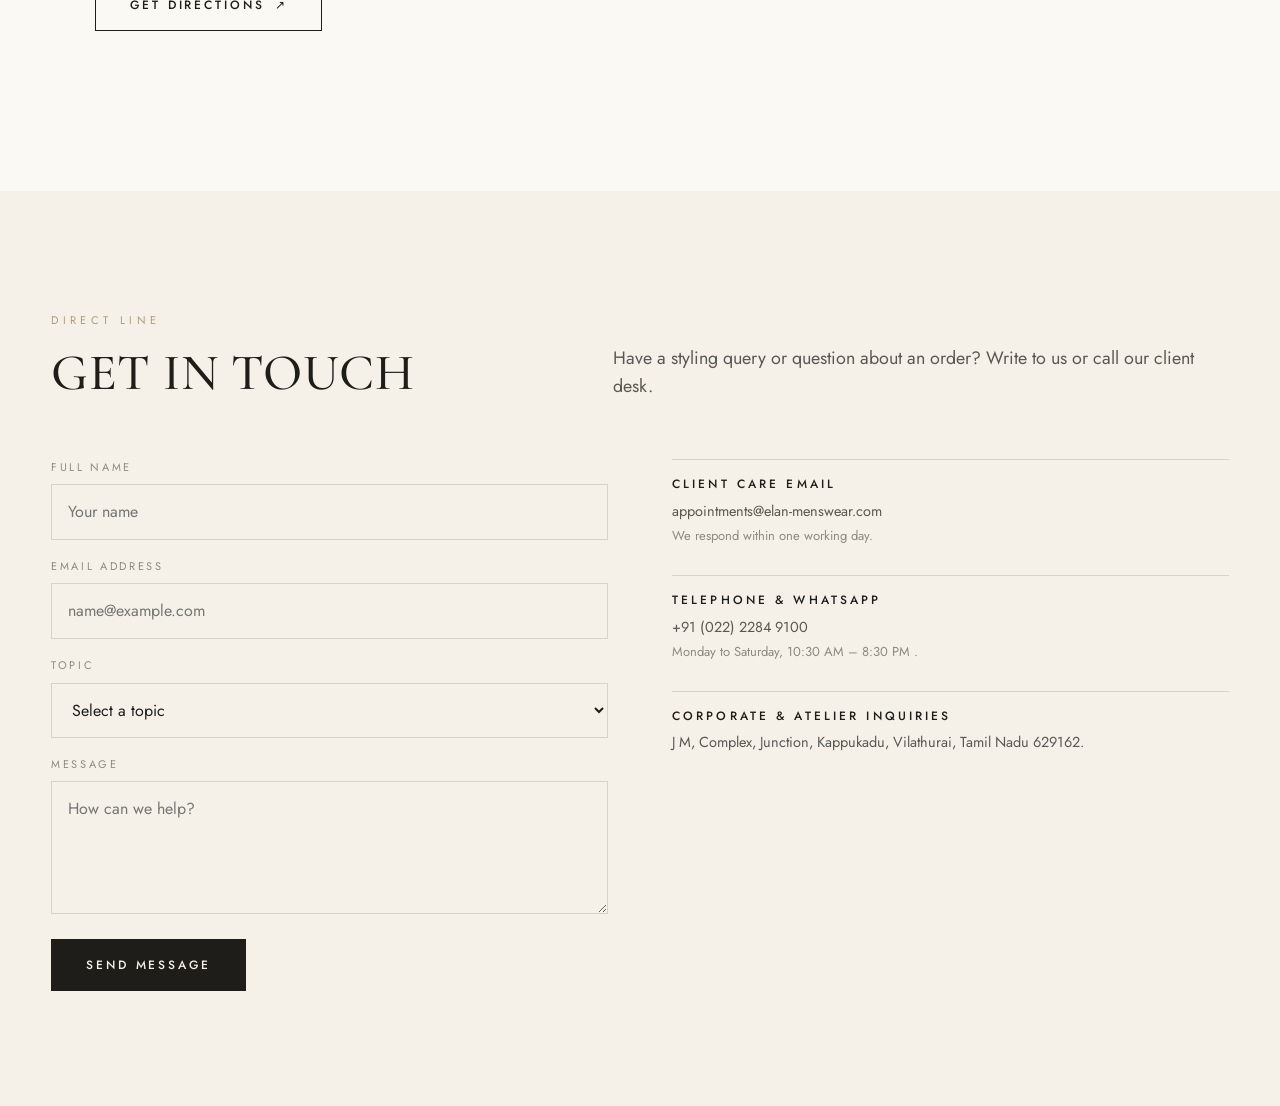
==== commit 0197023a: "Rename "Terrain" to "Journey" and replace images with videos for enhanced storytelling" ====
--- a/index.html
+++ b/index.html
@@ -285,28 +285,28 @@
     </div>
 </section>
 
-    <!-- ======= EVERY TERRAIN (sticky editorial occasion selector) ======= -->
+    <!-- ======= EVERY JOURNEY (sticky editorial occasion selector) ======= -->
     <div class="terrain-section" data-terrain-sticky>
       <plmw-terrain
         class="terrain"
         data-enable-animation="true"
         data-sticky-section="true"
         style="--terrain-scroll-height: 300svh; --terrain-main-image-position: 50% 16%;"
-        aria-label="Shop every terrain">
+        aria-label="Shop every journey">
         <div class="terrain__pin" data-terrain-pin>
 
           <h2 class="terrain__mobile-heading">
-            <span>( Terrains )</span>
-            Every <em>Terrain</em>
+            <span>( Journeys )</span>
+            Every <em>Journey</em>
           </h2>
 
           <h2 class="terrain__ruler" aria-hidden="true" data-terrain-ruler>
             <span data-terrain-ruler-first>EVERY</span>
-            <i data-terrain-ruler-second>Terrain</i>
+            <i data-terrain-ruler-second>Journey</i>
           </h2>
 
           <div class="terrain__final">
-            <nav class="terrain__rail" aria-label="Terrain collections" inert aria-hidden="true">
+            <nav class="terrain__rail" aria-label="Journey collections" inert aria-hidden="true">
 
               <a class="terrain__card" href="#collections" aria-label="Work" data-terrain-card style="--terrain-image-position: 50% 16%;">
                 <span class="terrain__label">
@@ -314,7 +314,7 @@
                   <i>For the nine-to-nine</i>
                 </span>
                 <span class="terrain__media">
-                  <img src="assets/images/terrain/terrain-work.svg" alt="Work" width="1200" height="1200" loading="lazy" class="terrain__image">
+                  <video src="assets/videos/Every_Journey-1.mp4" autoplay loop muted alt="Work" width="1200" height="1200" loading="lazy" class="terrain__image">
                 </span>
               </a>
 
@@ -324,7 +324,7 @@
                   <i>For the long evenings</i>
                 </span>
                 <span class="terrain__media">
-                  <img src="assets/images/terrain/terrain-festive.svg" alt="Festive" width="1200" height="1200" loading="lazy" class="terrain__image">
+                  <video src="/assets/videos/Every_Journey-2.mp4" autoplay muted loop alt="Festive" width="1200" height="1200" loading="lazy" class="terrain__image">
                 </span>
               </a>
 
@@ -364,7 +364,7 @@
           <div class="terrain__intro" aria-hidden="true" data-terrain-intro>
             <span class="terrain__intro-first" data-terrain-first>EVERY</span>
             <span class="terrain__intro-media" data-terrain-intro-media></span>
-            <span class="terrain__intro-second" data-terrain-second>Terrain</span>
+            <span class="terrain__intro-second" data-terrain-second>Journey</span>
           </div>
 
         </div>
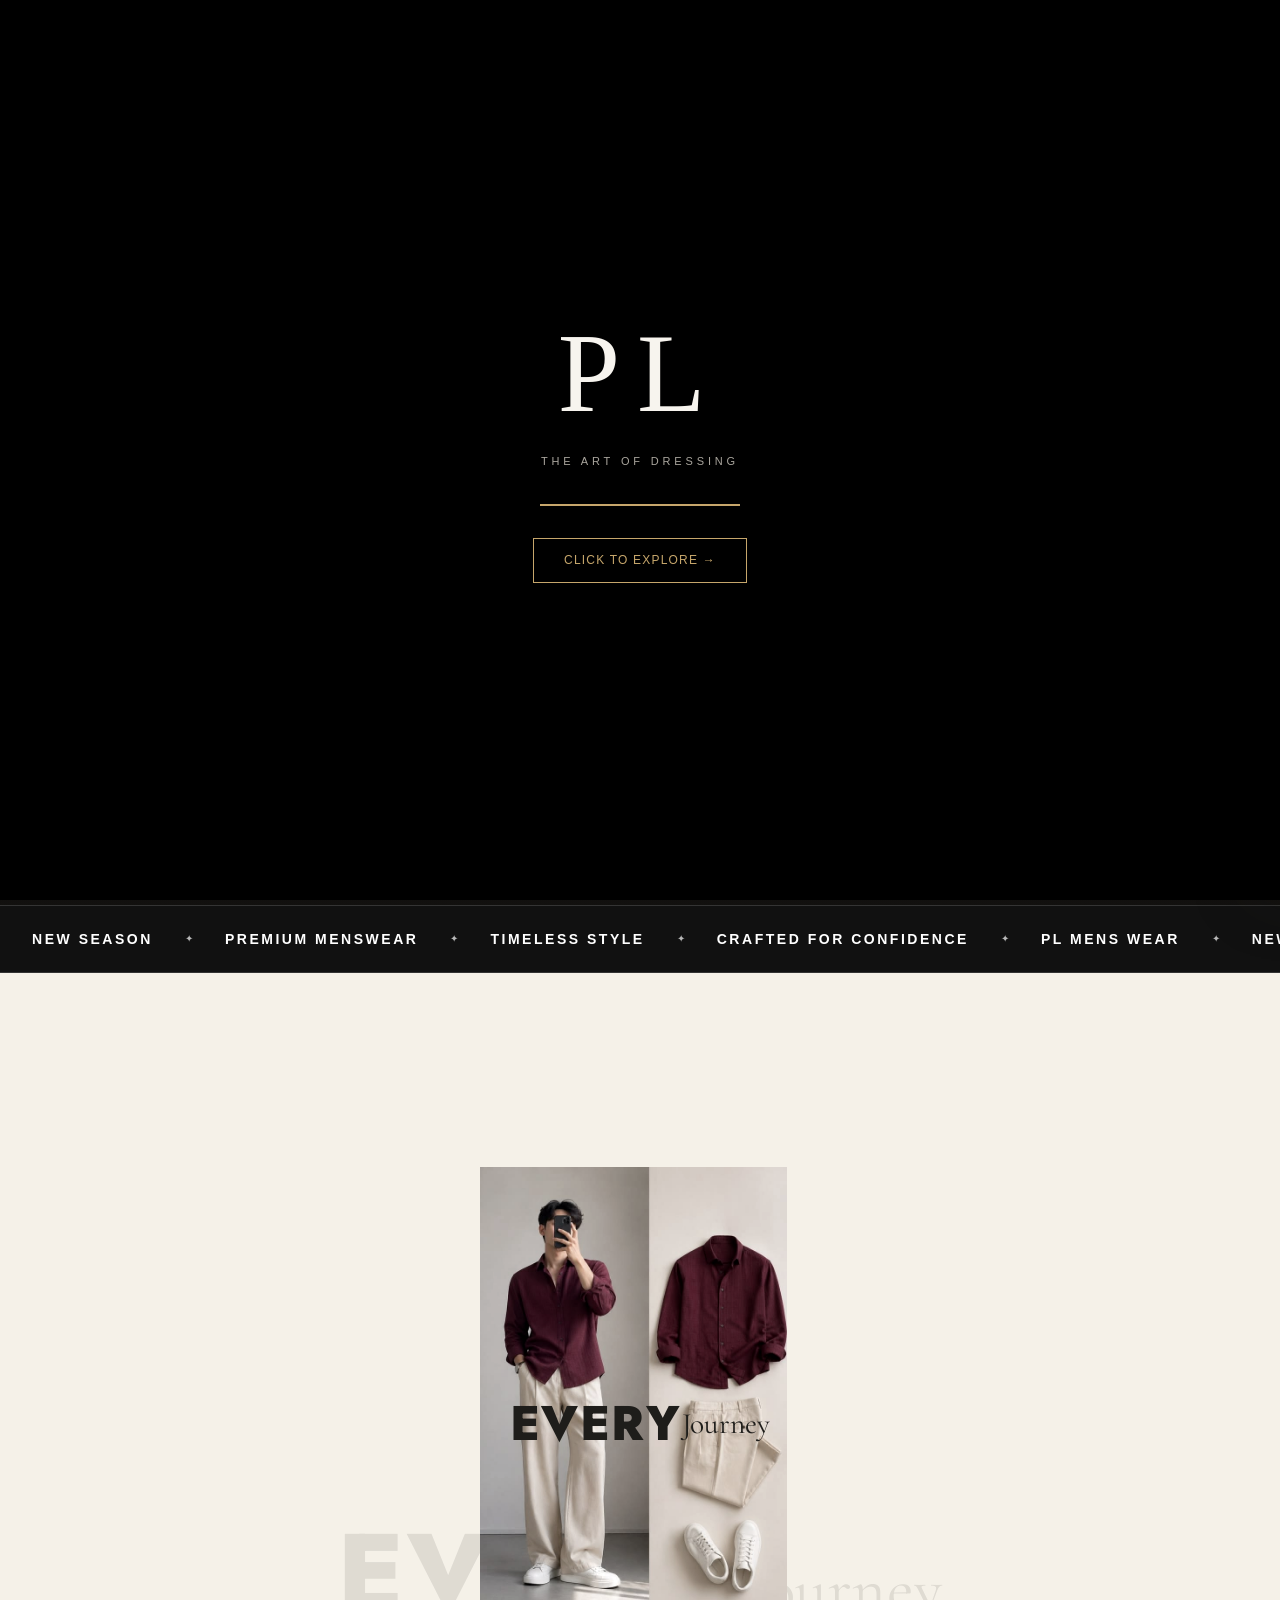
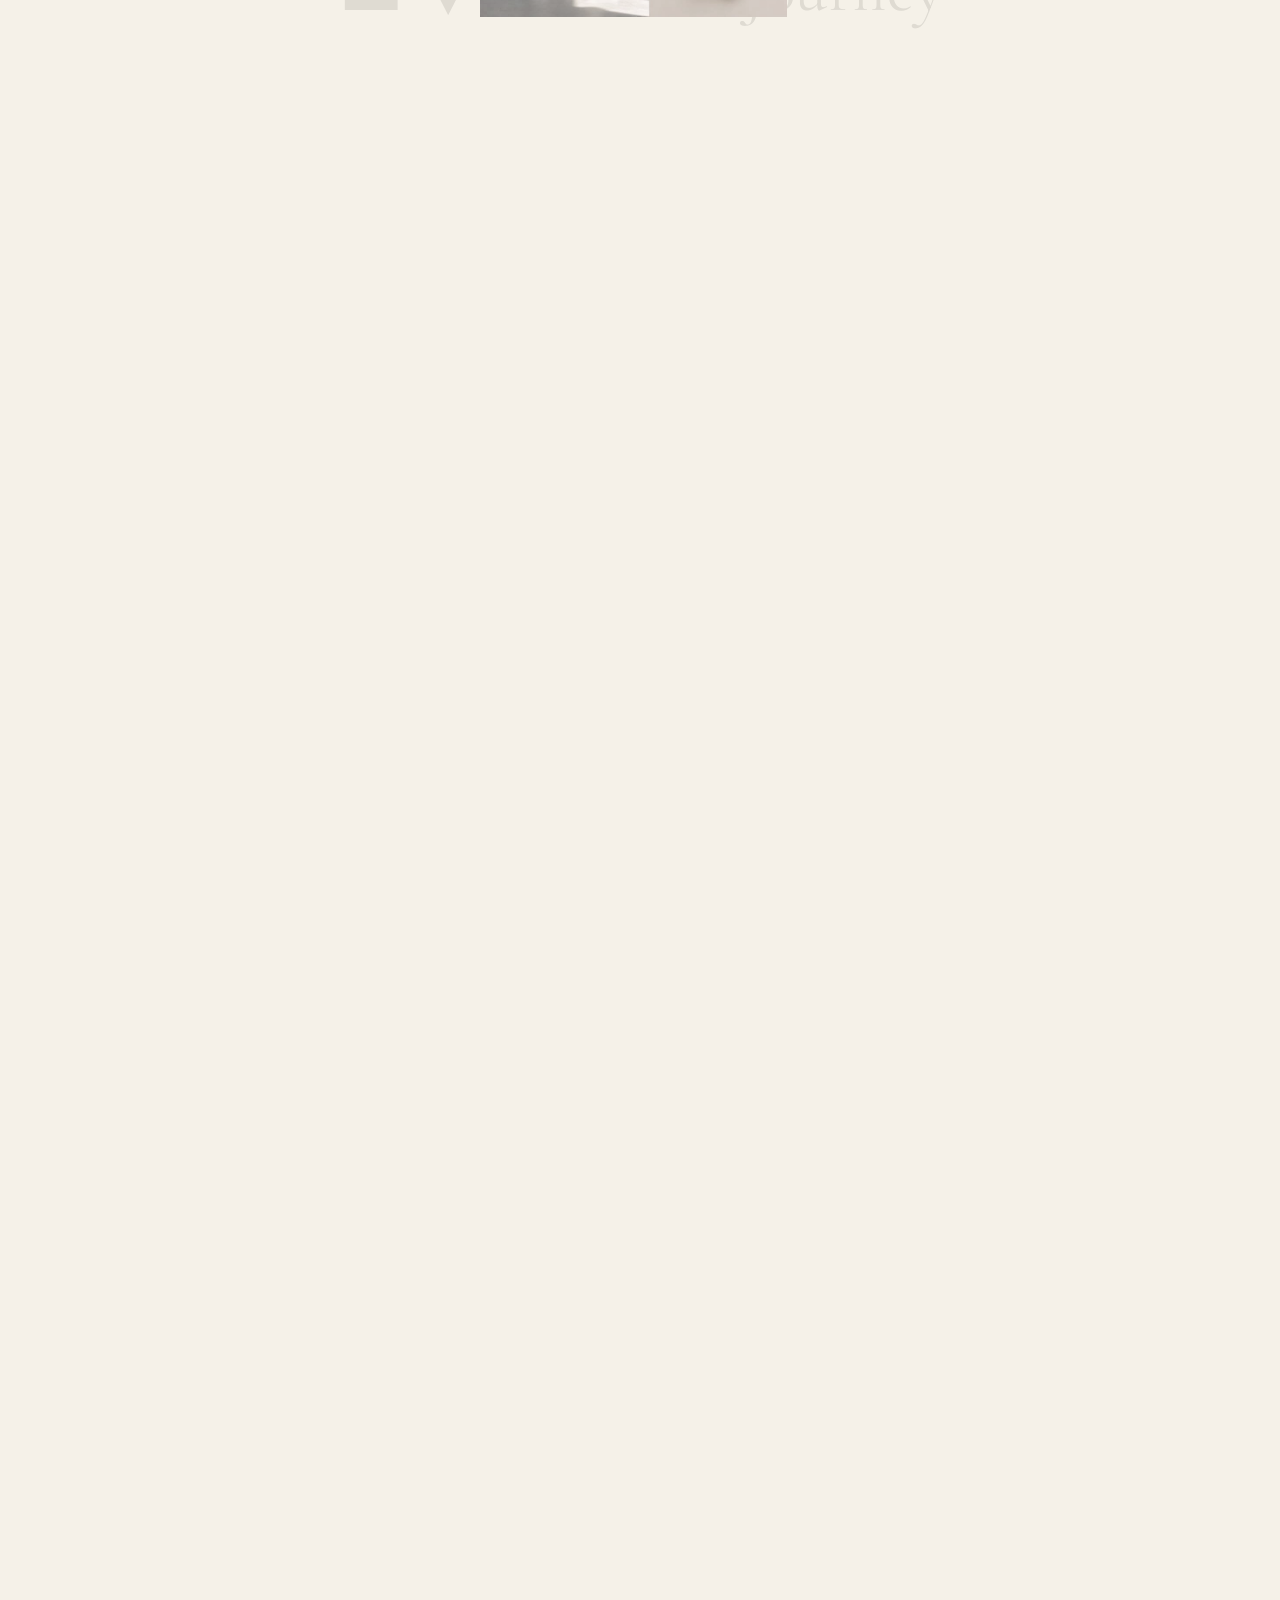
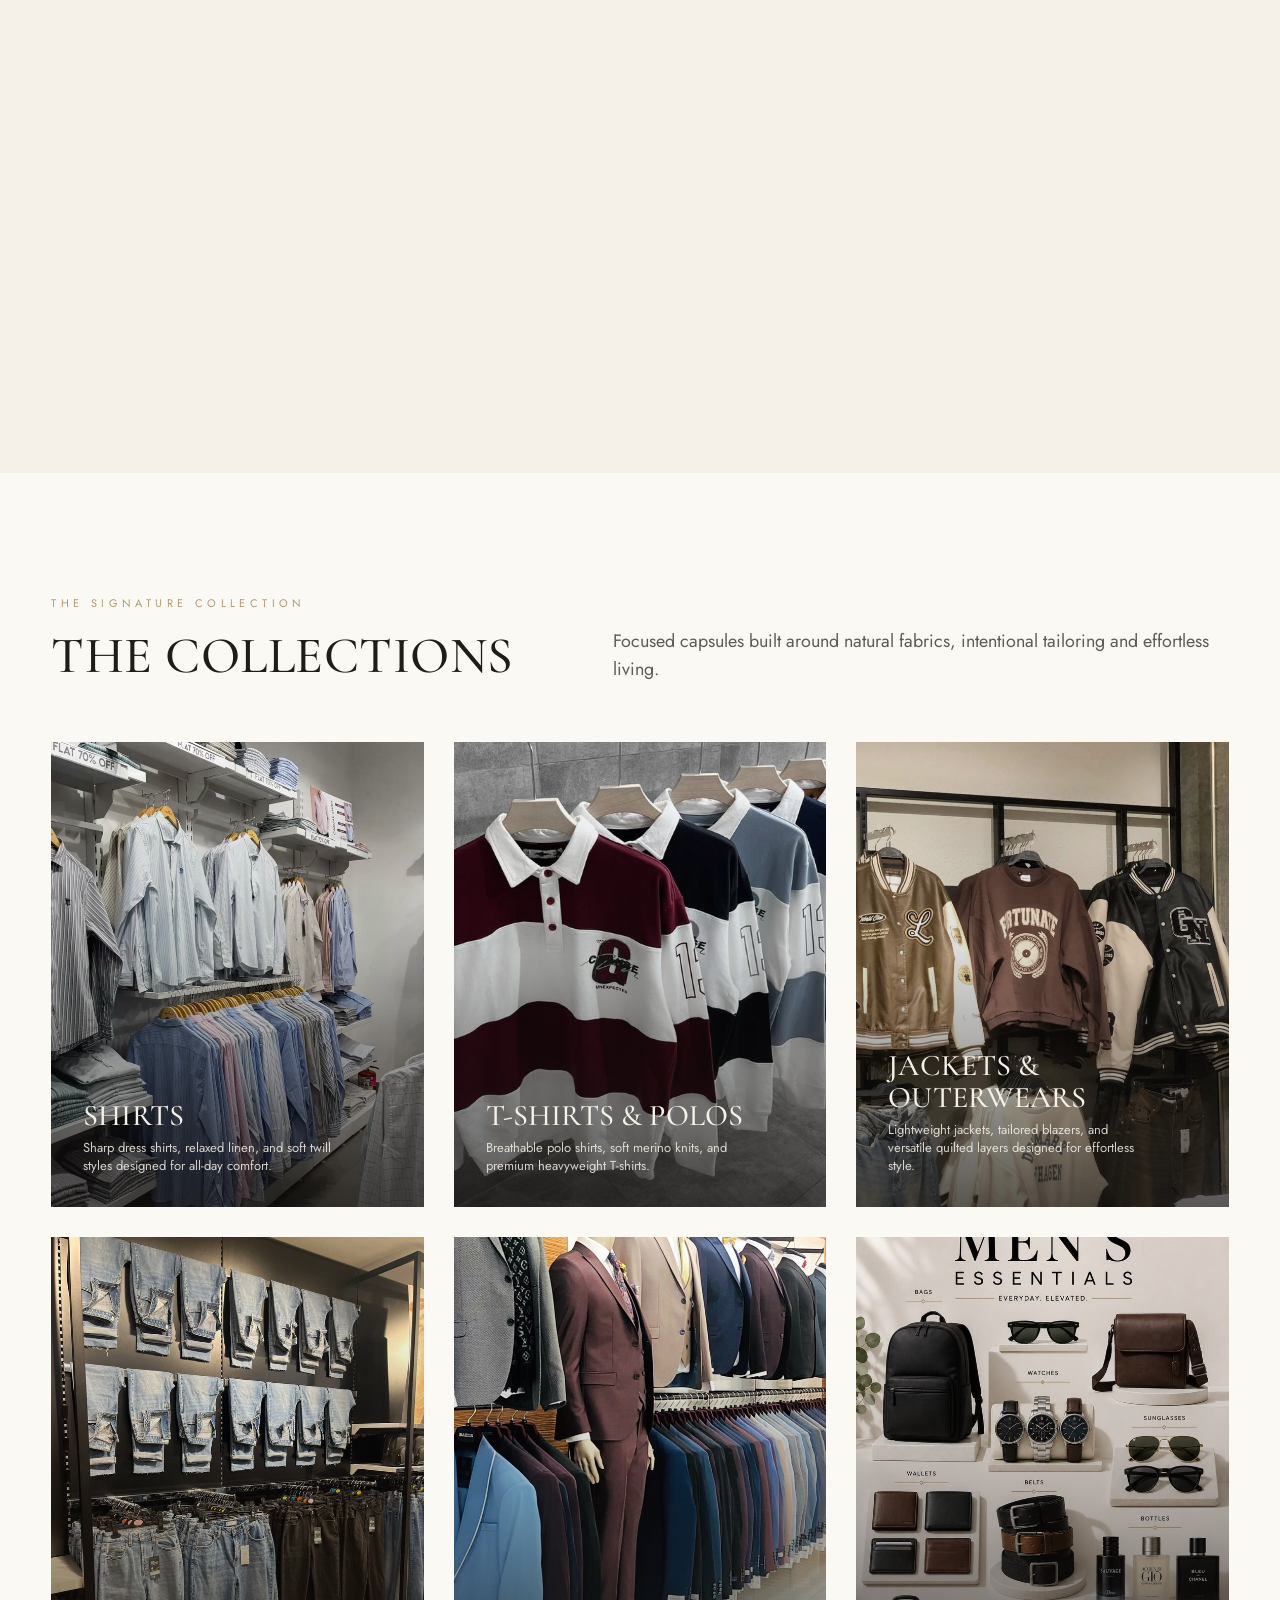
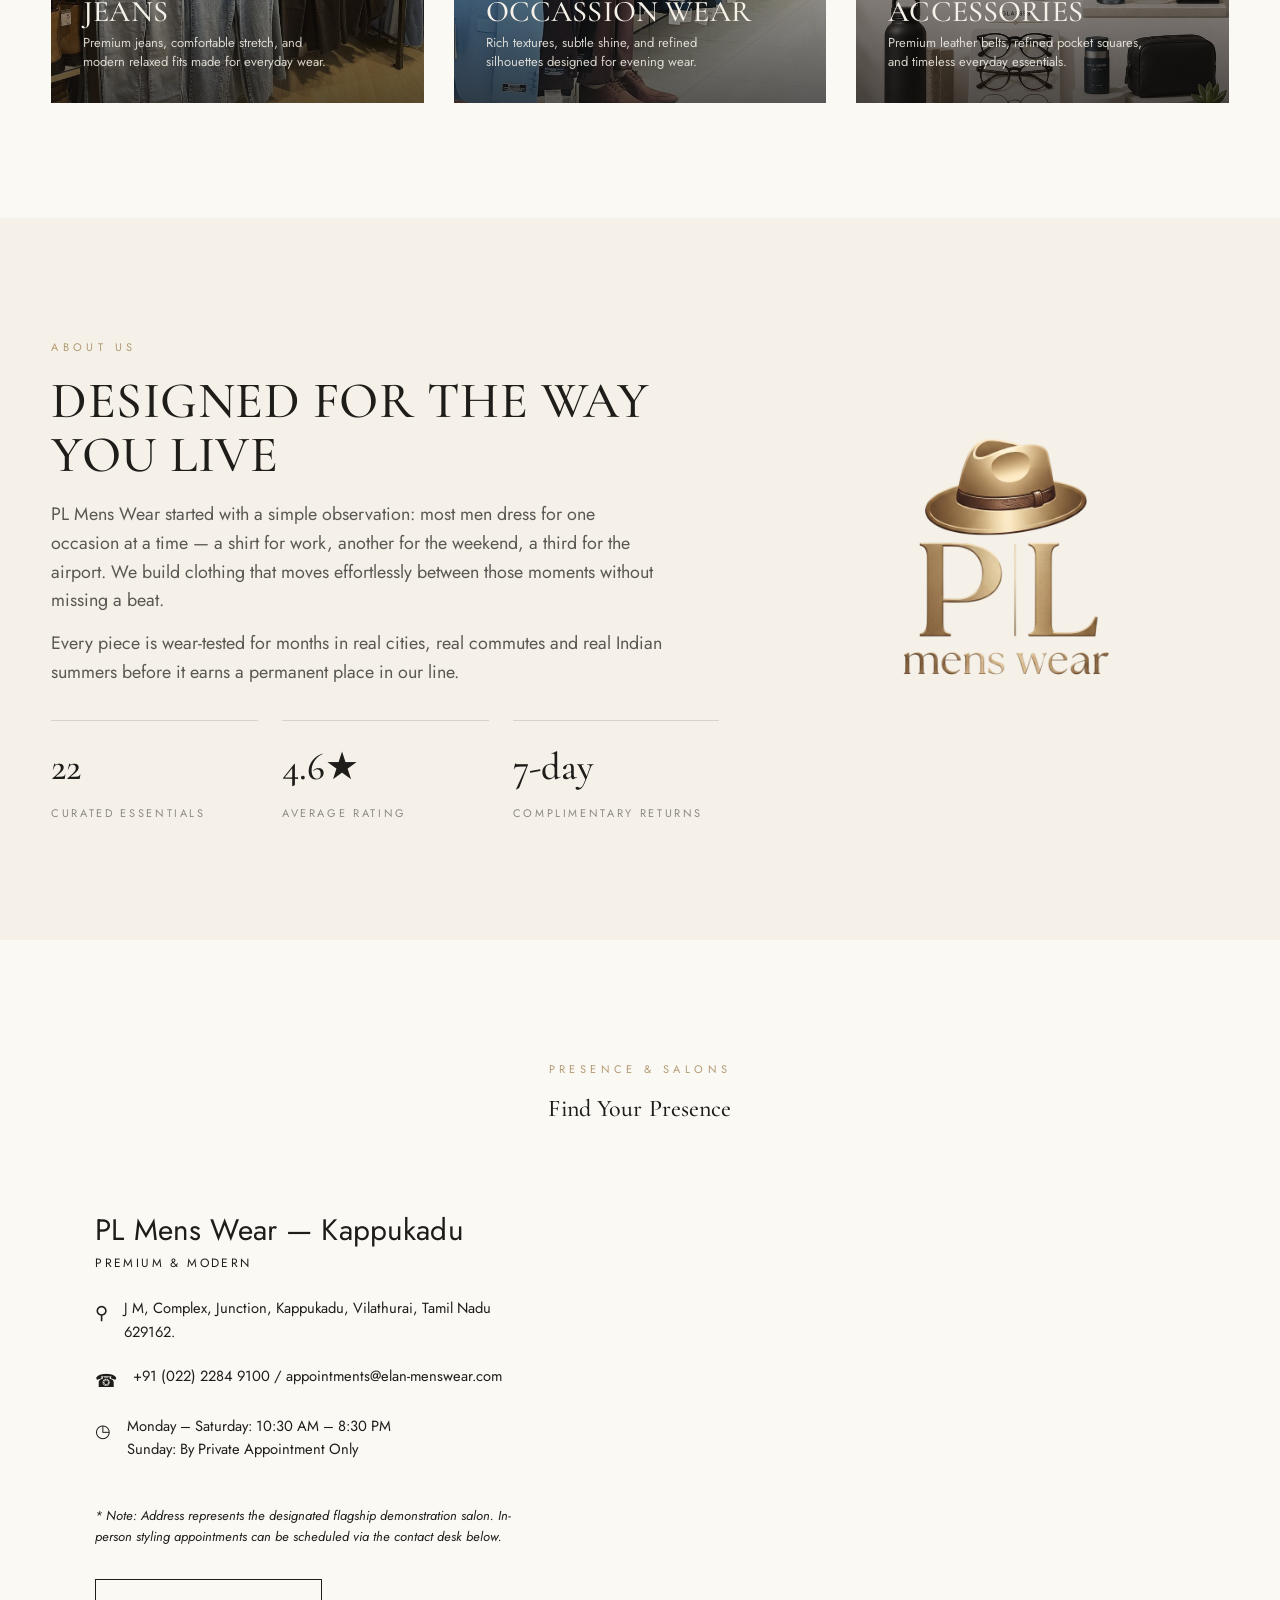
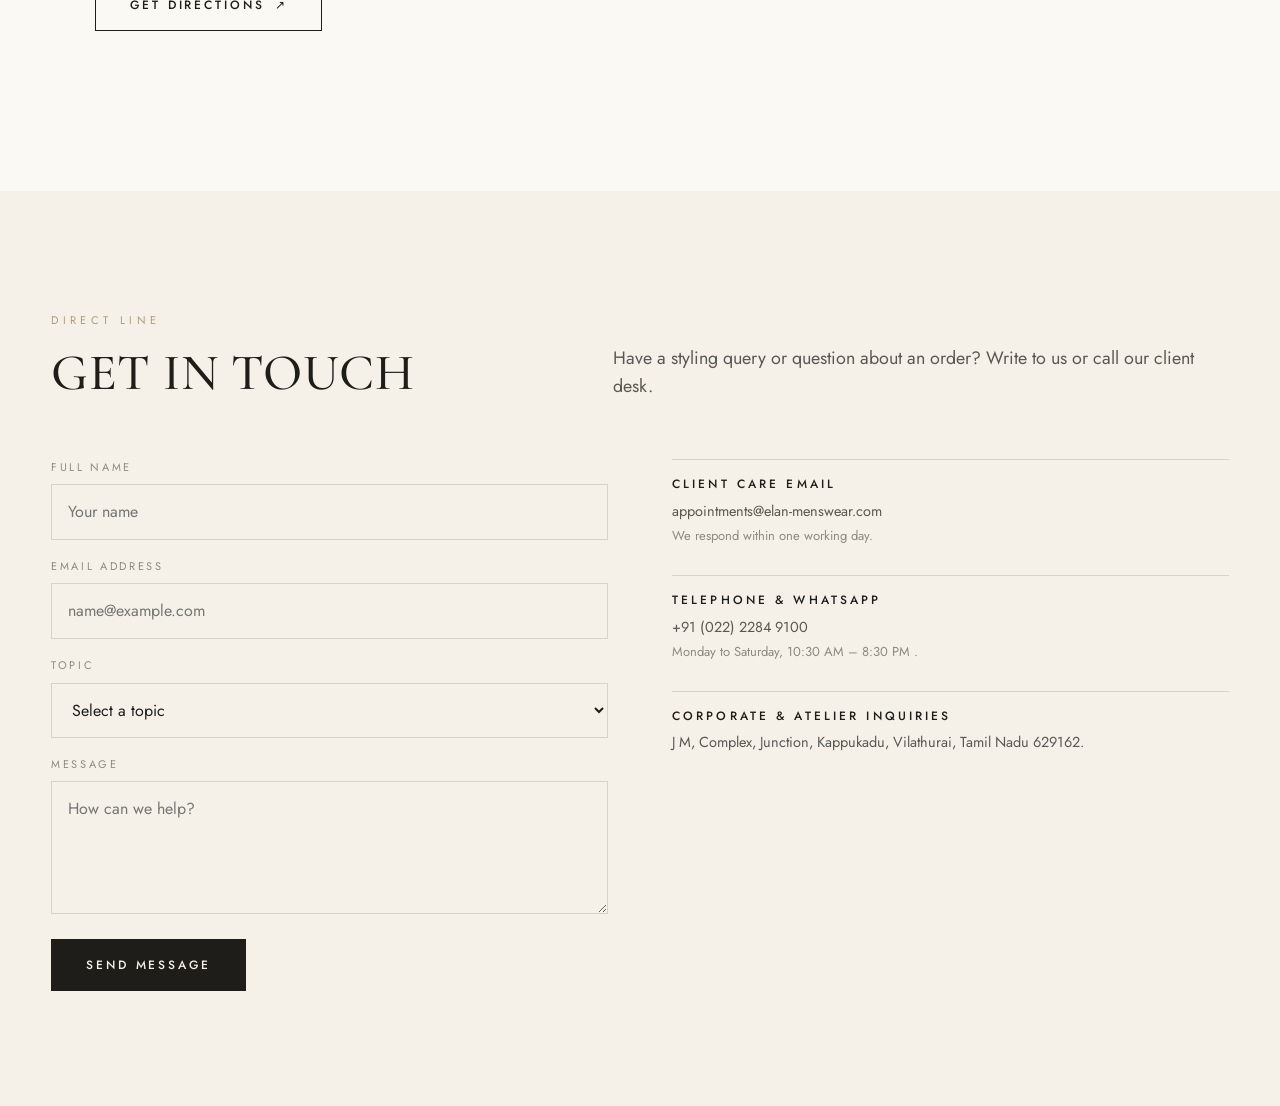
==== commit 82d8d12e: "Refactor code structure for improved readability and maintainability" ====
--- a/index.html
+++ b/index.html
@@ -324,7 +324,7 @@
                   <i>For the long evenings</i>
                 </span>
                 <span class="terrain__media">
-                  <video src="/assets/videos/Every_Journey-2.mp4" autoplay muted loop alt="Festive" width="1200" height="1200" loading="lazy" class="terrain__image">
+                  <img src="/assets/images/terrain/veshti.jpg" alt="Festive" width="1200" height="1200" loading="lazy" class="terrain__image">
                 </span>
               </a>
 
@@ -334,7 +334,7 @@
                   <i>Off-duty, still sharp</i>
                 </span>
                 <span class="terrain__media">
-                  <img src="assets/images/terrain/terrain-weekend.svg" alt="Weekend" width="1200" height="1200" loading="lazy" class="terrain__image">
+                  <img src="assets/images/terrain/weekend.jpg" alt="Weekend" width="1200" height="1200" loading="lazy" class="terrain__image">
                 </span>
               </a>
 
@@ -344,7 +344,7 @@
                   <i>Packs light, lands crisp</i>
                 </span>
                 <span class="terrain__media">
-                  <img src="assets/images/terrain/terrain-travel.svg" alt="Travel" width="1200" height="1200" loading="lazy" class="terrain__image">
+                  <img src="assets/images/terrain/travel.jpg" alt="Travel" width="1200" height="1200" loading="lazy" class="terrain__image">
                 </span>
               </a>
 
@@ -354,7 +354,7 @@
                   <i>After-hours polish</i>
                 </span>
                 <span class="terrain__media">
-                  <img src="assets/images/terrain/terrain-evening.svg" alt="Evening" width="1200" height="1200" loading="lazy" class="terrain__image">
+                  <img src="assets/images/terrain/evening.jpg" alt="Evening" width="1200" height="1200" loading="lazy" class="terrain__image">
                 </span>
               </a>
 
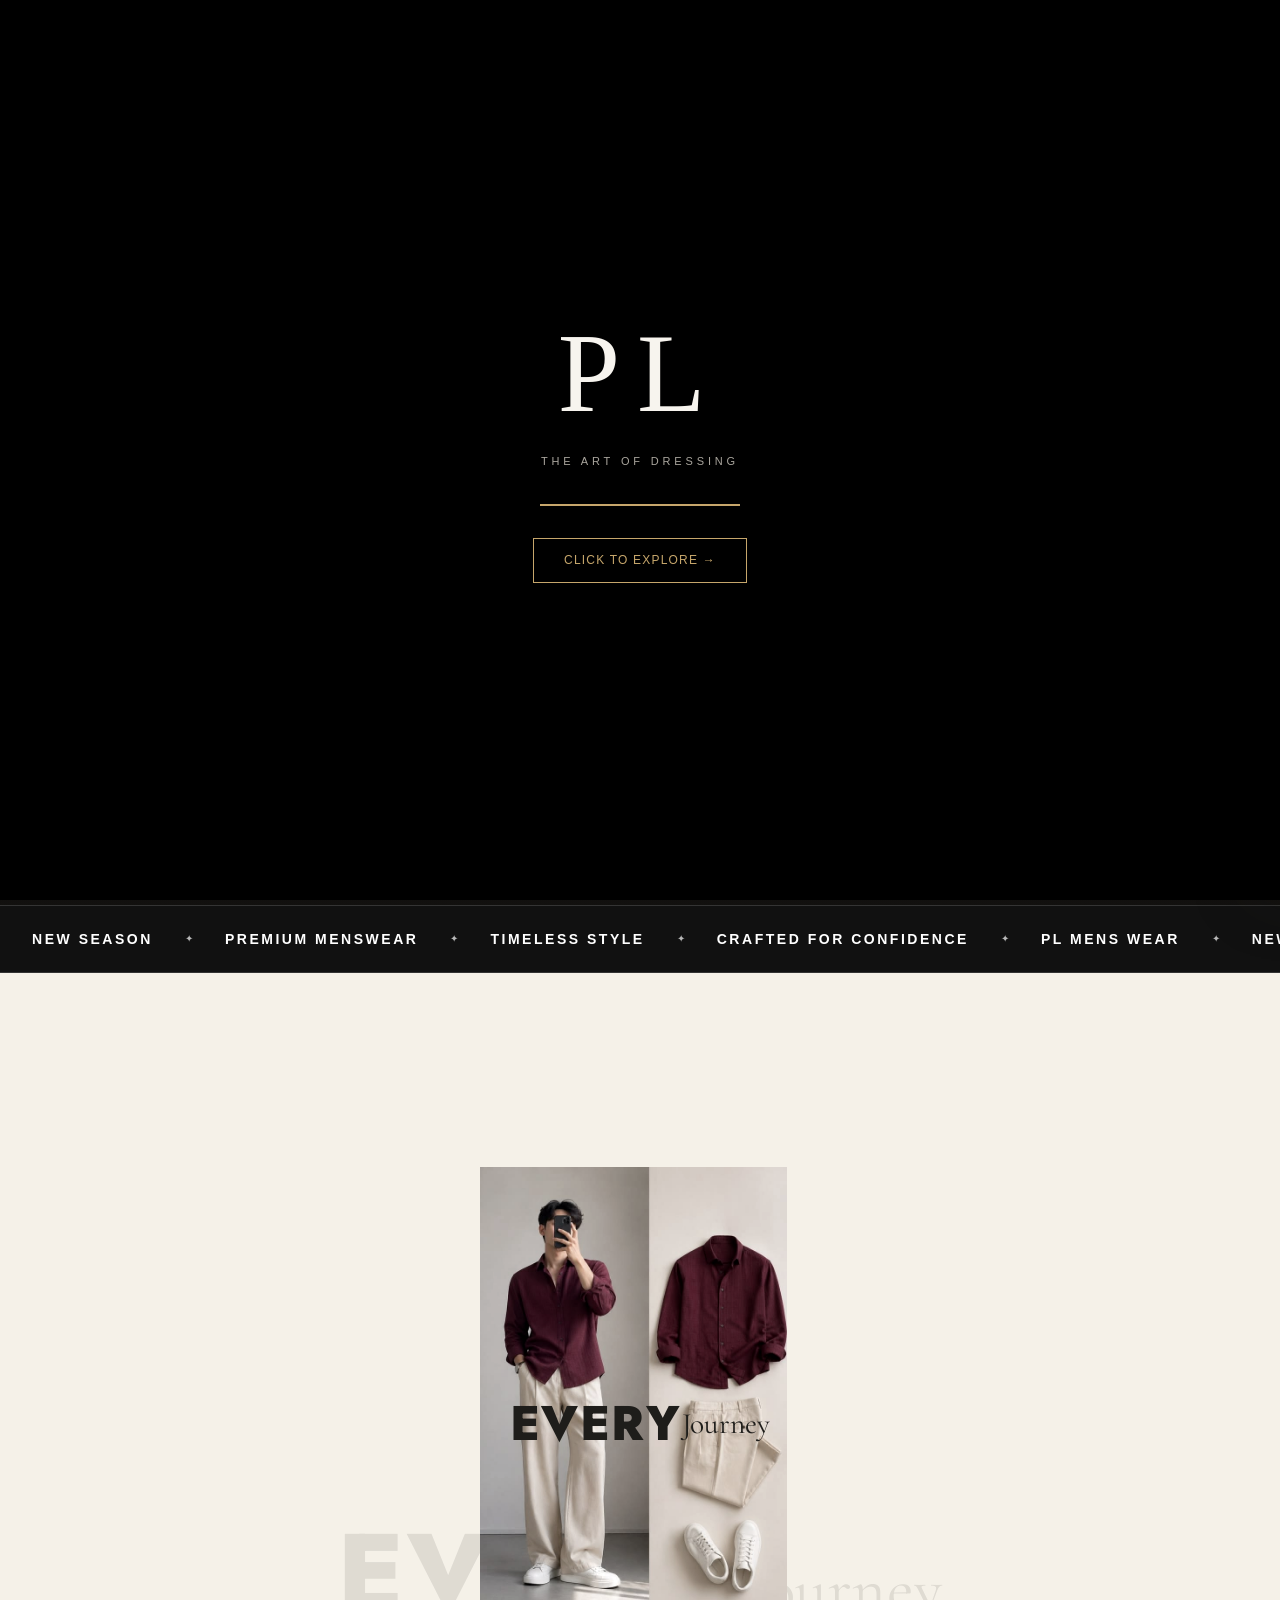
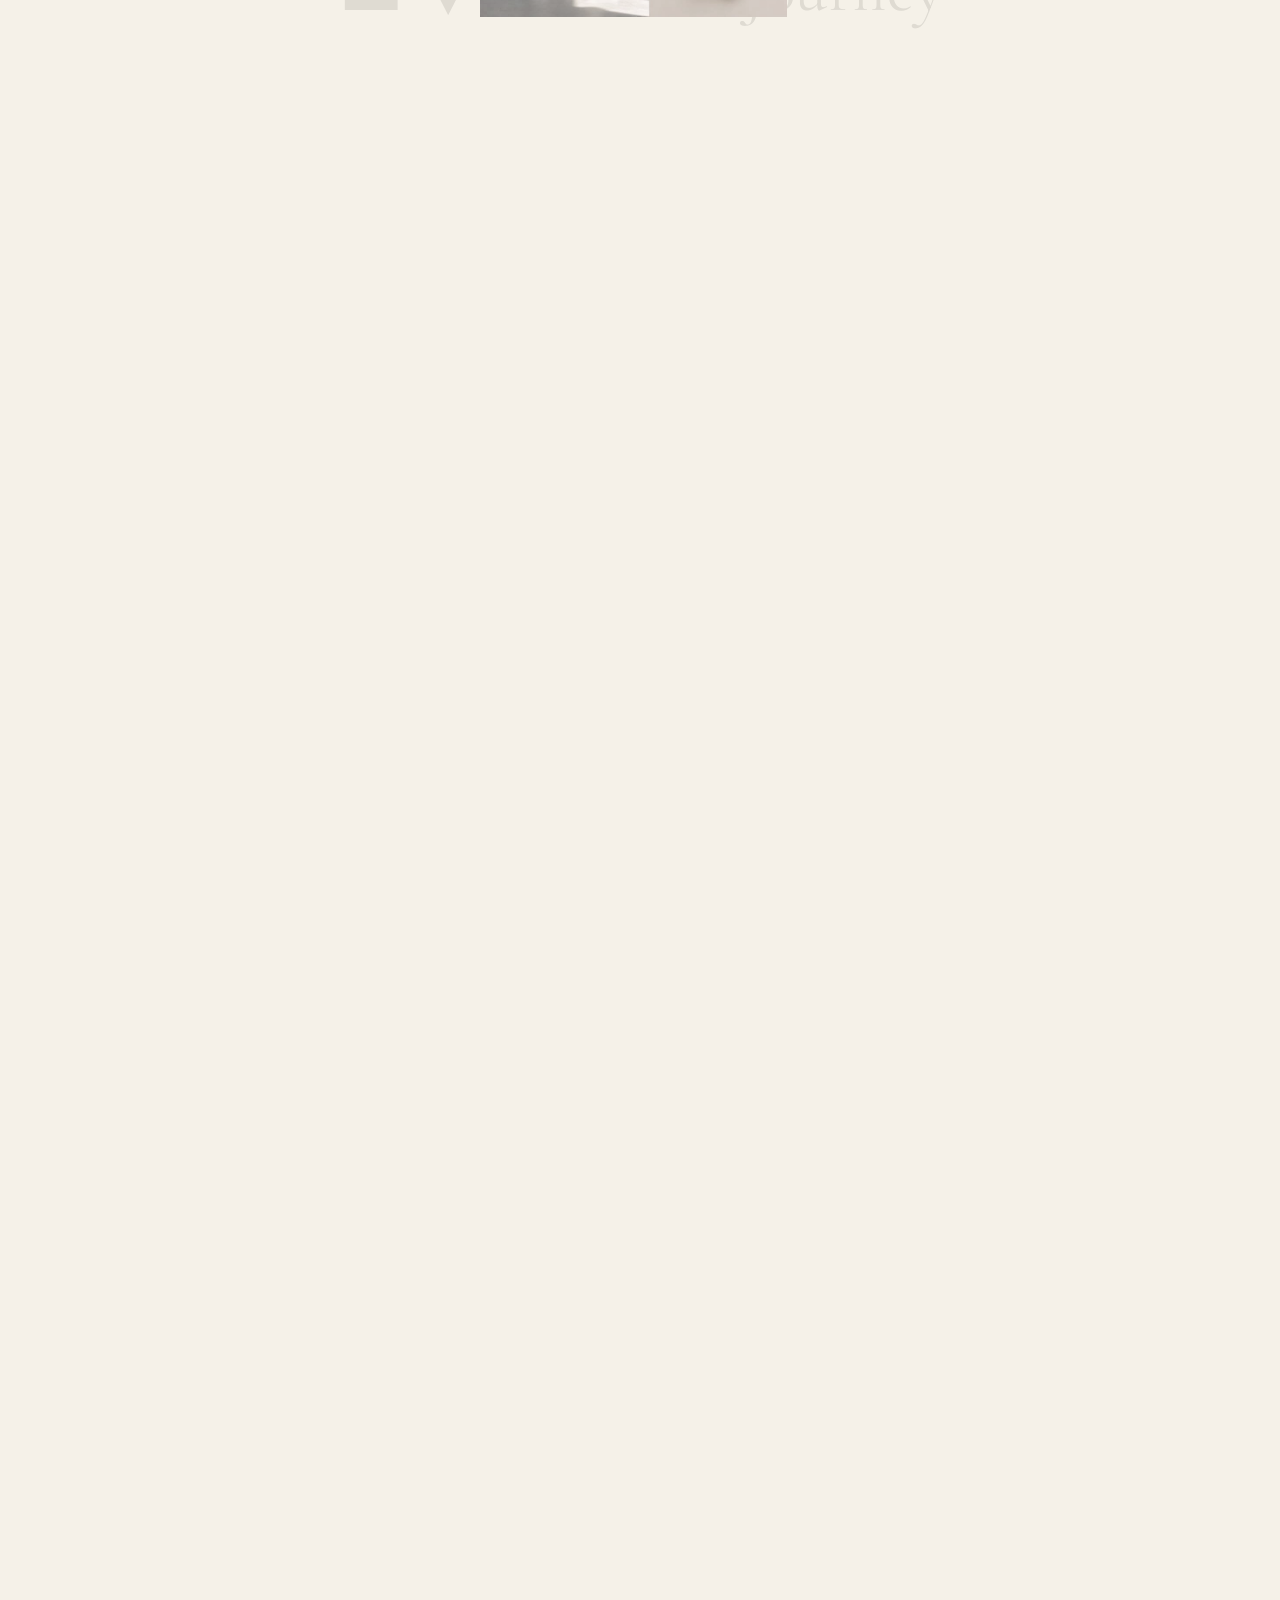
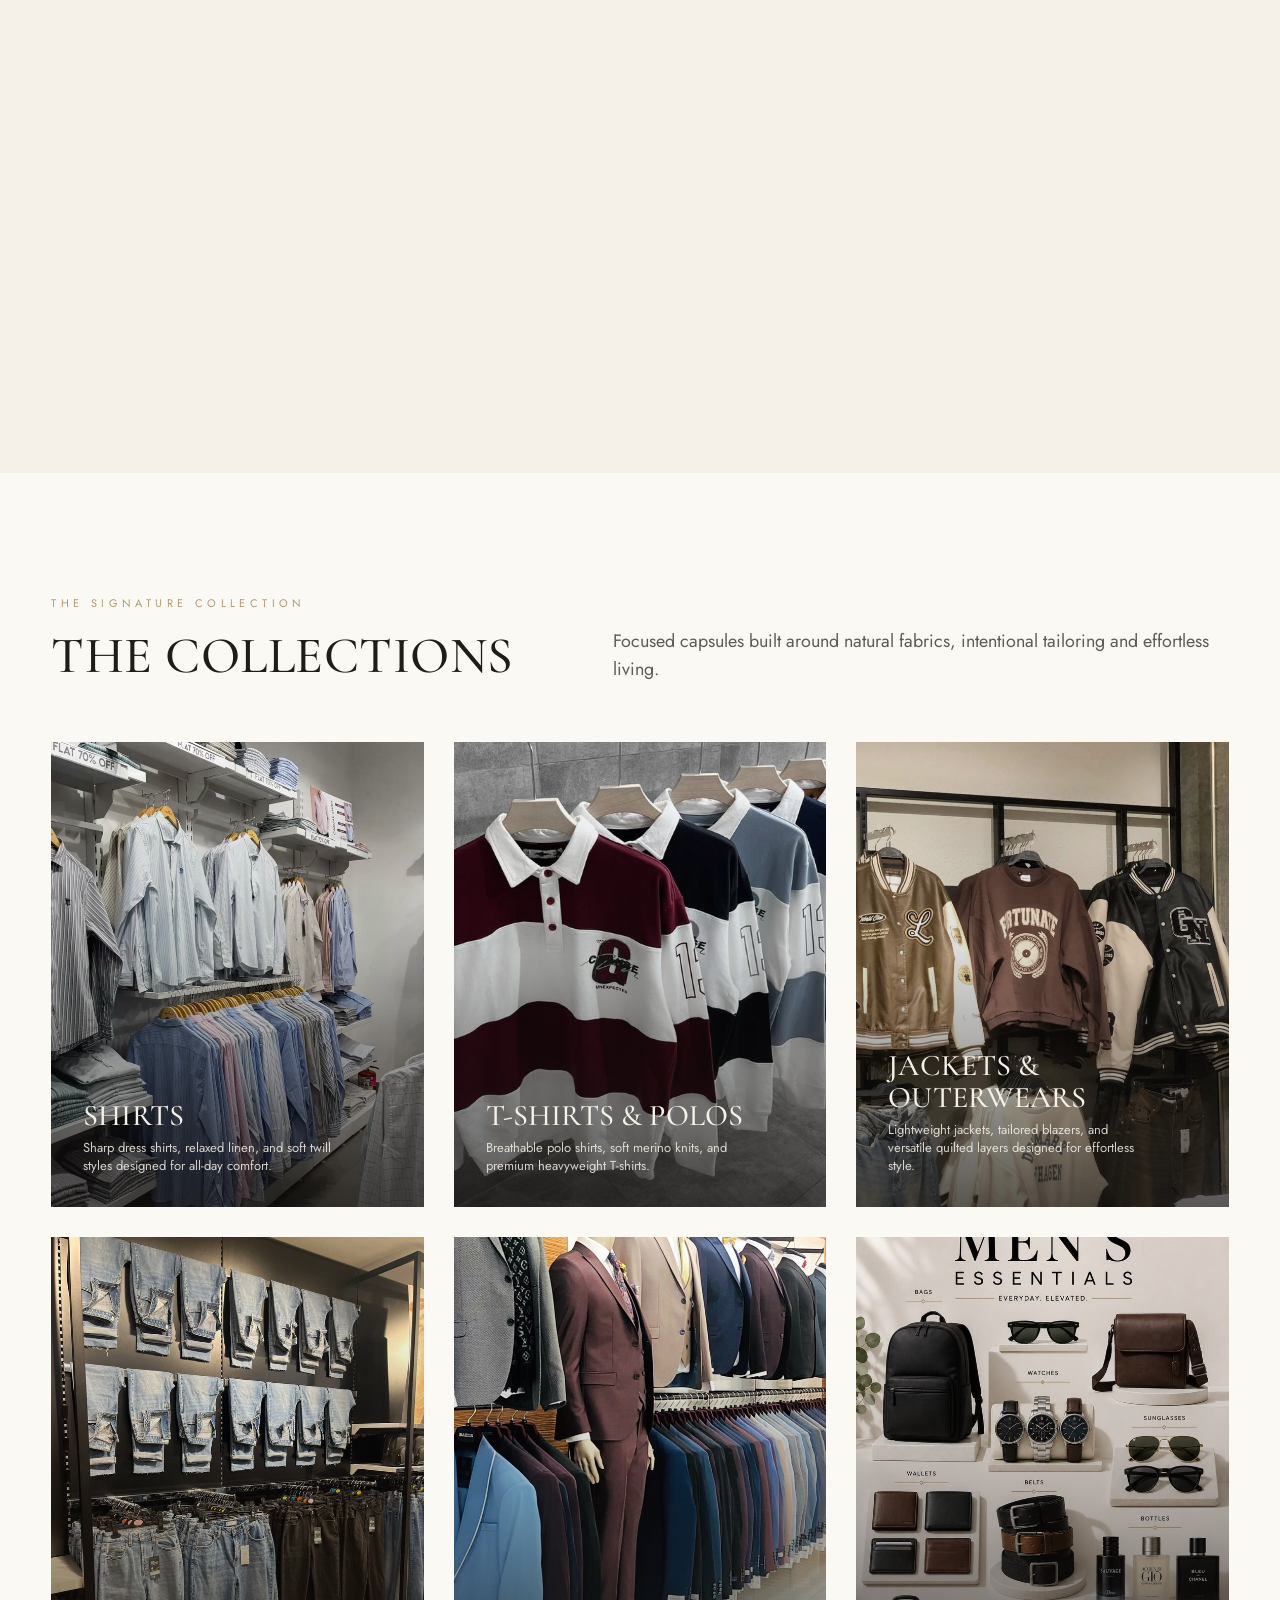
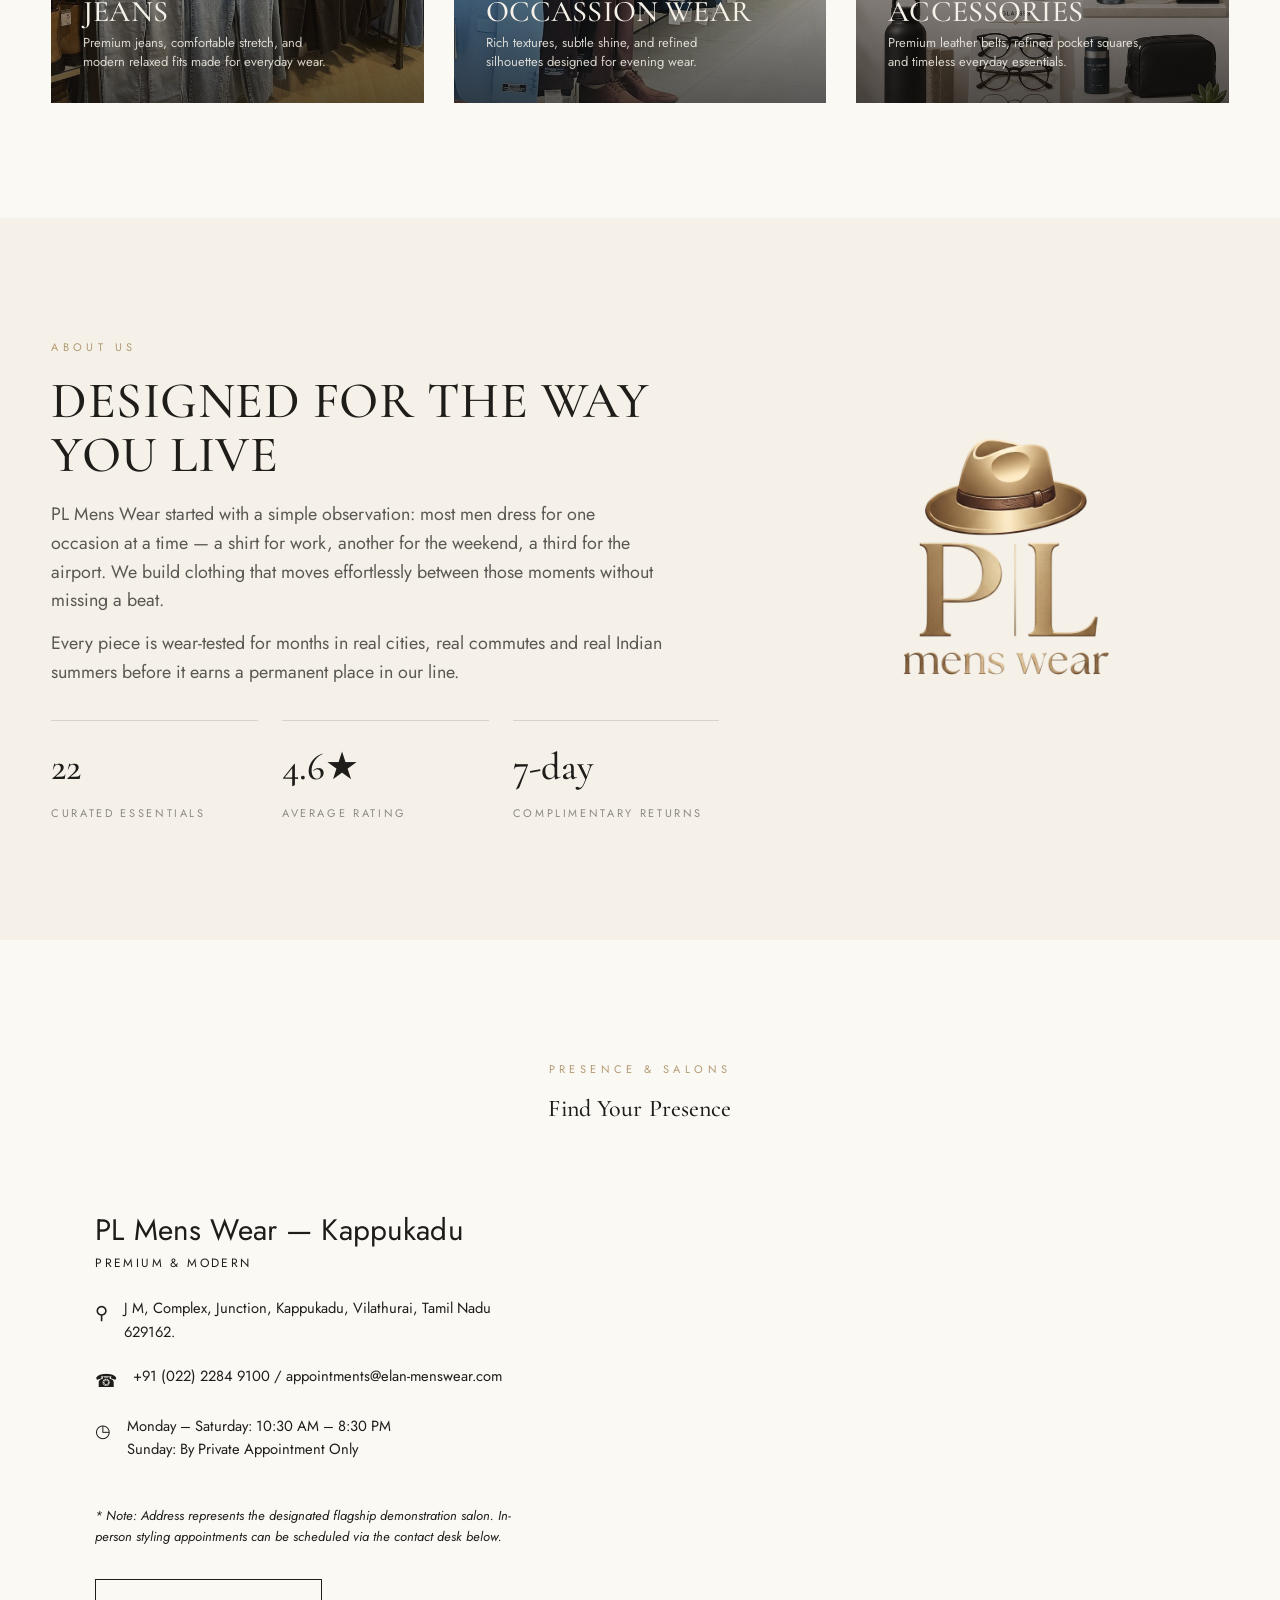
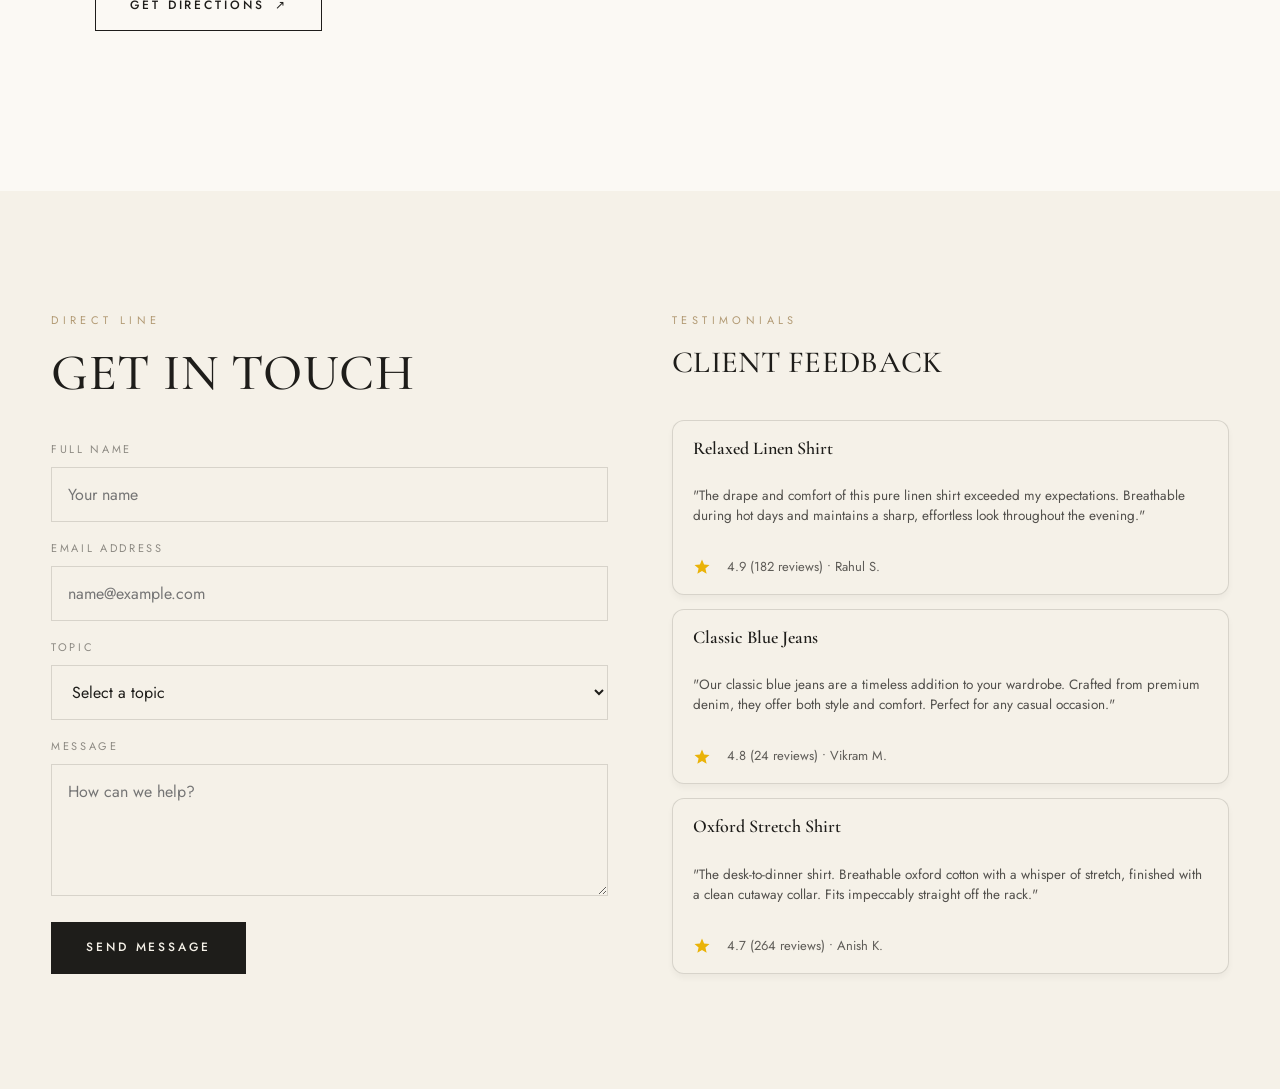
==== commit c0f98ffa: "Refactor contact section and add customer reviews layout" ====
--- a/index.html
+++ b/index.html
@@ -540,15 +540,12 @@
 
     <section class="section section--tint" id="contact" aria-labelledby="touch-title">
       <div class="container">
-        <div class="section-head">
-          <div>
-            <span class="eyebrow">Direct Line</span>
-            <h2 class="h-section" id="touch-title">Get in Touch</h2>
-          </div>
-          <p class="lead">Have a styling query or question about an order? Write to us or call our client desk.</p>
-        </div>
         <div class="contact-grid">
-          <div>
+          <div class="contact-form-column">
+            <div class="contact-heading">
+              <span class="eyebrow">Direct Line</span>
+              <h2 class="h-section" id="touch-title">Get in Touch</h2>
+            </div>
             <form class="contact-form" novalidate>
               <div class="form-field">
                 <label for="home-cf-name">Full name</label>
@@ -582,23 +579,64 @@
               </div>
             </form>
           </div>
-          <aside class="contact-aside">
-            <div class="contact-block">
-              <h3>Client Care Email</h3>
-              <p><a href="mailto:appointments@elan-menswear.com">appointments@elan-menswear.com</a></p>
-              <p style="margin-top:4px;font-size:13px;color:var(--stone)">We respond within one working day.</p>
-            </div>
-            <div class="contact-block">
-              <h3>Telephone &amp; WhatsApp</h3>
-              <p><a href="tel:+9102222849100">+91 (022) 2284 9100</a></p>
-              <p style="margin-top:4px;font-size:13px;color:var(--stone)">Monday to Saturday, 10:30 AM – 8:30 PM .</p>
-            </div>
-            <div class="contact-block">
-              <h3>Corporate &amp; Atelier Inquiries</h3>
-              <p>J M, Complex, Junction, Kappukadu, Vilathurai, Tamil Nadu 629162.</p>
-              <!-- <p style="margin-top:10px"><a class="text-link" href="#contact">View FAQs &amp; Help Desk <span class="arrow" aria-hidden="true">&rarr;</span></a></p> -->
-            </div>
-          </aside>
+          <div class="reviews-aside" aria-label="Customer Reviews">
+            <div class="reviews-heading">
+              <span class="eyebrow">Testimonials</span>
+              <h2 class="h-section">Client Feedback</h2>
+            </div>
+            <div class="reviews-list">
+              <div class="product-card">
+                <div class="card-overlay"></div>
+                <div class="card-content">
+                  <p class="product-title">Relaxed Linen Shirt</p>
+                  <p class="product-description">
+                    "The drape and comfort of this pure linen shirt exceeded my expectations. Breathable during hot days and maintains a sharp, effortless look throughout the evening."
+                  </p>
+                  <div class="rating">
+                    <svg class="star" viewBox="0 0 24 24" xmlns="http://www.w3.org/2000/svg" aria-hidden="true">
+                      <path d="M0 0h24v24H0z" fill="none"></path>
+                      <path d="M12 17.27L18.18 21l-1.64-7.03L22 9.24l-7.19-.61L12 2 9.19 8.63 2 9.24l5.46 4.73L5.82 21z"></path>
+                    </svg>
+                    <span>4.9 (182 reviews) &bull; Rahul S.</span>
+                  </div>
+                </div>
+              </div>
+
+              <div class="product-card">
+                <div class="card-overlay"></div>
+                <div class="card-content">
+                  <p class="product-title">Classic Blue Jeans</p>
+                  <p class="product-description">
+                    "Our classic blue jeans are a timeless addition to your wardrobe. Crafted from premium denim, they offer both style and comfort. Perfect for any casual occasion."
+                  </p>
+                  <div class="rating">
+                    <svg class="star" viewBox="0 0 24 24" xmlns="http://www.w3.org/2000/svg" aria-hidden="true">
+                      <path d="M0 0h24v24H0z" fill="none"></path>
+                      <path d="M12 17.27L18.18 21l-1.64-7.03L22 9.24l-7.19-.61L12 2 9.19 8.63 2 9.24l5.46 4.73L5.82 21z"></path>
+                    </svg>
+                    <span>4.8 (24 reviews) &bull; Vikram M.</span>
+                  </div>
+                </div>
+              </div>
+
+              <div class="product-card">
+                <div class="card-overlay"></div>
+                <div class="card-content">
+                  <p class="product-title">Oxford Stretch Shirt</p>
+                  <p class="product-description">
+                    "The desk-to-dinner shirt. Breathable oxford cotton with a whisper of stretch, finished with a clean cutaway collar. Fits impeccably straight off the rack."
+                  </p>
+                  <div class="rating">
+                    <svg class="star" viewBox="0 0 24 24" xmlns="http://www.w3.org/2000/svg" aria-hidden="true">
+                      <path d="M0 0h24v24H0z" fill="none"></path>
+                      <path d="M12 17.27L18.18 21l-1.64-7.03L22 9.24l-7.19-.61L12 2 9.19 8.63 2 9.24l5.46 4.73L5.82 21z"></path>
+                    </svg>
+                    <span>4.7 (264 reviews) &bull; Anish K.</span>
+                  </div>
+                </div>
+              </div>
+            </div>
+          </div>
         </div>
       </div>
     </section>
--- a/css/hero.css
+++ b/css/hero.css
@@ -108,9 +108,9 @@
 @media (prefers-reduced-motion: reduce) { .marquee__track { animation: none; } }
 
 /* If they need different keyframe animations */
-.hero__title1 { animation: hero__title1 4.0s ease forwards; }
-.hero__title2 { animation: hero__title2 3.2s ease forwards; }
-.hero__title3 { animation: hero__title3 3.5s ease forwards; }
+.hero__title1 { animation: hero__title1 5.0s ease forwards; }
+.hero__title2 { animation: hero__title2 5.2s ease forwards; }
+.hero__title3 { animation: hero__title3 5s ease forwards; }
 
 
 @keyframes hero__title1{  
--- a/css/sections.css
+++ b/css/sections.css
@@ -118,7 +118,9 @@
 .stat span { font-size: 11px; letter-spacing: 0.24em; text-transform: uppercase; color: var(--stone); }
 
 /* ---------- Contact ---------- */
-.contact-grid { display: grid; grid-template-columns: 1fr 1fr; gap: clamp(32px, 5vw, 72px); align-items: start; }
+.contact-grid { display: grid; grid-template-columns: 1fr 1fr; gap: clamp(32px, 5vw, 72px); align-items: stretch; }
+.contact-form-column { display: flex; flex-direction: column; }
+.contact-heading { margin-bottom: clamp(24px, 3.5vw, 40px); }
 .contact-form { display: grid; gap: 18px; }
 .form-field label { display: block; font-size: 11px; letter-spacing: 0.24em; text-transform: uppercase; color: var(--stone); margin-bottom: 8px; }
 .form-field input, .form-field select, .form-field textarea {
@@ -129,11 +131,118 @@
 .form-field .error-msg { display: none; color: var(--burgundy); font-size: 12px; margin-top: 6px; }
 .form-field.has-error input, .form-field.has-error textarea, .form-field.has-error select { border-color: var(--burgundy); }
 .form-field.has-error .error-msg { display: block; }
-.contact-aside { display: grid; gap: 28px; }
-.contact-block { border-top: 1px solid var(--line); padding-top: 18px; }
-.contact-block h3 { font-family: var(--sans); font-size: 12px; letter-spacing: 0.26em; text-transform: uppercase; font-weight: 500; }
-.contact-block p { margin-top: 8px; color: rgba(30,29,26,0.72); font-size: 14.5px; }
-.contact-block a:hover { text-decoration: underline; text-underline-offset: 3px; }
+/* ---------- Reviews & Customer Feedback ---------- */
+.reviews-aside {
+  display: flex;
+  flex-direction: column;
+  height: 100%;
+}
+
+.reviews-heading {
+  margin-bottom: clamp(24px, 3.5vw, 40px);
+}
+
+.reviews-heading .h-section {
+  font-size: clamp(22px, 2.4vw, 34px);
+}
+
+
+
+.reviews-list {
+  display: flex;
+  flex-direction: column;
+  justify-content: space-between;
+  gap: 14px;
+  flex: 1;
+}
+
+.product-card {
+  width: 100%;
+  flex: 1;
+  display: flex;
+  flex-direction: column;
+  justify-content: center;
+  position: relative;
+  overflow: hidden;
+  background: var(--ivory);
+  border: 1px solid var(--line);
+  border-radius: 12px;
+  box-shadow: 0 4px 6px rgba(0, 0, 0, 0.04);
+  transform: scale(1);
+  transition: transform 0.4s ease, box-shadow 0.4s ease;
+}
+
+.product-card:hover {
+  transform: translateY(-2px);
+  box-shadow: 0 8px 18px rgba(0, 0, 0, 0.08);
+}
+
+/* Hover gradient effect */
+.card-overlay {
+  position: absolute;
+  inset: 0;
+  background: linear-gradient(135deg, rgba(245, 241, 232, 0.6), #ffffff);
+  opacity: 0;
+  filter: blur(12px);
+  transition: opacity 0.5s ease;
+  pointer-events: none;
+}
+
+.product-card:hover .card-overlay {
+  opacity: 0.3;
+}
+
+/* Card content */
+.card-content {
+  position: relative;
+  z-index: 2;
+  padding: 16px 20px;
+  display: flex;
+  flex-direction: column;
+  justify-content: space-between;
+  height: 100%;
+}
+
+/* Title */
+.product-title {
+  margin: 0;
+  font-family: var(--serif);
+  font-size: 18px;
+  font-weight: 600;
+  color: var(--ink);
+  line-height: 1.25;
+}
+
+/* Description */
+.product-description {
+  margin: 6px 0 0;
+  font-size: 13.5px;
+  line-height: 1.5;
+  color: rgba(30, 29, 26, 0.76);
+}
+
+/* Rating */
+.product-card .rating {
+  display: flex;
+  align-items: center;
+  margin-top: 10px;
+  color: rgba(30, 29, 26, 0.7);
+  font-size: 13px;
+}
+
+/* Star */
+.product-card .star {
+  width: 18px;
+  height: 18px;
+  fill: #eab308;
+  flex-shrink: 0;
+}
+
+.product-card .rating span {
+  margin-left: 8px;
+}
+
+
 
 /* ---------- FAQ (contact) ---------- */
 .faq-list { max-width: 780px; margin-inline: auto; }
--- a/css/location.css
+++ b/css/location.css
@@ -1,125 +1,157 @@
-
-.locations-container {
-  display: grid;
-  grid-template-columns: 1fr 1.2fr;
-  gap: clamp(2rem, 4vw, 4rem);
-  align-items: stretch;
-}
-
-.store-tabs {
-  display: flex;
-  gap: 0.75rem;
-  margin-bottom: 2rem;
-}
-
-.store-tab-btn {
-  font-size: 0.78rem;
-  text-transform: uppercase;
-  letter-spacing: 0.16em;
-  padding: 0.6rem 1.25rem;
-  border: 1px solid var(--border-subtle);
-  color: var(--text-secondary);
-  background: rgba(255, 255, 255, 0.02);
-  transition: all var(--transition-fast);
-}
-
-.store-tab-btn.active,
-.store-tab-btn:hover {
-  background: var(--accent-gold);
-  border-color: var(--accent-gold);
-  color: #101010;
-}
-
-.store-info-card {
-  background: var(--bg-surface);
-  border: 1px solid var(--border-subtle);
-  padding: clamp(1.75rem, 3.5vw, 2.75rem);
-  position: relative;
-  display: none;
-}
-
-.store-info-card.active {
-  display: block;
-}
-
-.store-info-card__name {
-  font-family: var(--font-serif);
-  font-size: 1.85rem;
-  color: var(--text-primary);
-  font-weight: 400;
-  margin-bottom: 0.5rem;
-}
-
-.store-info-card__type {
-  font-size: 0.75rem;
-  letter-spacing: 0.2em;
-  text-transform: uppercase;
-  color: var(--accent-gold);
-  margin-bottom: 1.5rem;
-}
-
-.store-detail-row {
-  display: flex;
-  align-items: flex-start;
-  gap: 1rem;
-  margin-bottom: 1.25rem;
-  font-size: 0.92rem;
-  color: var(--text-secondary);
-  line-height: 1.6;
-}
-
-.store-detail-icon {
-  color: var(--accent-gold);
-  font-size: 1.1rem;
-  flex-shrink: 0;
-  margin-top: 2px;
-}
-
-.store-note {
-  margin-top: 1.5rem;
-  padding-top: 1.25rem;
-  border-top: 1px solid var(--border-subtle);
-  font-size: 0.8125rem;
-  color: var(--text-muted);
-  font-style: italic;
-}
-
-.map-wrapper {
-  position: relative;
-  border: 1px solid var(--border-subtle);
-  min-height: 460px;
-  background: var(--bg-secondary);
-  overflow: hidden;
-}
-
-.map-iframe {
-  width: 100%;
-  height: 100%;
-  min-height: 460px;
-  border: 0;
-  filter: invert(90%) hue-rotate(180deg) contrast(95%);
-  transition: filter var(--transition-normal);
-}
-
-.map-wrapper:hover .map-iframe {
-  filter: invert(90%) hue-rotate(180deg) contrast(100%);
-}
-
-.map-badge {
-  position: absolute;
-  bottom: 1.25rem;
-  right: 1.25rem;
-  background: rgba(16, 16, 16, 0.85);
-  backdrop-filter: blur(8px);
-  border: 1px solid var(--border-subtle);
-  padding: 0.5rem 1rem;
-  font-size: 0.72rem;
-  letter-spacing: 0.14em;
-  text-transform: uppercase;
-  color: var(--accent-gold);
-}
-
-.section-header {
-    text-align:center;
-    margin-bottom:3rem;
-}+
+.locations-container {
+  display: grid;
+  grid-template-columns: 1fr 1.2fr;
+  gap: clamp(2rem, 4vw, 4rem);
+  align-items: stretch;
+}
+
+.store-tabs {
+  display: flex;
+  gap: 0.75rem;
+  margin-bottom: 2rem;
+}
+
+.store-tab-btn {
+  font-size: 0.78rem;
+  text-transform: uppercase;
+  letter-spacing: 0.16em;
+  padding: 0.6rem 1.25rem;
+  border: 1px solid var(--border-subtle);
+  color: var(--text-secondary);
+  background: rgba(255, 255, 255, 0.02);
+  transition: all var(--transition-fast);
+}
+
+.store-tab-btn.active,
+.store-tab-btn:hover {
+  background: var(--accent-gold);
+  border-color: var(--accent-gold);
+  color: #101010;
+}
+
+.store-info-card {
+  background: var(--bg-surface);
+  border: 1px solid var(--border-subtle);
+  padding: clamp(1.75rem, 3.5vw, 2.75rem);
+  position: relative;
+  display: none;
+}
+
+.store-info-card.active {
+  display: block;
+}
+
+.store-info-card__name {
+  font-family: var(--font-serif);
+  font-size: 1.85rem;
+  color: var(--text-primary);
+  font-weight: 400;
+  margin-bottom: 0.5rem;
+}
+
+.store-info-card__type {
+  font-size: 0.75rem;
+  letter-spacing: 0.2em;
+  text-transform: uppercase;
+  color: var(--accent-gold);
+  margin-bottom: 1.5rem;
+}
+
+.store-detail-row {
+  display: flex;
+  align-items: flex-start;
+  gap: 1rem;
+  margin-bottom: 1.25rem;
+  font-size: 0.92rem;
+  color: var(--text-secondary);
+  line-height: 1.6;
+}
+
+.store-detail-icon {
+  color: var(--accent-gold);
+  font-size: 1.1rem;
+  flex-shrink: 0;
+  margin-top: 2px;
+}
+
+.store-note {
+  margin-top: 1.5rem;
+  padding-top: 1.25rem;
+  border-top: 1px solid var(--border-subtle);
+  font-size: 0.8125rem;
+  color: var(--text-muted);
+  font-style: italic;
+}
+
+.map-wrapper {
+  position: relative;
+  border: 1px solid var(--border-subtle);
+  min-height: 460px;
+  background: var(--bg-secondary);
+  overflow: hidden;
+}
+
+.map-iframe {
+  width: 100%;
+  height: 100%;
+  min-height: 460px;
+  border: 0;
+  filter: invert(90%) hue-rotate(180deg) contrast(95%);
+  transition: filter var(--transition-normal);
+}
+
+.map-wrapper:hover .map-iframe {
+  filter: invert(90%) hue-rotate(180deg) contrast(100%);
+}
+
+.map-badge {
+  position: absolute;
+  bottom: 1.25rem;
+  right: 1.25rem;
+  background: rgba(16, 16, 16, 0.85);
+  backdrop-filter: blur(8px);
+  border: 1px solid var(--border-subtle);
+  padding: 0.5rem 1rem;
+  font-size: 0.72rem;
+  letter-spacing: 0.14em;
+  text-transform: uppercase;
+  color: var(--accent-gold);
+}
+
+.section-header {
+    text-align:center;
+    margin-bottom:3rem;
+}
+
+/* =========================================
+   RESPONSIVE (MOBILE)
+   ========================================= */
+@media (max-width: 900px) {
+  .locations-container {
+    grid-template-columns: 1fr;
+    gap: 2rem;
+  }
+
+  .locations-details {
+    order: 1;
+    width: 100%;
+    opacity: 1 !important;
+    transform: none !important;
+  }
+
+  .map-wrapper {
+    order: 2;
+    width: 100%;
+    min-height: 350px;
+    height: 350px;
+    opacity: 1 !important;
+    transform: none !important;
+  }
+
+  .map-iframe {
+    width: 100%;
+    height: 100%;
+    min-height: 350px;
+  }
+}
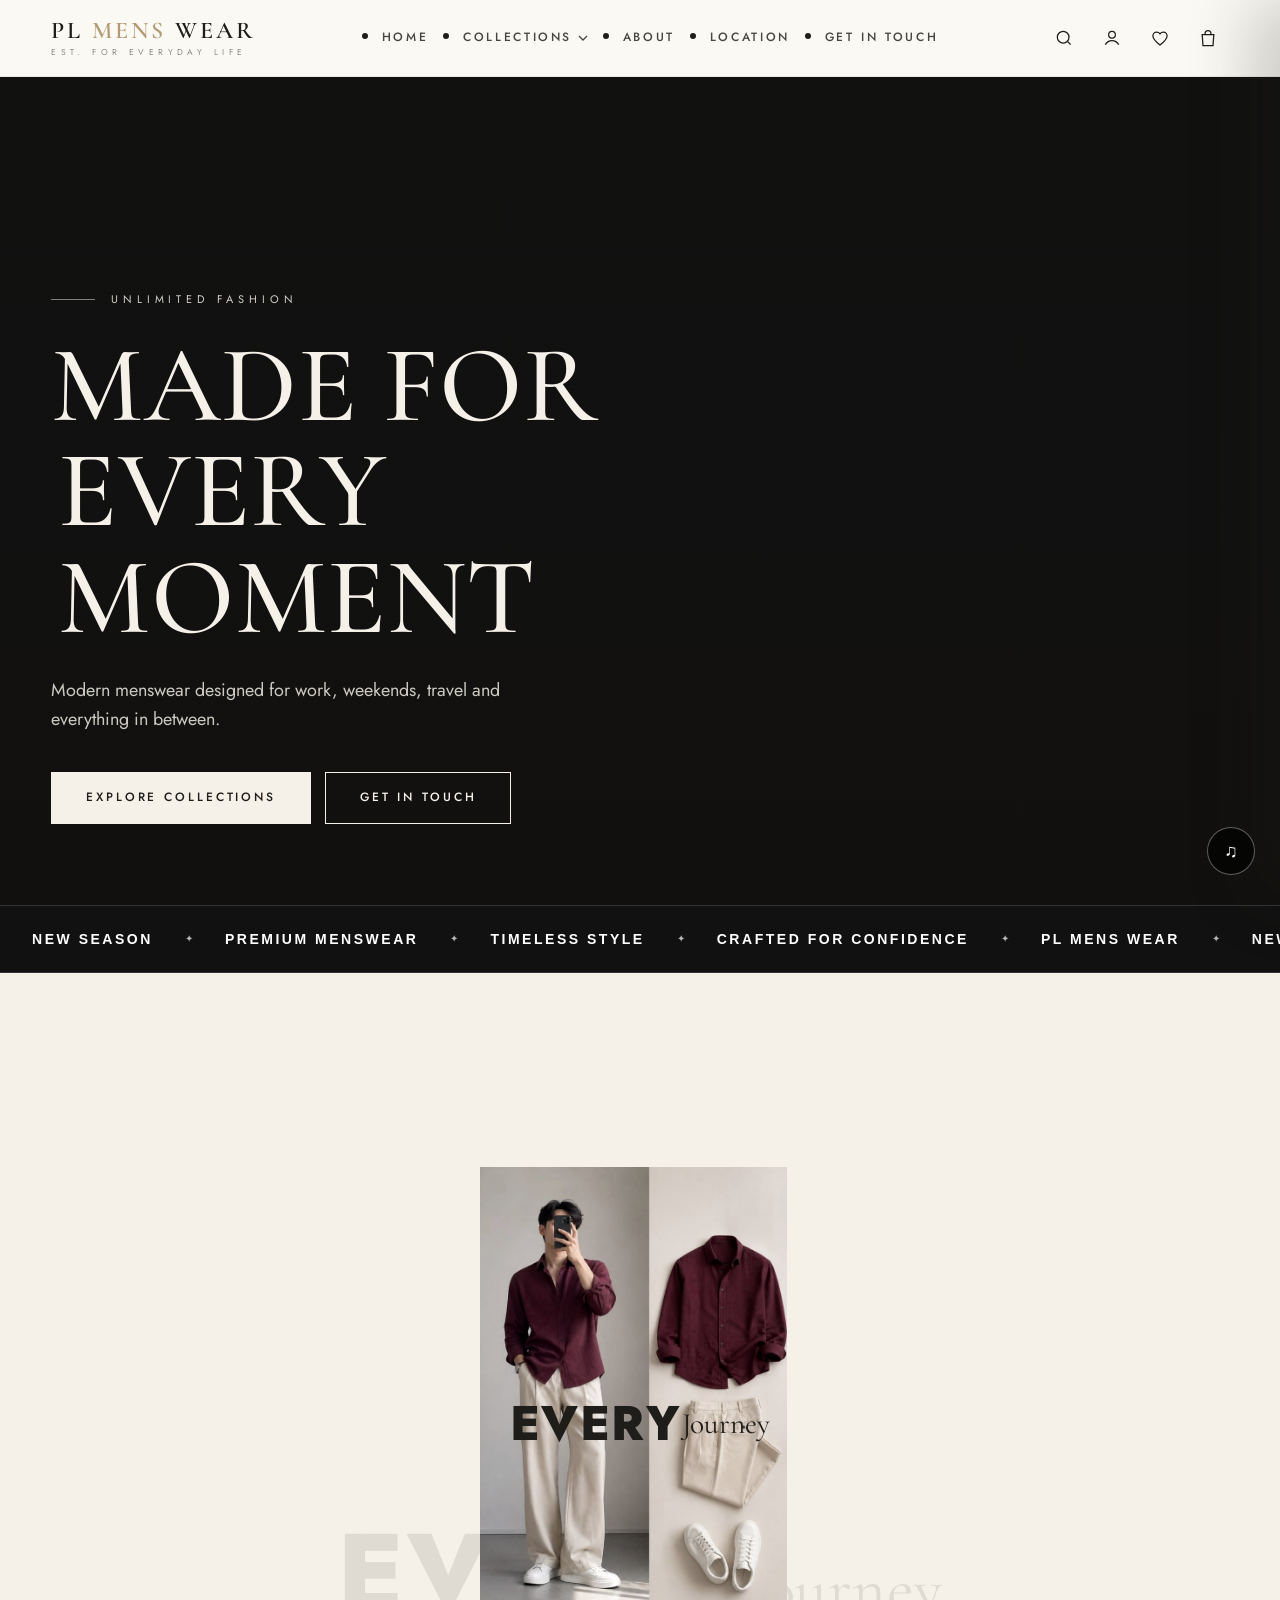
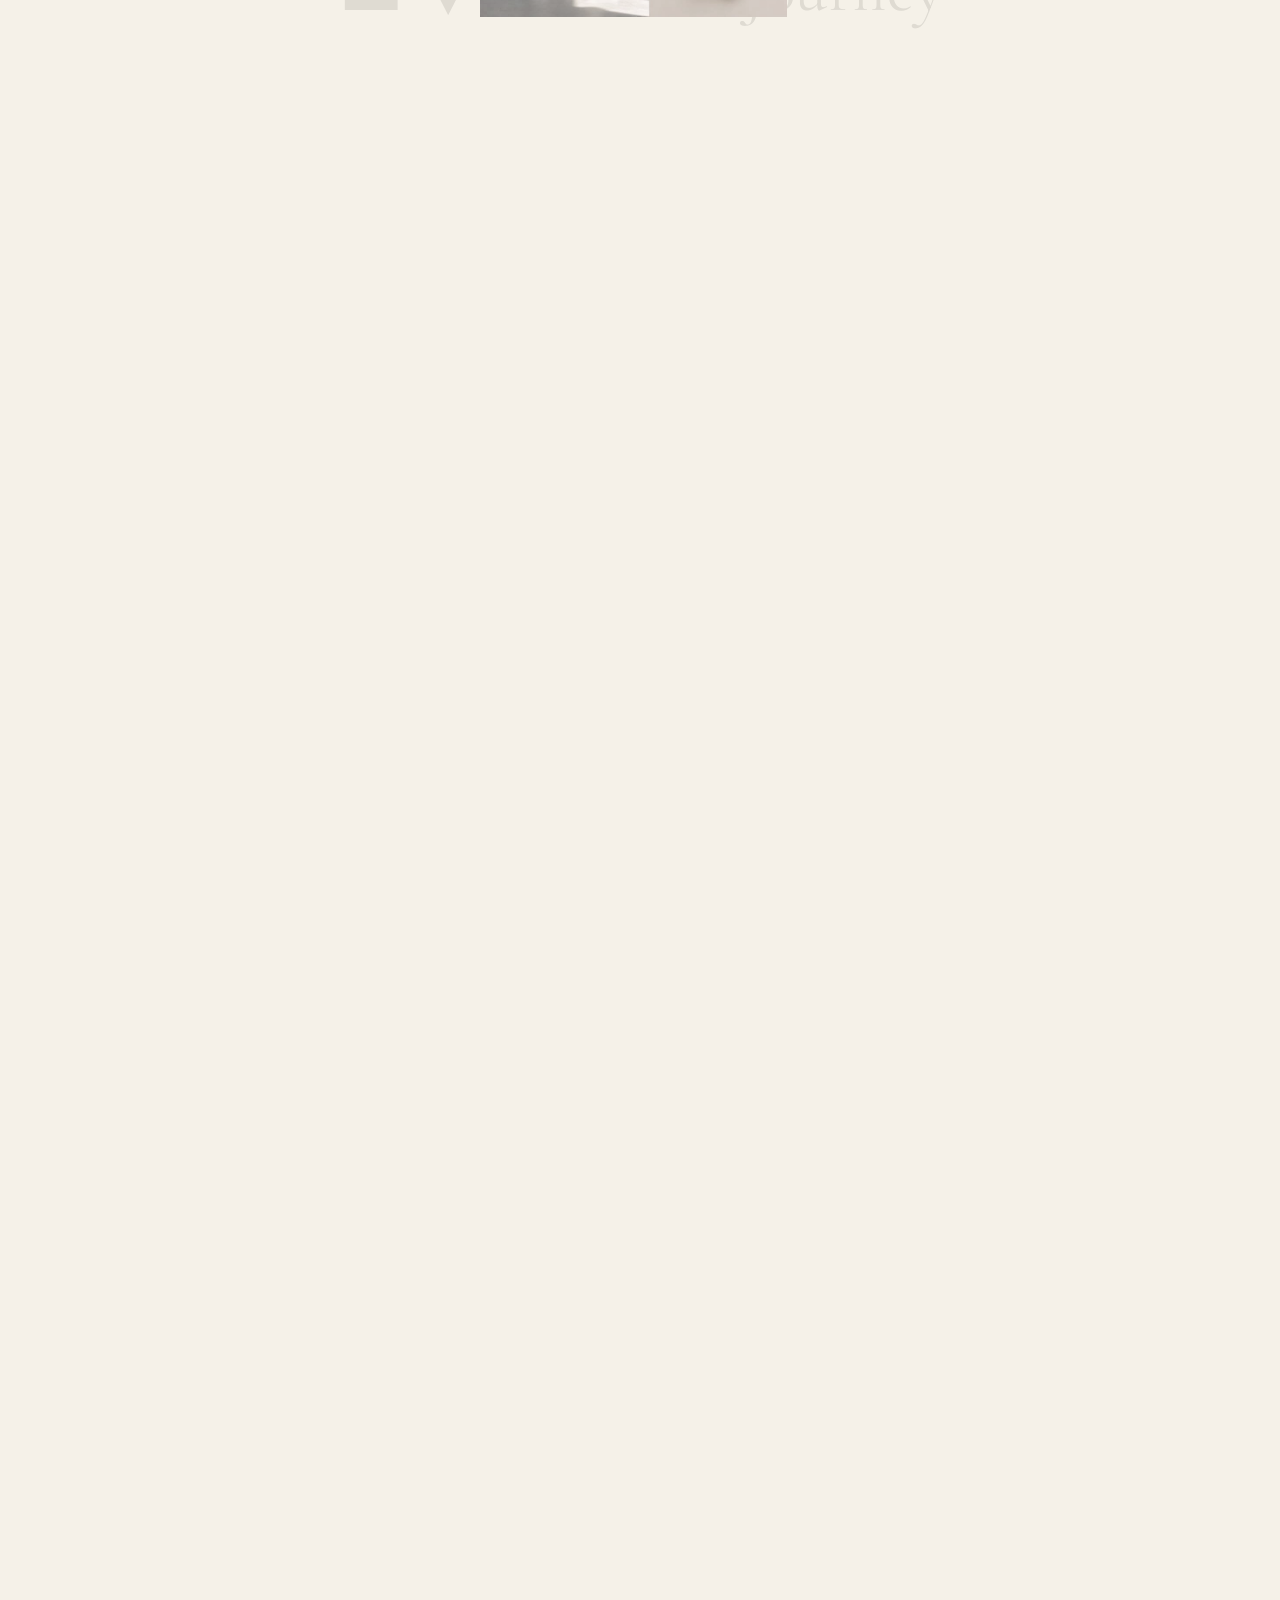
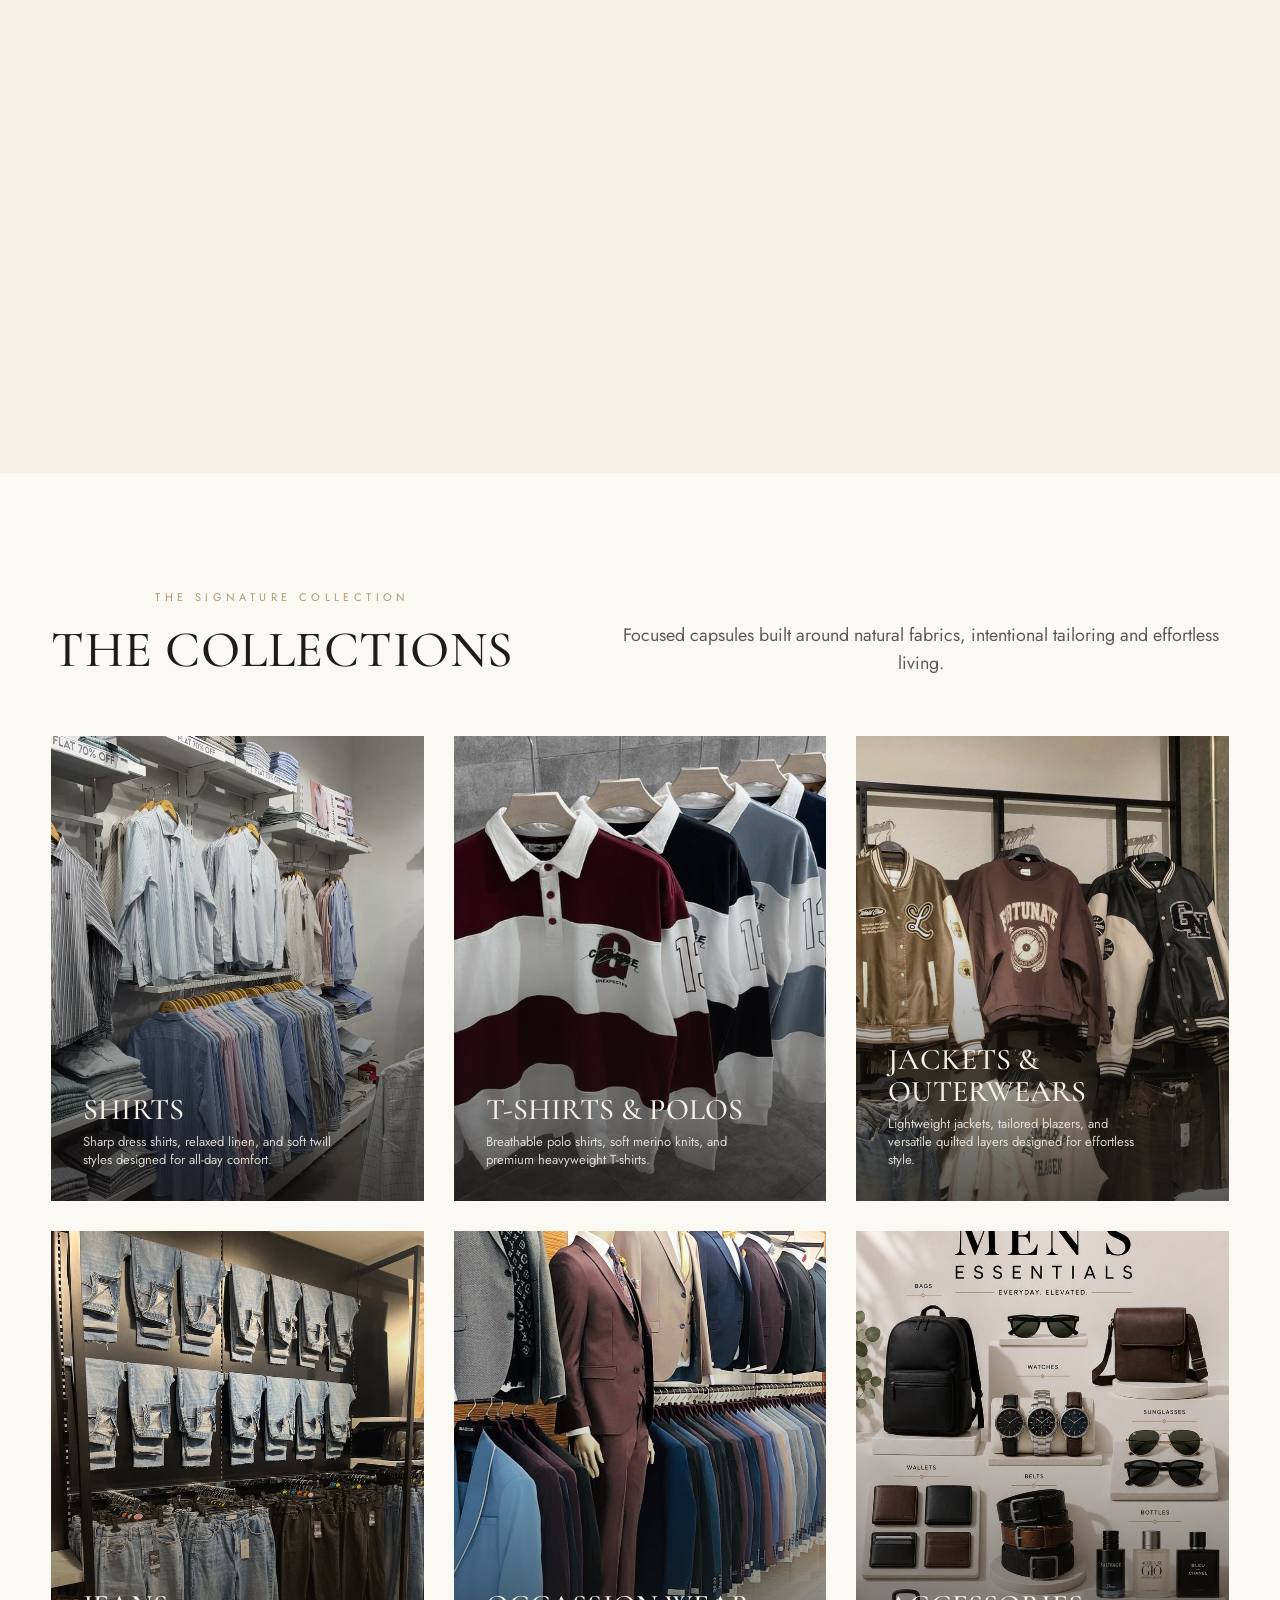
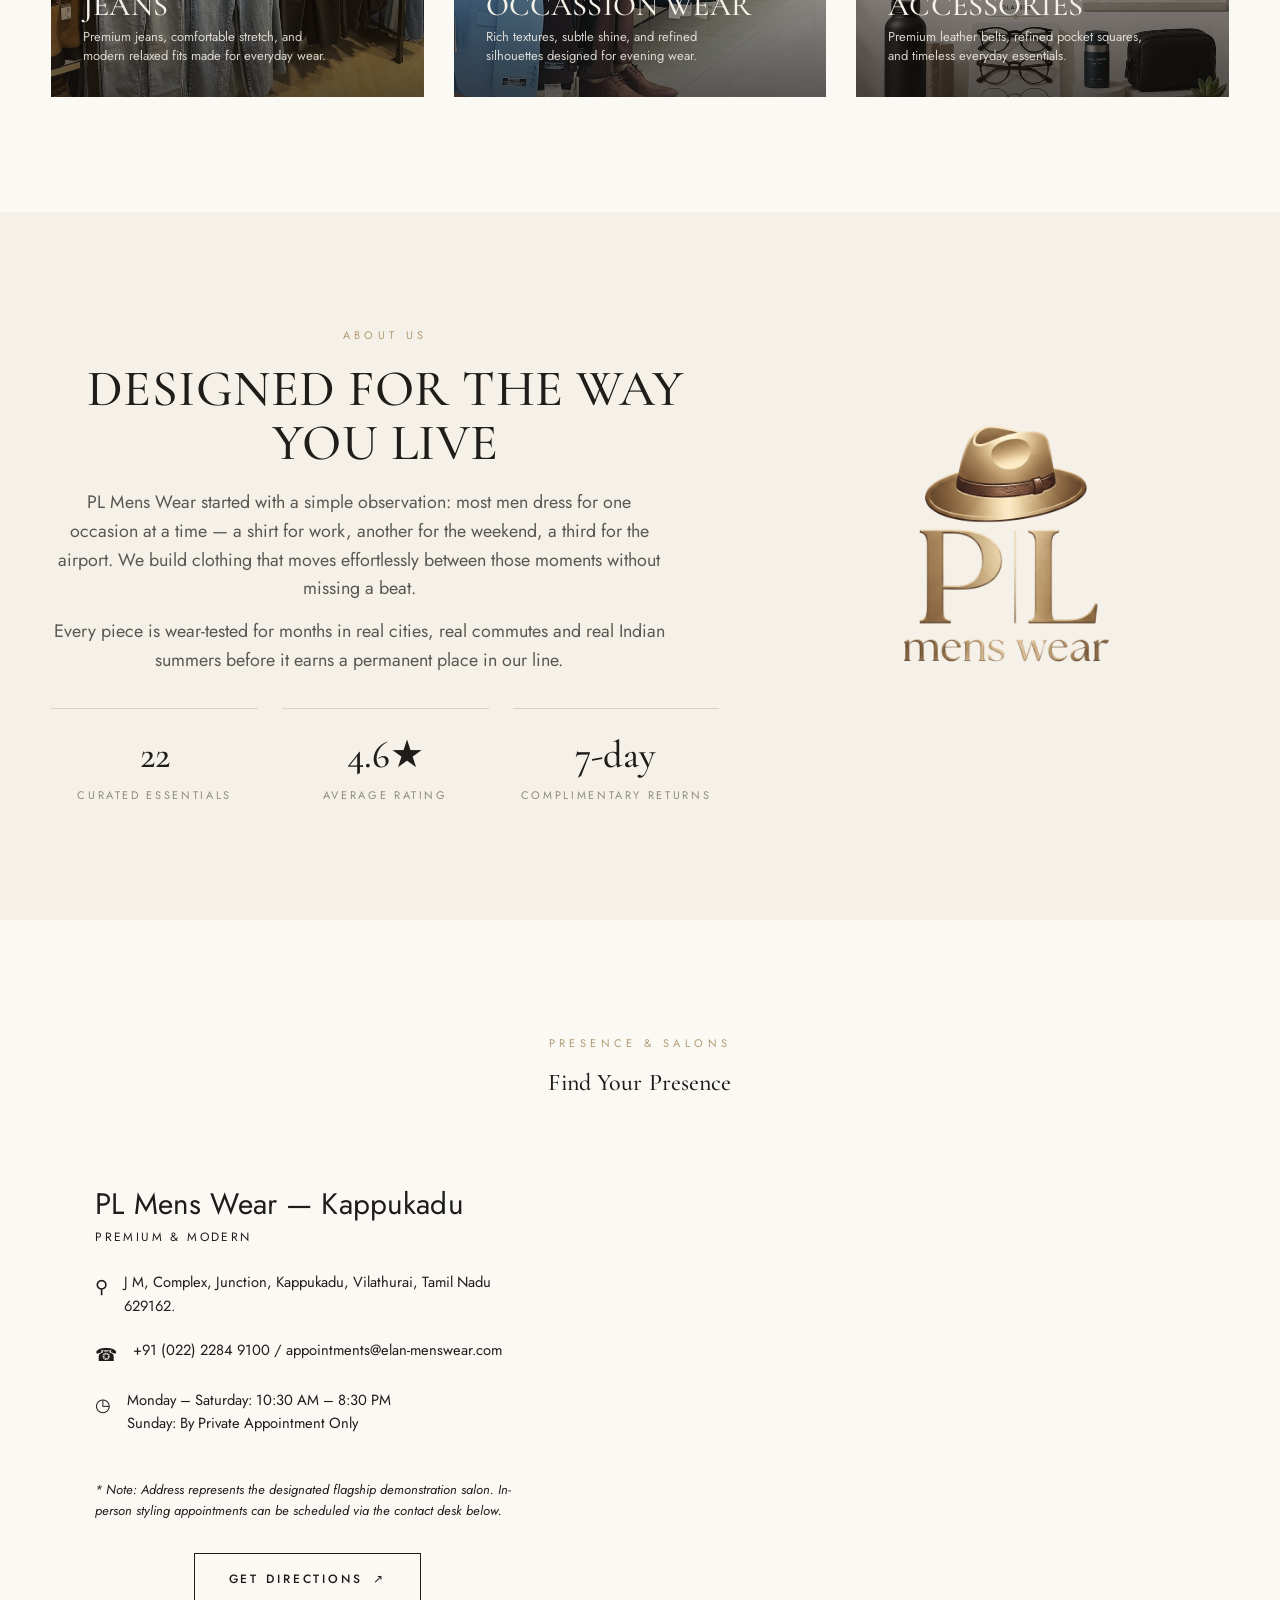
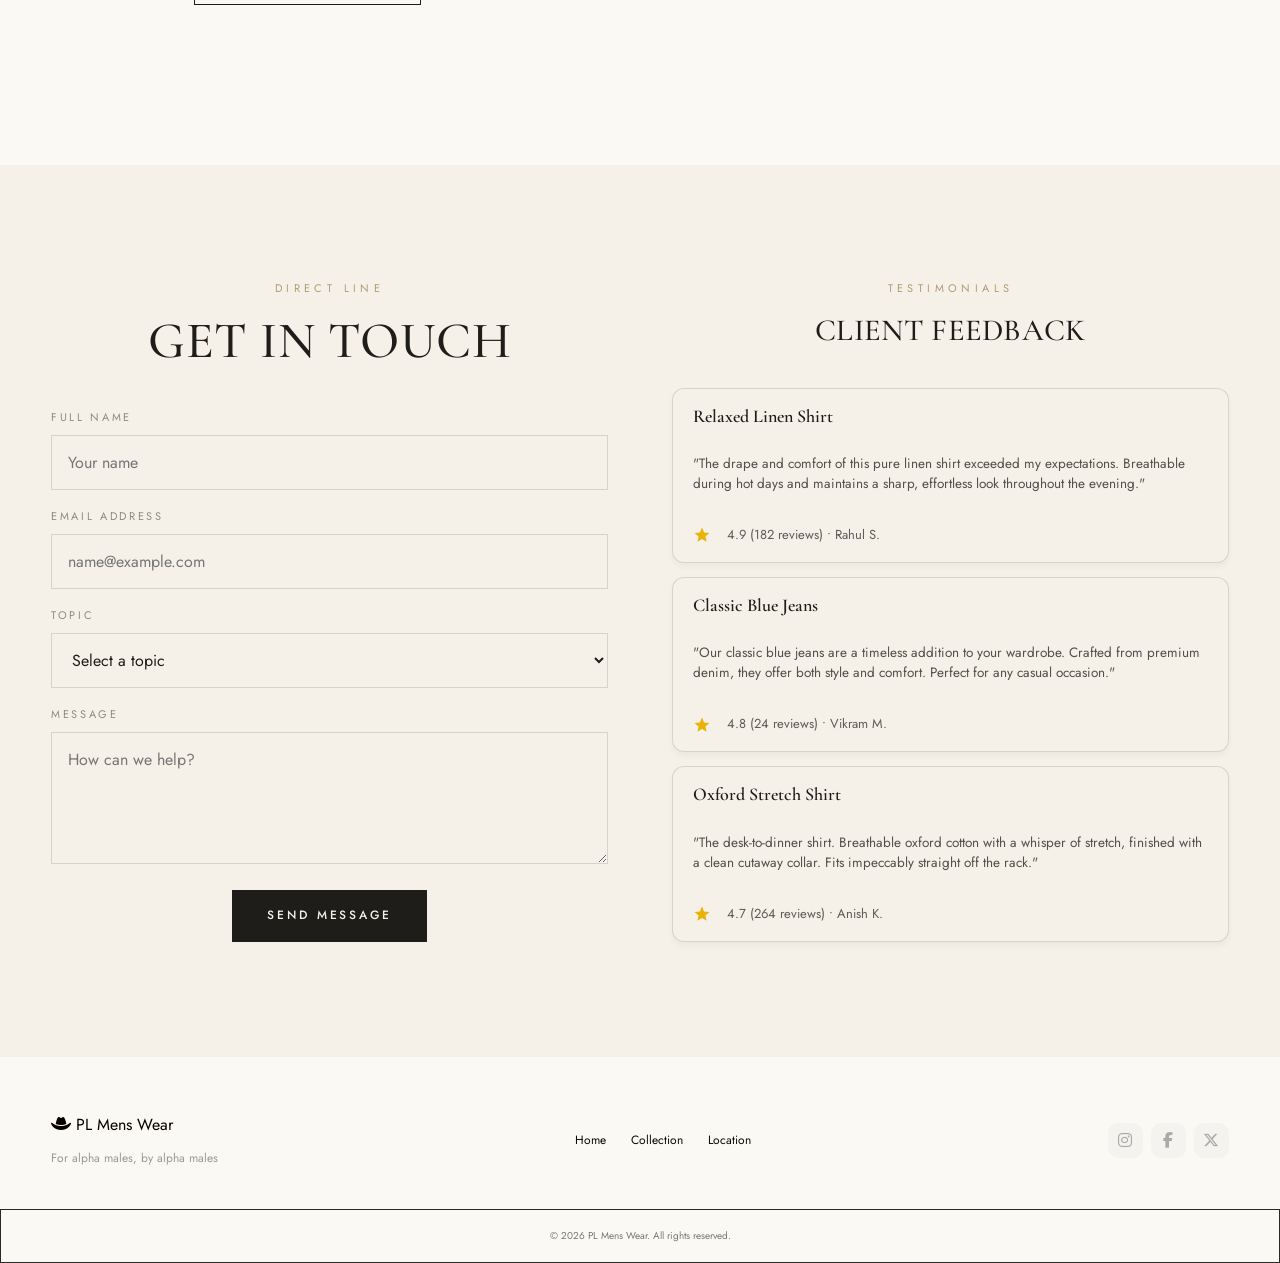
==== commit f391896d: "footer" ====
--- a/index.html
+++ b/index.html
@@ -13,7 +13,11 @@
   <link rel="preconnect" href="https://fonts.googleapis.com">
   <link rel="preconnect" href="https://fonts.gstatic.com" crossorigin>
   <link href="https://fonts.googleapis.com/css2?family=Cormorant+Garamond:ital,wght@0,400;0,500;0,600;1,400&family=Jost:wght@300;400;500;600&display=swap" rel="stylesheet">
-  
+   <link
+        rel="stylesheet"
+        href="https://cdnjs.cloudflare.com/ajax/libs/font-awesome/6.5.2/css/all.min.css"
+    >
+
   <link rel="stylesheet" href="css/base.css">
   <link rel="stylesheet" href="css/header.css">
   <link rel="stylesheet" href="css/hero.css">
@@ -25,6 +29,7 @@
   <link rel="stylesheet" href="css/preloader.css">
   <link rel="stylesheet" href="css/location.css">
   <link rel="stylesheet" href="css/audio.css">
+   <link rel="stylesheet" href="css/footer.css">
 
   <link rel="icon" href="data:image/svg+xml,%3Csvg xmlns='http://www.w3.org/2000/svg' viewBox='0 0 32 32'%3E%3Crect width='32' height='32' fill='%231E1D1A'/%3E%3Ctext x='16' y='22' font-family='Georgia,serif' font-size='16' fill='%23F5F1E8' text-anchor='middle'%3EPL%3C/text%3E%3C/svg%3E">
   <script type="application/ld+json">
@@ -82,11 +87,6 @@
     <div class="preloader__progress-track">
       <div class="preloader__progress-bar"></div>
     </div>
-
-    <button id="preloader-enter-btn" class="preloader__enter-btn" style="display: none; margin-top: 2rem; opacity: 0; transition: opacity 0.5s ease;">
-      <span>Click to Explore</span>
-      <span class=btn-arrow aria-hidden="true">&#8594</span>
-    </button>
 
   </div>
 </div>
@@ -510,7 +510,7 @@
                 * Note: Address represents the designated flagship demonstration salon. In-person styling appointments can be scheduled via the contact desk below.
               </p>
 
-              <div style="margin-top: 2rem;">
+              <div style="margin-top: 2rem; text-align:center;">
                 <a href="https://www.google.com/maps/place/Pl+menswear/@8.2973732,77.2013784,17z/data=!4m6!3m5!1s0x3b0455005c1b25c1:0xc3430d7d9d1d3e0b!8m2!3d8.2976545!4d77.2020677!16s%2Fg%2F11mybz4bks?entry=ttu&g_ep=EgoyMDI2MDkzMC4wIKXMDSoASAFQAw%3D%3D" target="_blank" rel="noopener noreferrer" class="btn btn-secondary">
                   <span>Get Directions</span>
                   <span class="btn-arrow" aria-hidden="true">&#8599;</span>
@@ -573,7 +573,7 @@
                 <textarea id="home-cf-msg" name="message" rows="4" required placeholder="How can we help?"></textarea>
                 <p class="error-msg">Please write your message.</p>
               </div>
-              <div style="display:flex;align-items:center;gap:18px;flex-wrap:wrap">
+              <div style="display:block;text-align:center;gap:18px;flex-wrap:wrap">
                 <button class="btn btn--solid" type="submit">Send message</button>
                 <p class="form-success small muted" role="status" aria-live="polite"></p>
               </div>
@@ -640,6 +640,73 @@
         </div>
       </div>
     </section>
+
+    <!-- ================= FOOTER ================= -->
+
+    <footer class="footer">
+
+        <div class="container footer-content">
+
+            <div class="footer-brand">
+
+                <a href="#home" class="logo">
+
+                    <span class="logo-icon">
+                         <i class="fa-solid fa-hat-cowboy"></i>
+                    </span>
+
+                    <span>
+                        PL <span class="logo-dot">Mens </span>Wear
+                    </span>
+
+                </a>
+
+                <p>
+                    For alpha males, by alpha males
+                </p>
+
+            </div>
+
+
+            <div class="footer-links">
+
+                <a href="#home">Home</a>
+
+                <a href="#collections">Collection</a>
+
+                <a href="#locations">Location</a>
+
+            </div>
+
+
+            <div class="social-links">
+
+                <a href="https://www.instagram.com/pl_mens_wear/", target="_blank" >
+                    <i class="fa-brands fa-instagram"></i>
+                </a>
+
+                <a href="#">
+                    <i class="fa-brands fa-facebook-f"></i>
+                </a>
+
+                <a href="#">
+                    <i class="fa-brands fa-x-twitter"></i>
+                </a>
+
+            </div>
+
+        </div>
+
+
+        <div class="footer-bottom">
+
+            <p>
+                © 2026 PL Mens Wear. All rights reserved.
+            </p>
+
+        </div>
+
+    </footer>
     
     
   </main>
--- a/css/base.css
+++ b/css/base.css
@@ -64,7 +64,7 @@
 a { color: inherit; text-decoration: none; }
 ul[class], ol[class] { list-style: none; padding: 0; }
 input, select, textarea { font: inherit; color: inherit; }
-strong { font-weight: 600; }
+strong { font-weight: 600; text-align:center;}
 
 /* ---------- Accessibility ---------- */
 :focus-visible { outline: 2px solid var(--charcoal); outline-offset: 3px; }
@@ -105,10 +105,16 @@
   font-size: 11px; font-weight: 500; letter-spacing: 0.32em; text-transform: uppercase; color: var(--stone);
 }
 .eyebrow {
-  display: inline-block; font-size: 11px; letter-spacing: 0.4em; text-transform: uppercase;
+  display:block; font-size: 11px; letter-spacing: 0.4em; text-transform: uppercase;
   color: var(--sand-deep); margin-bottom: 18px;
+  text-align:center;
 }
-.lead { font-size: clamp(15px, 1.4vw, 18px); color: rgba(30,29,26,0.72); max-width: 56ch; }
+.lead { 
+  font-size: clamp(15px, 1.4vw, 18px); 
+  color: rgba(30,29,26,0.72); 
+  max-width: 56ch; 
+  text-align:center;
+}
 .muted { color: rgba(30, 29, 26, 0.6); }
 .small { font-size: 13px; }
 
--- a/css/sections.css
+++ b/css/sections.css
@@ -111,16 +111,29 @@
 /* ---------- About page ---------- */
 .about-grid { display: grid; grid-template-columns: 1.2fr 0.8fr; gap: clamp(32px, 5vw, 72px); align-items: center; }
 .about-grid + .about-grid { margin-top: clamp(48px, 7vw, 96px); }
-.about-grid__body .h-section { margin-bottom: 18px; }
+.about-grid__body .h-section { margin-bottom: 18px; text-align:center; }
 .stats-row { display: grid; grid-template-columns: repeat(3, 1fr); gap: 24px; margin-top: 34px; }
 .stat { border-top: 1px solid var(--line); padding-top: 16px; }
 .stat strong { font-family: var(--serif); font-size: clamp(28px, 3vw, 42px); font-weight: 500; display: block; }
-.stat span { font-size: 11px; letter-spacing: 0.24em; text-transform: uppercase; color: var(--stone); }
+.stat span { 
+
+  display: block;    
+  text-align: center;
+  font-size: 11px; 
+  letter-spacing: 0.24em; 
+  text-transform: uppercase; 
+  color: var(--stone); 
+  
+}
 
 /* ---------- Contact ---------- */
 .contact-grid { display: grid; grid-template-columns: 1fr 1fr; gap: clamp(32px, 5vw, 72px); align-items: stretch; }
 .contact-form-column { display: flex; flex-direction: column; }
-.contact-heading { margin-bottom: clamp(24px, 3.5vw, 40px); }
+
+.contact-heading { 
+  margin-bottom: clamp(24px, 3.5vw, 40px);
+  text-align:center 
+}
 .contact-form { display: grid; gap: 18px; }
 .form-field label { display: block; font-size: 11px; letter-spacing: 0.24em; text-transform: uppercase; color: var(--stone); margin-bottom: 8px; }
 .form-field input, .form-field select, .form-field textarea {
@@ -140,6 +153,7 @@
 
 .reviews-heading {
   margin-bottom: clamp(24px, 3.5vw, 40px);
+  text-align:center
 }
 
 .reviews-heading .h-section {
--- a/css/preloader.css
+++ b/css/preloader.css
@@ -121,28 +121,6 @@
   transition: width 0.15s linear;
 }
 
-/* ENTER BUTTON */
-
-.preloader__enter-btn {
-  background: transparent;
-  border: 1px solid #c6a66b;
-  color: #c6a66b;
-  padding: 12px 30px;
-  font-family: Arial, sans-serif;
-  font-size: 12px;
-  text-transform: uppercase;
-  letter-spacing: 0.1em;
-  cursor: pointer;
-  margin: 20px auto 0;
-  display: block;
-  transition: all 0.3s ease;
-}
-
-.preloader__enter-btn:hover {
-  background: #c6a66b;
-  color: #000;
-}
-
 /* LETTER ANIMATION */
 
 @keyframes plLetterReveal {
--- a/css/footer.css
+++ b/css/footer.css
@@ -0,0 +1,131 @@
+.footer {
+
+    padding-top: 55px;
+
+    background: var(--dark);
+
+    color: rgb(8, 1, 1);
+}
+
+.footer-content {
+
+    display: flex;
+
+    justify-content: space-between;
+
+    align-items: center;
+
+    padding-bottom: 40px;
+}
+
+.footer-brand .logo {
+    color: rgb(8, 1, 1);
+}
+
+.footer-brand p {
+
+    color: #999;
+
+    font-size: 12px;
+
+    margin-top: 12px;
+}
+
+.footer-links {
+
+    display: flex;
+
+    gap: 25px;
+
+    color: #0b0a0a;
+
+    font-size: 12px;
+}
+
+/* .footer-links a:hover {
+    color: rgb(13, 12, 12);
+} */
+
+.social-links {
+
+    display: flex;
+
+    gap: 8px;
+}
+
+.social-links a {
+
+    width: 35px;
+    height: 35px;
+
+    display: grid;
+
+    place-items: center;
+
+    border-radius: 10px;
+
+    background: #f4f3f0;
+
+    color: #aaa;
+
+    transition: var(--transition);
+}
+
+.social-links a:hover {
+
+    background: var(--primary);
+
+    color: rgb(9, 9, 9);
+}
+
+.footer-bottom {
+
+    padding: 18px;
+
+    border: 1px solid #292929;
+
+    text-align: center;
+
+    color: #777;  
+
+    font-size: 10px;
+}
+
+/* =========================================
+   RESPONSIVE DESIGN
+========================================= */
+
+@media (max-width: 768px) {
+    .footer-content {
+        flex-direction: column;
+        gap: 30px;
+        text-align: center;
+    }
+
+    .footer-brand .logo {
+        display: flex;
+        justify-content: center;
+        align-items: center;
+        gap: 8px; /* Assuming some gap is needed if they are flex items */
+    }
+
+    .footer-brand p {
+        margin-top: 15px;
+    }
+
+    .footer-links {
+        justify-content: center;
+        flex-wrap: wrap;
+    }
+
+    .social-links {
+        justify-content: center;
+    }
+}
+
+@media (max-width: 480px) {
+    .footer-links {
+        flex-direction: column;
+        gap: 15px;
+    }
+}
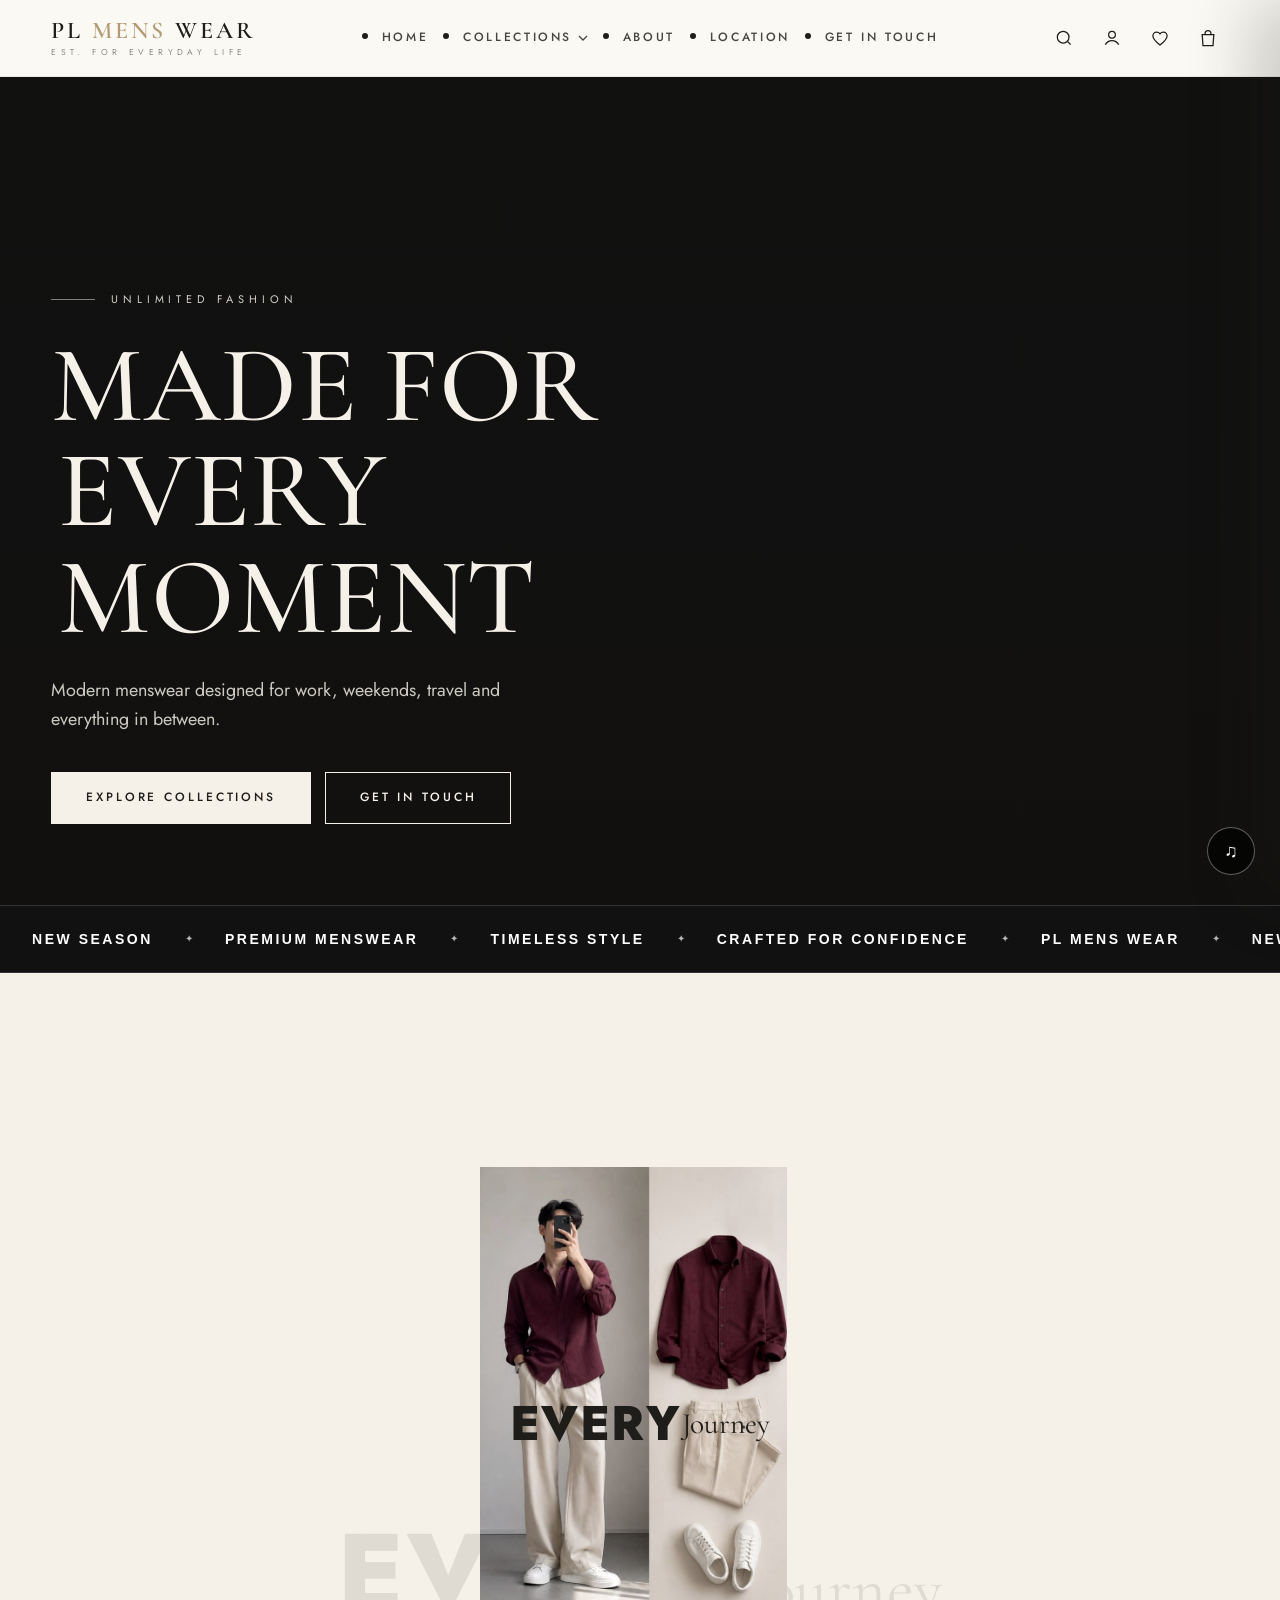
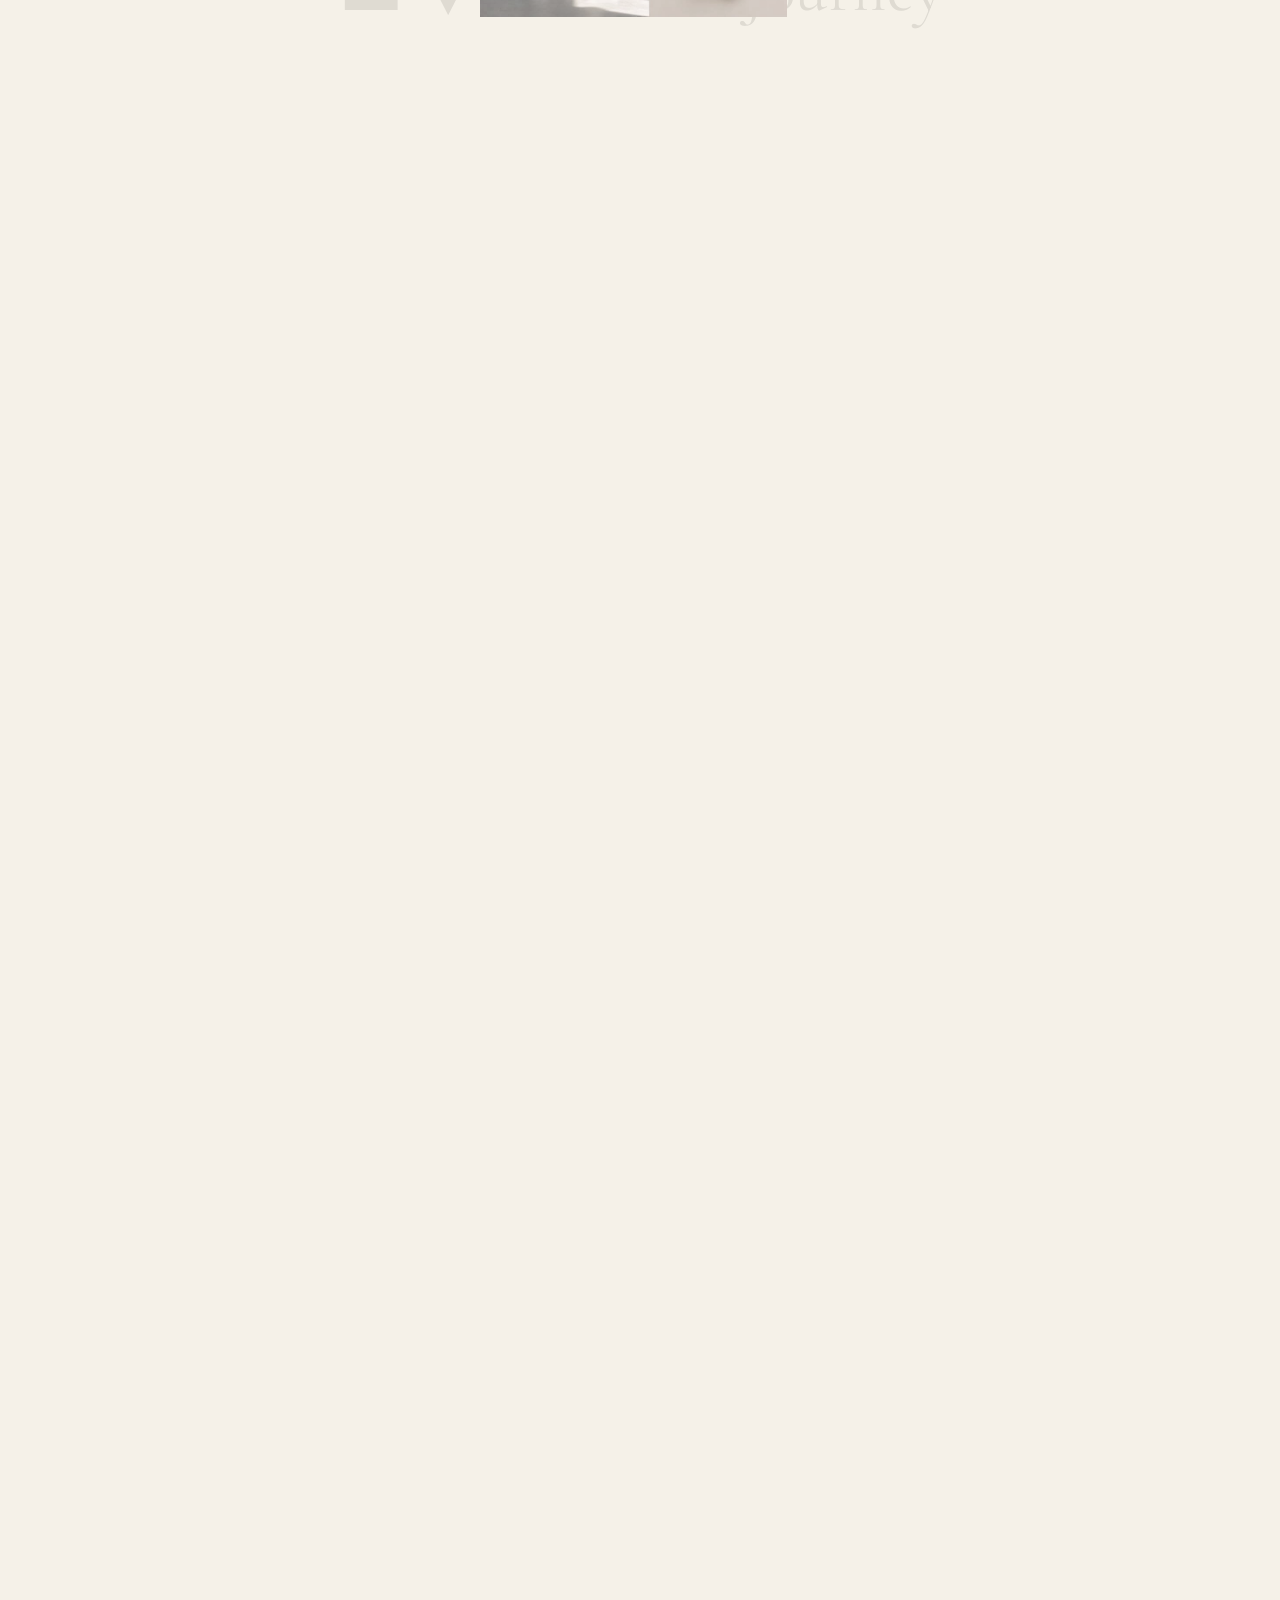
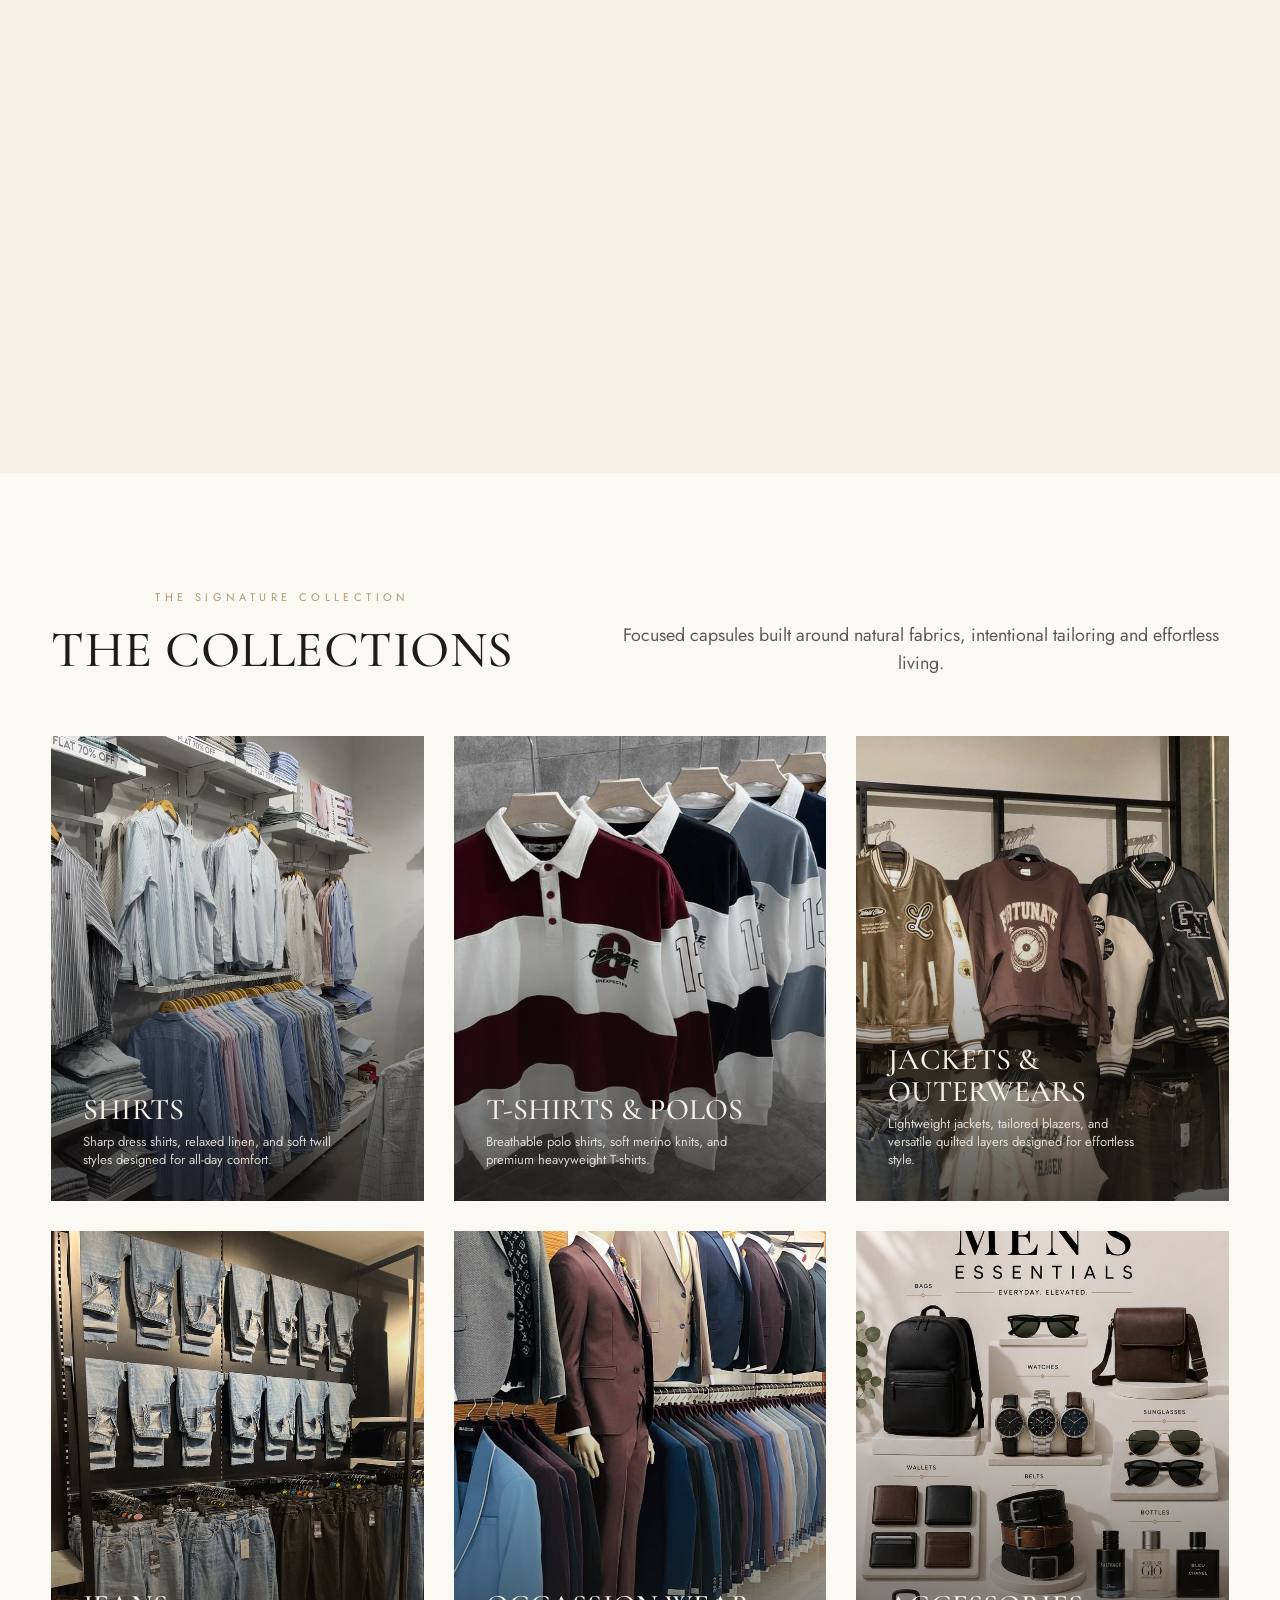
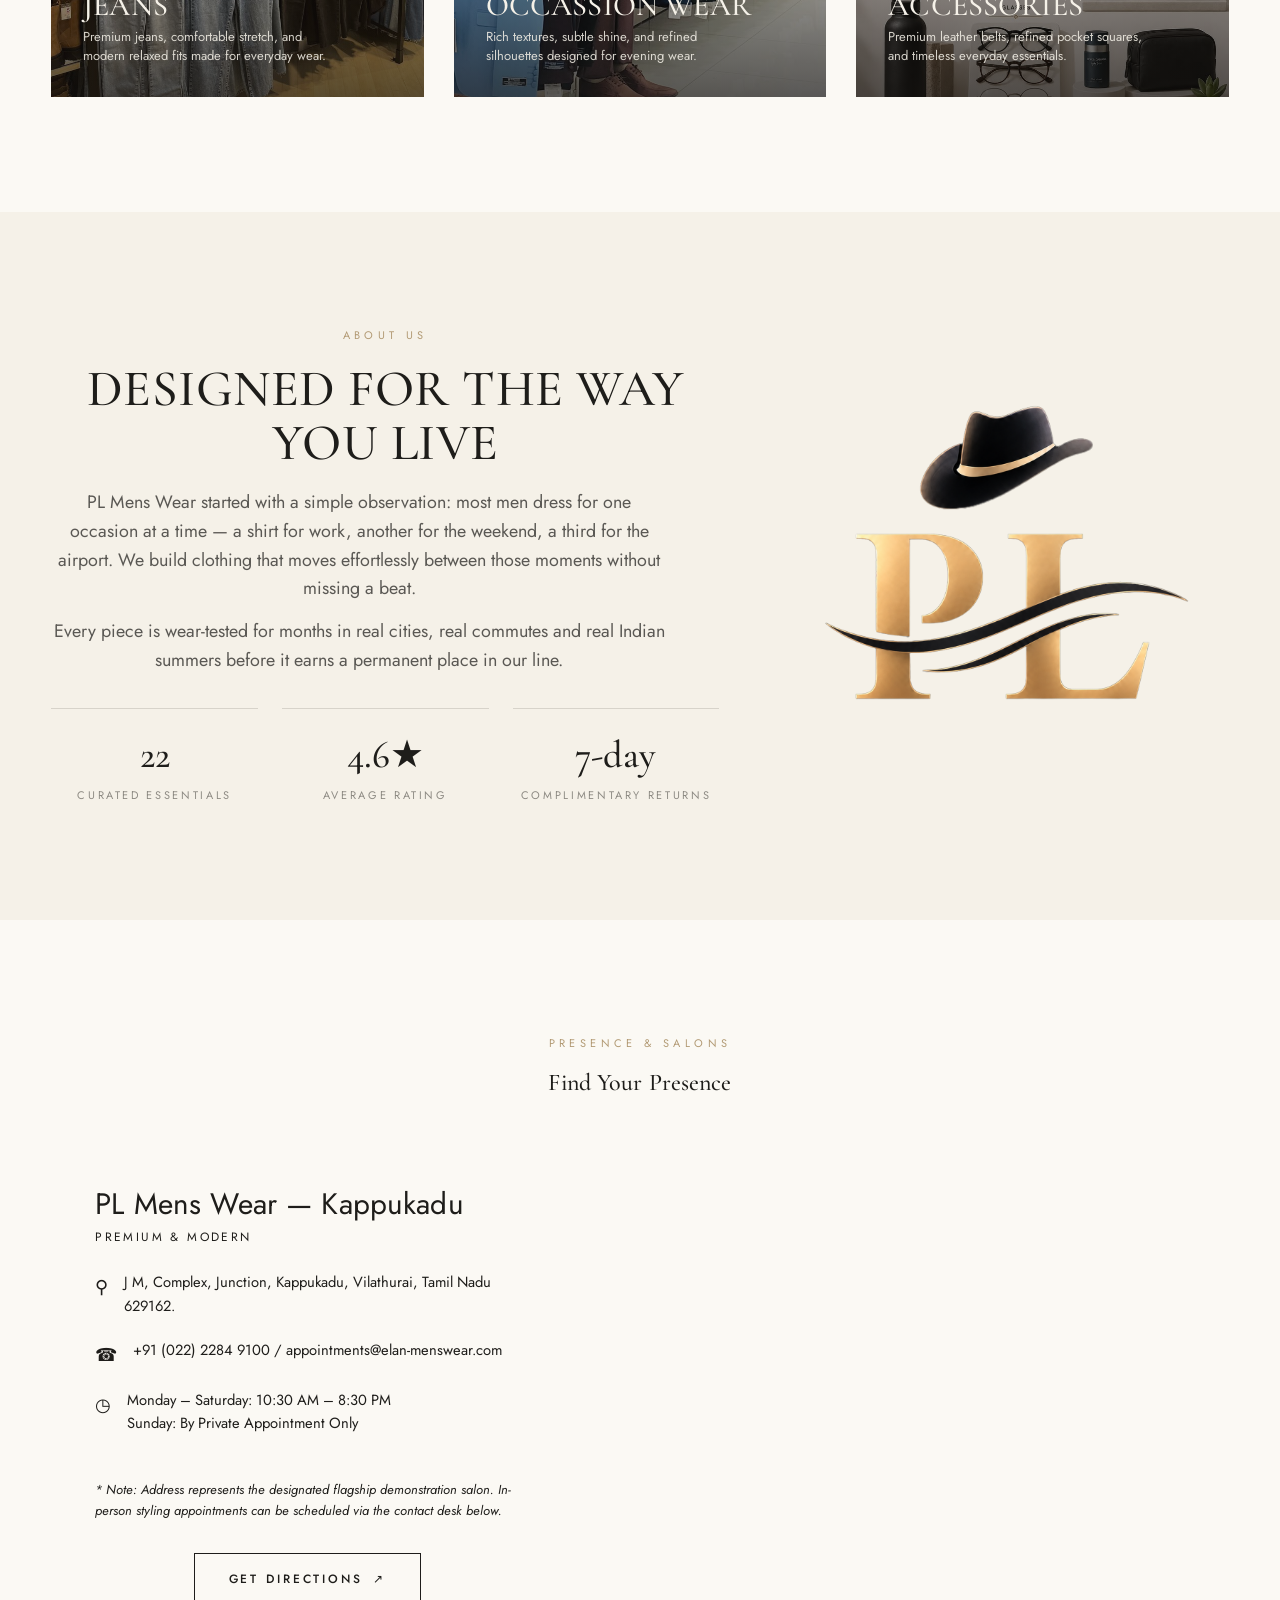
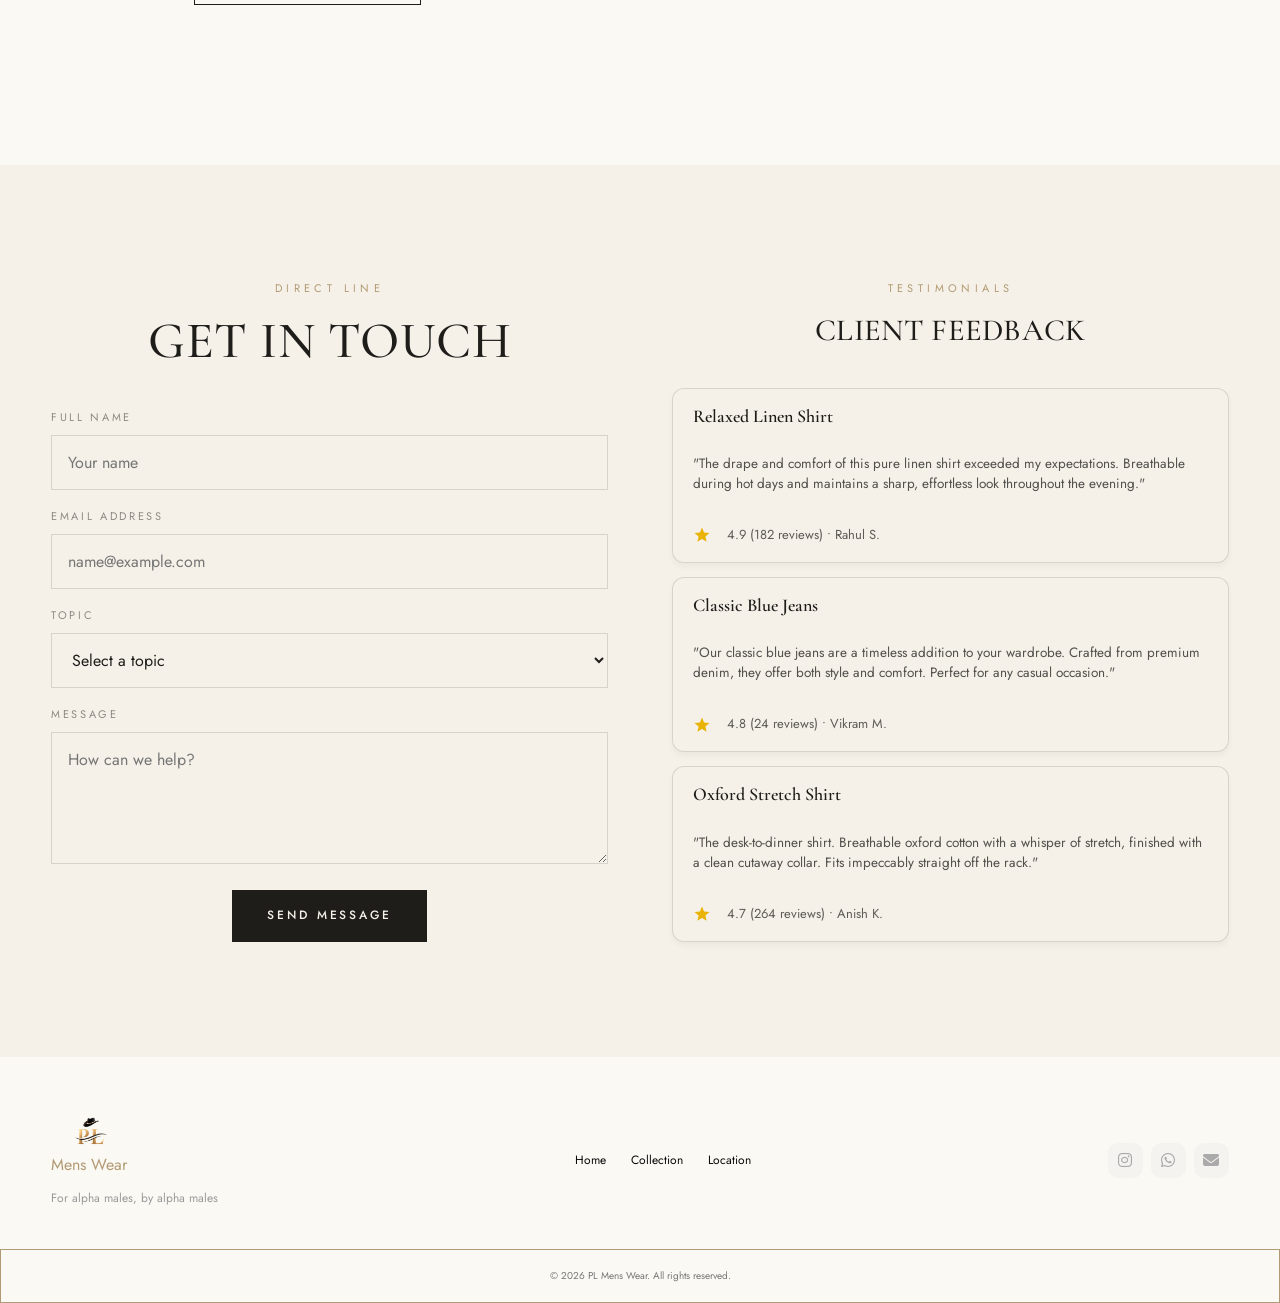
==== commit a21bd125: "feat: add preloader and scroll animations for enhanced user experience - Implemented a preloader in " ====
--- a/index.html
+++ b/index.html
@@ -76,8 +76,7 @@
   <div class="preloader__content">
 
     <div class="preloader__logo">
-      <span>P</span>
-      <span>L</span>
+      <img src="assets/images/logo/Final_Logo.png" alt="PL Mens Wear" width="1254" height="1254">
     </div>
 
     <p class="preloader__tagline">
@@ -465,7 +464,7 @@
             </div>
           </div>
           <div class="about-grid__media reveal reveal--img">
-            <img src="assets/images/lifestyle/about-hero(1).png" alt="PL Mens Wear craftsmanship and atelier styling" loading="lazy" width="1200" height="900">
+            <img src="assets/images/logo/logo_about(remove-background).PNG" alt="PL Mens Wear craftsmanship and atelier styling" loading="lazy" width="1200" height="900">
           </div>
         </div>
       </div>
@@ -651,13 +650,9 @@
 
                 <a href="#home" class="logo">
 
-                    <span class="logo-icon">
-                         <i class="fa-solid fa-hat-cowboy"></i>
-                    </span>
-
-                    <span>
-                        PL <span class="logo-dot">Mens </span>Wear
-                    </span>
+                    <img src="/assets/images/logo/logo_about(remove-background).PNG" alt="" class="logo-icon">
+
+                    <span class="logo-dot">Mens Wear</span>
 
                 </a>
 
@@ -685,12 +680,12 @@
                     <i class="fa-brands fa-instagram"></i>
                 </a>
 
+                <a href="https://wa.me/916385779315", target="_blank" >
+                    <i class="fa-brands fa-whatsapp"></i>
+                </a>
+
                 <a href="#">
-                    <i class="fa-brands fa-facebook-f"></i>
-                </a>
-
-                <a href="#">
-                    <i class="fa-brands fa-x-twitter"></i>
+                    <i class="fa-solid fa-envelope"></i>
                 </a>
 
             </div>
--- a/css/preloader.css
+++ b/css/preloader.css
@@ -36,48 +36,33 @@
   text-align: center;
 }
 
-/* PL */
+/* LOGO */
 
 .preloader__logo {
   display: flex;
   justify-content: center;
   align-items: center;
 
-  font-family: Georgia, "Times New Roman", serif;
-  font-size: clamp(4rem, 10vw, 7rem);
-  font-weight: 400;
-
-  line-height: 1;
-  letter-spacing: 0.15em;
-
-  color: #f7f4ee;
-
   overflow: hidden;
 
-  margin-bottom: 24px;
+  margin-bottom: -25px;
 }
 
-.preloader__logo span {
-  display: inline-block;
+.preloader__logo img {
+  width: clamp(120px, 24vw, 220px);
+  height: auto;
 
   opacity: 0;
   transform: translateY(100%);
 
-  animation: plLetterReveal 0.8s cubic-bezier(0.16, 1, 0.3, 1) forwards;
-}
-
-.preloader__logo span:nth-child(1) {
+  animation: plLogoReveal 0.8s cubic-bezier(0.16, 1, 0.3, 1) forwards;
   animation-delay: 0.15s;
-}
-
-.preloader__logo span:nth-child(2) {
-  animation-delay: 0.35s;
 }
 
 /* THE ART OF DRESSING */
 
 .preloader__tagline {
-  margin: 0 0 35px;
+  margin: 0 0 20px;
 
   font-family: Arial, sans-serif;
   font-size: 11px;
@@ -121,9 +106,9 @@
   transition: width 0.15s linear;
 }
 
-/* LETTER ANIMATION */
+/* LOGO ANIMATION */
 
-@keyframes plLetterReveal {
+@keyframes plLogoReveal {
   0% {
     opacity: 0;
     transform: translateY(100%);
@@ -153,11 +138,6 @@
 
 @media (max-width: 480px) {
 
-  .preloader__logo {
-    font-size: 4rem;
-    letter-spacing: 0.12em;
-  }
-
   .preloader__tagline {
     font-size: 9px;
     letter-spacing: 0.25em;
--- a/css/footer.css
+++ b/css/footer.css
@@ -82,7 +82,7 @@
 
     padding: 18px;
 
-    border: 1px solid #292929;
+    border: 1px solid #B29A74;
 
     text-align: center;
 
@@ -129,3 +129,14 @@
         gap: 15px;
     }
 }
+
+.logo-icon{
+     width: 40px;
+     height: auto;
+     margin-left: 20px;
+}
+
+.logo-dot
+{
+color: #B29A74;
+}
